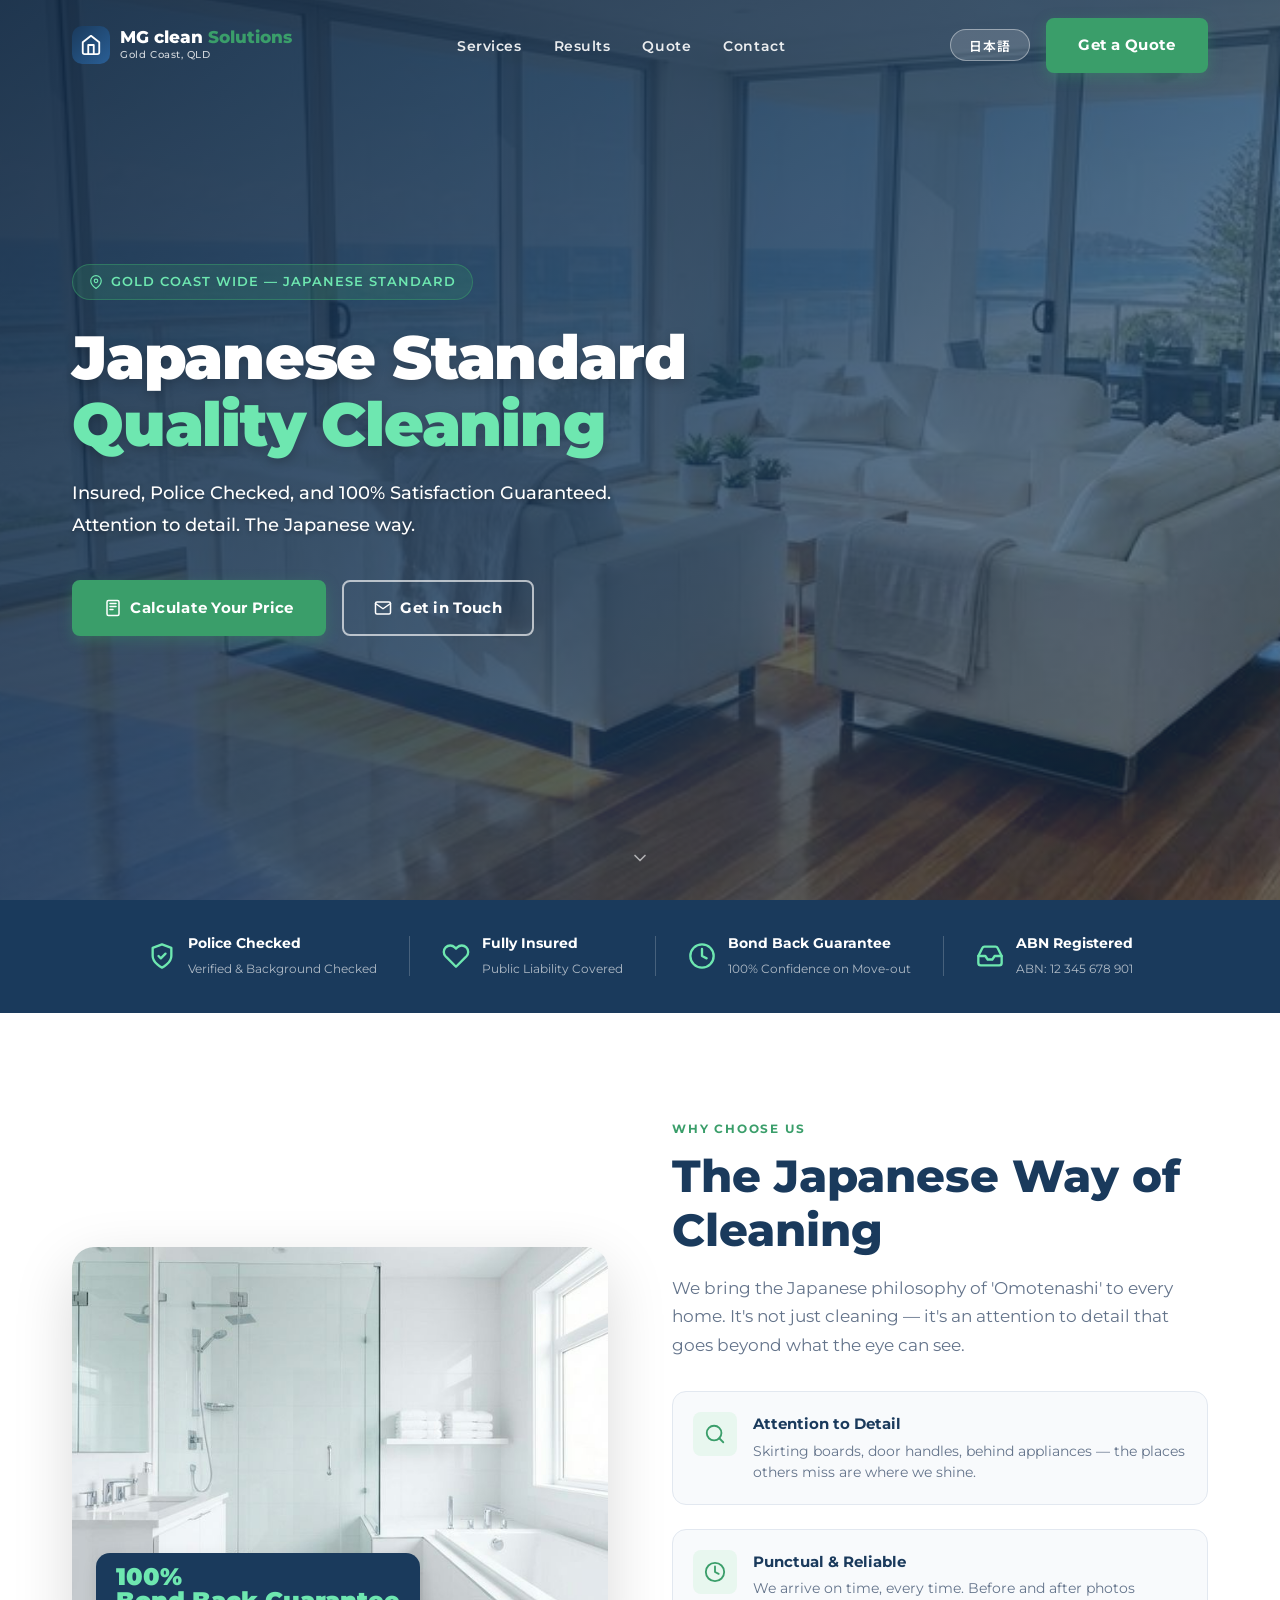
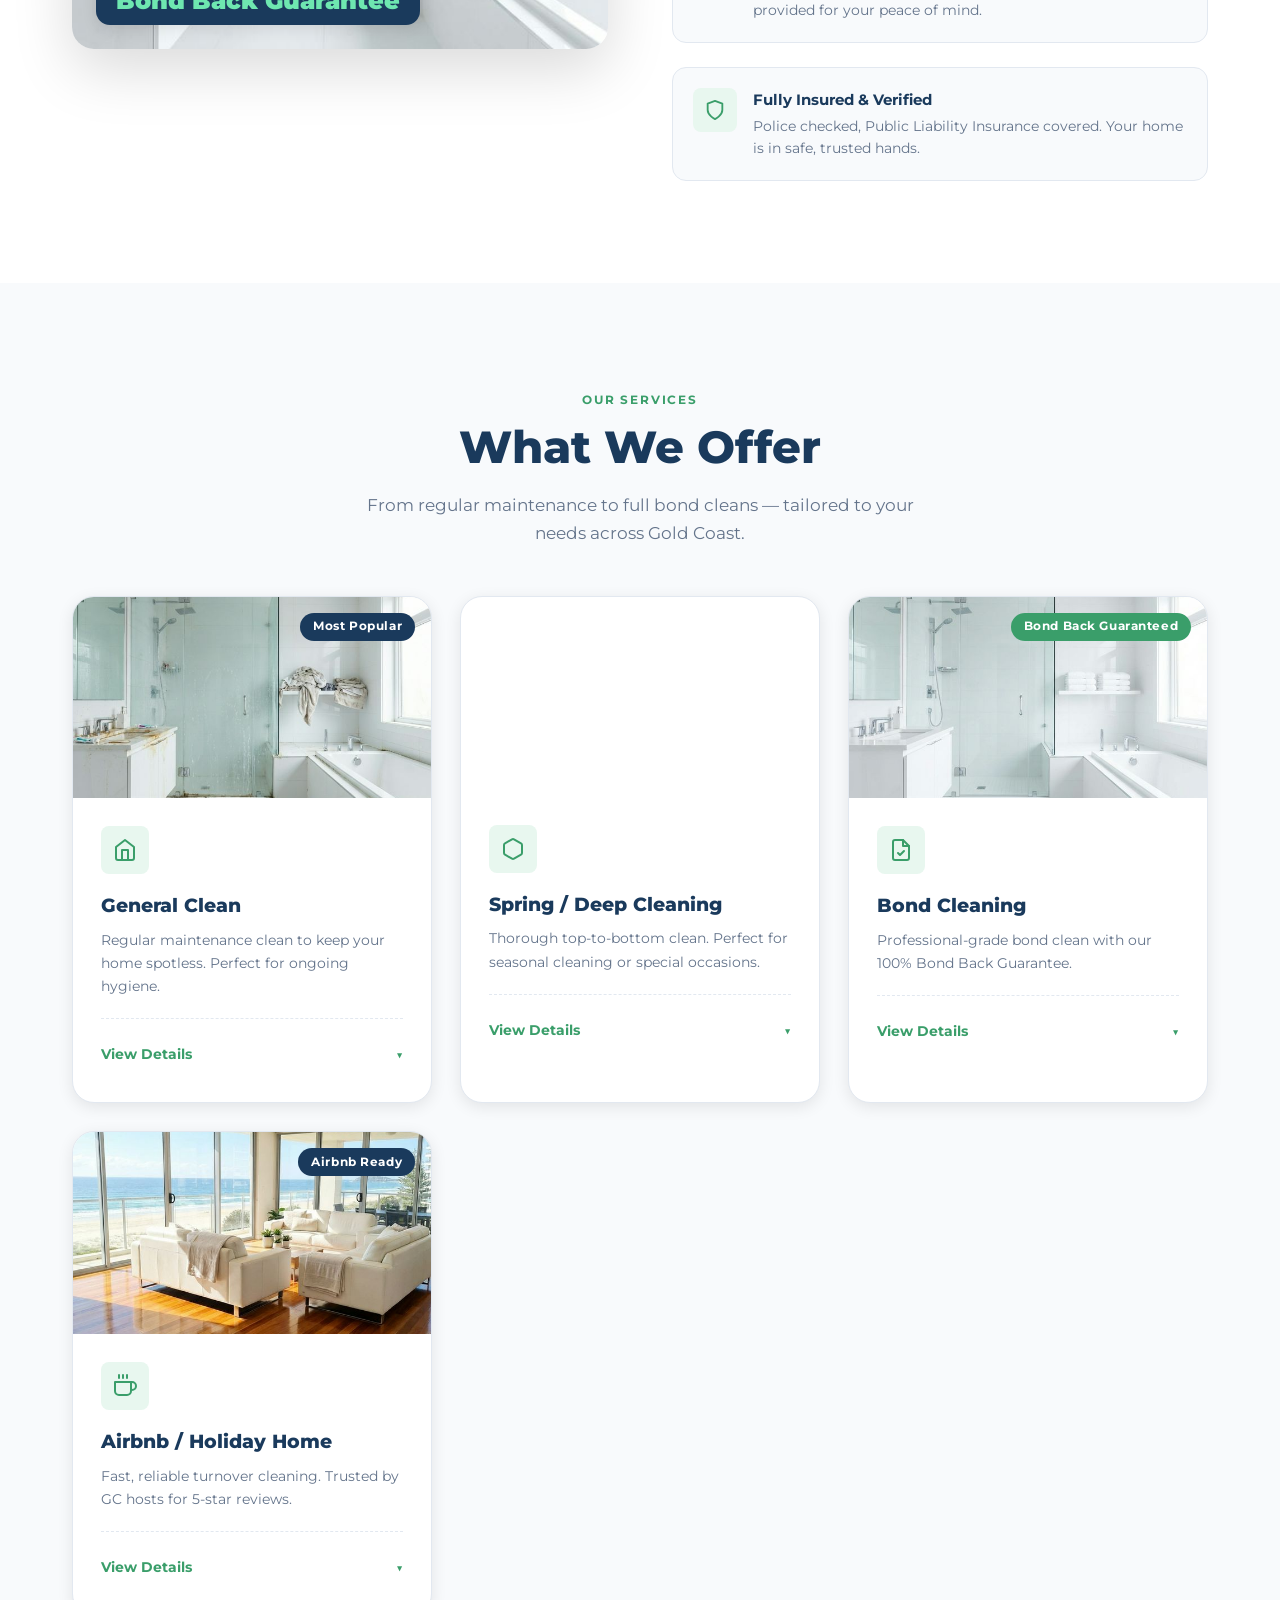
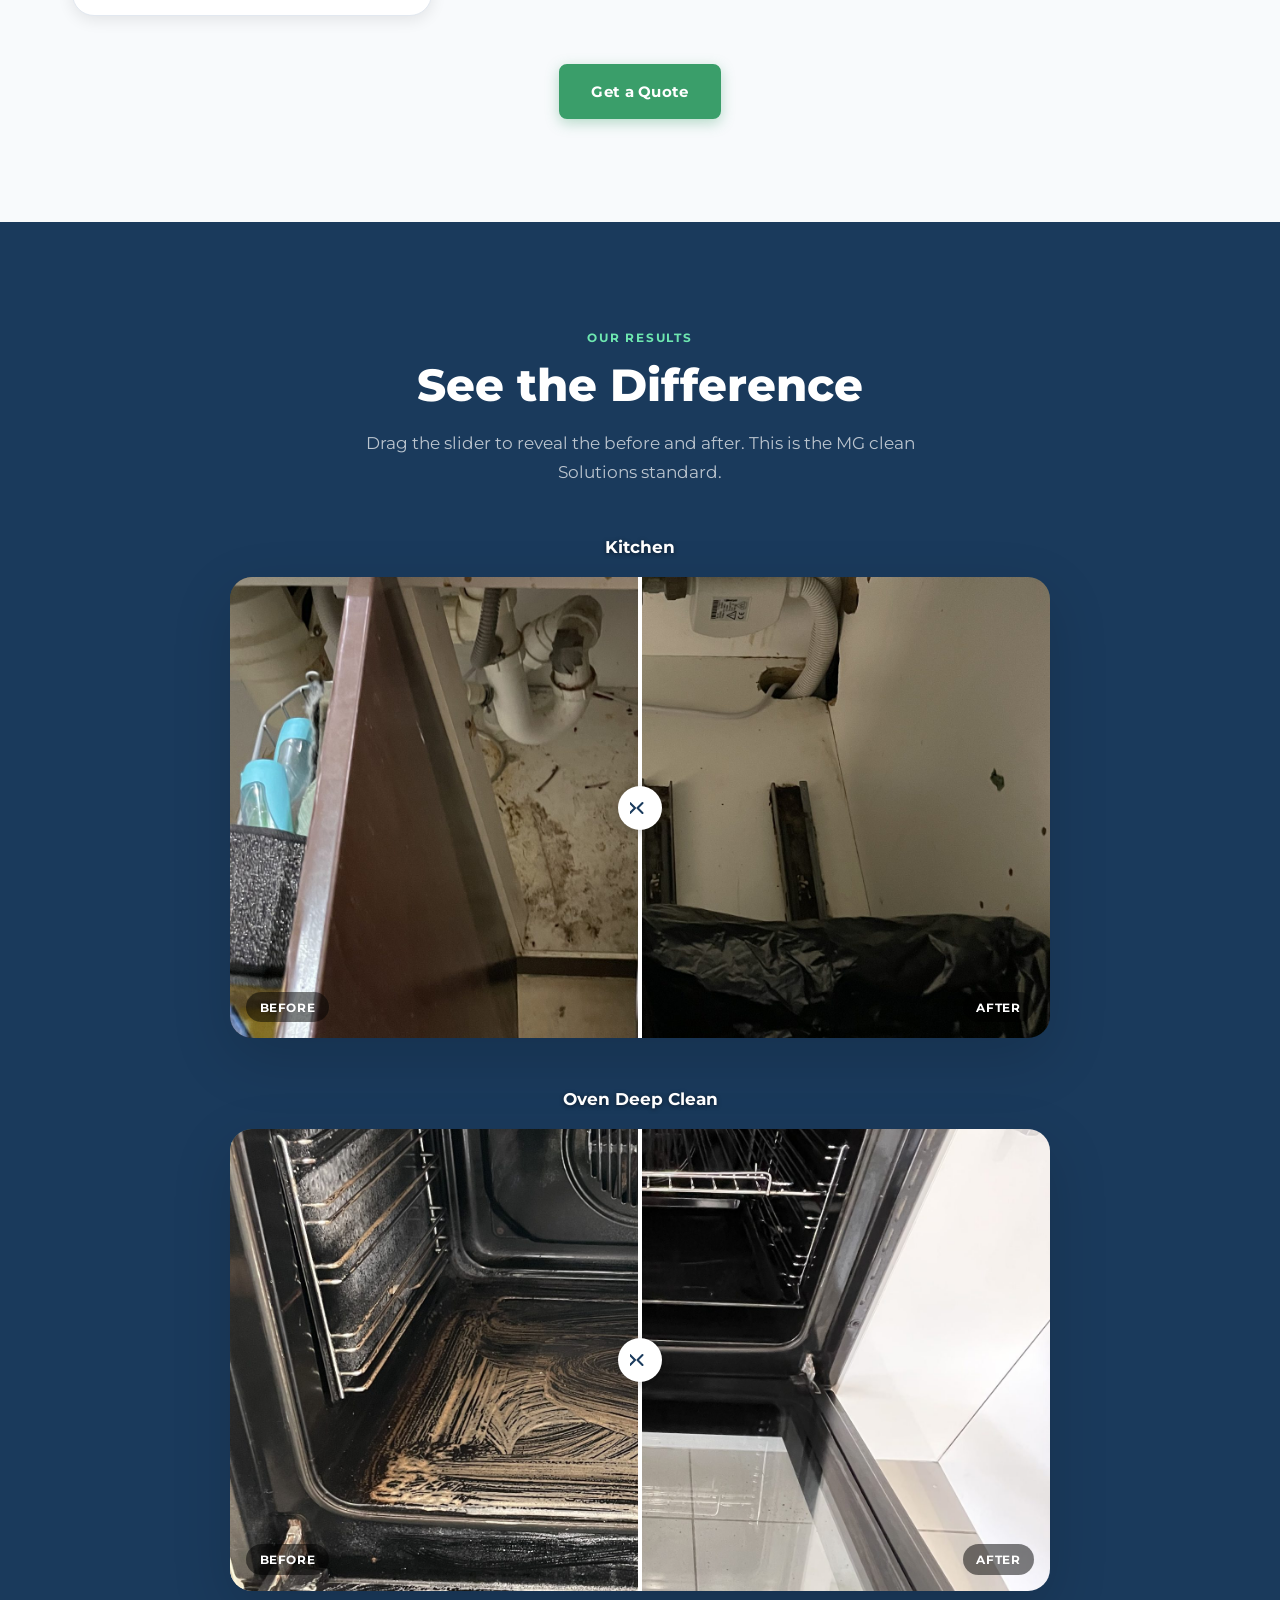
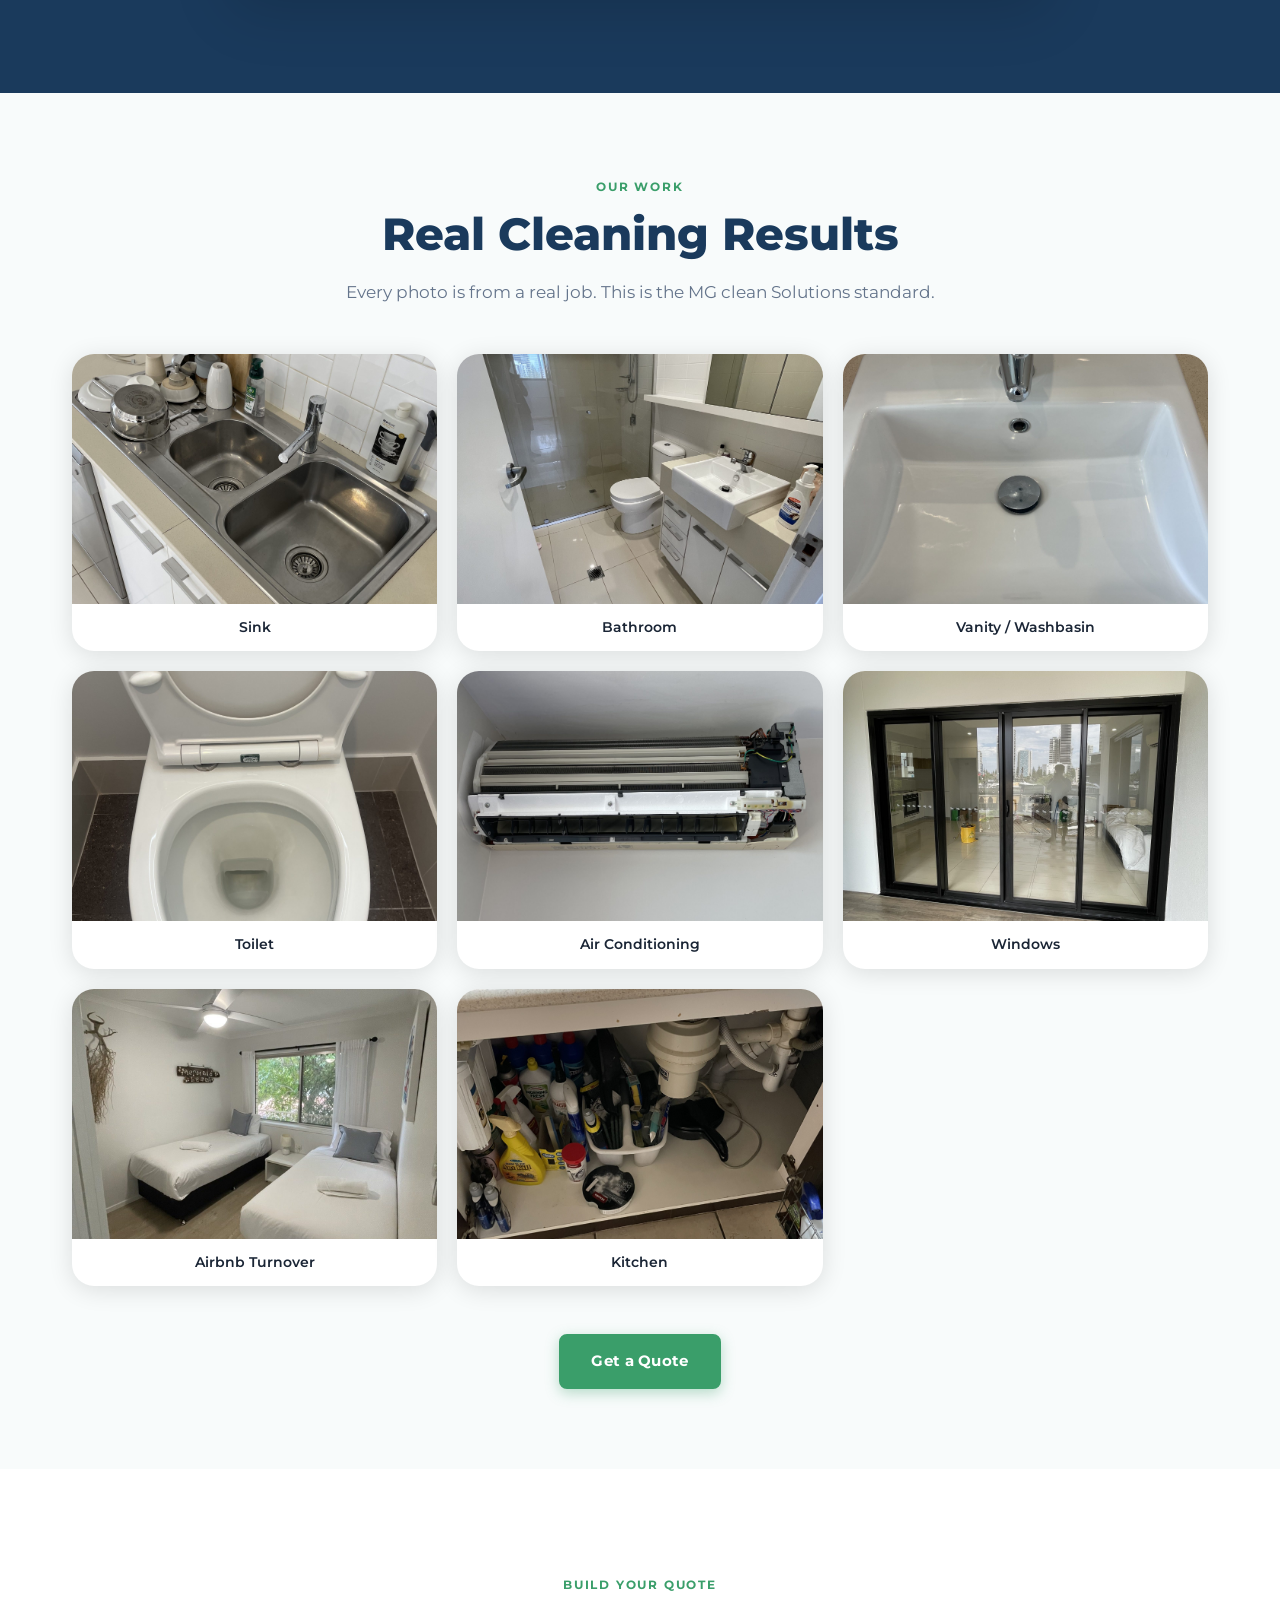
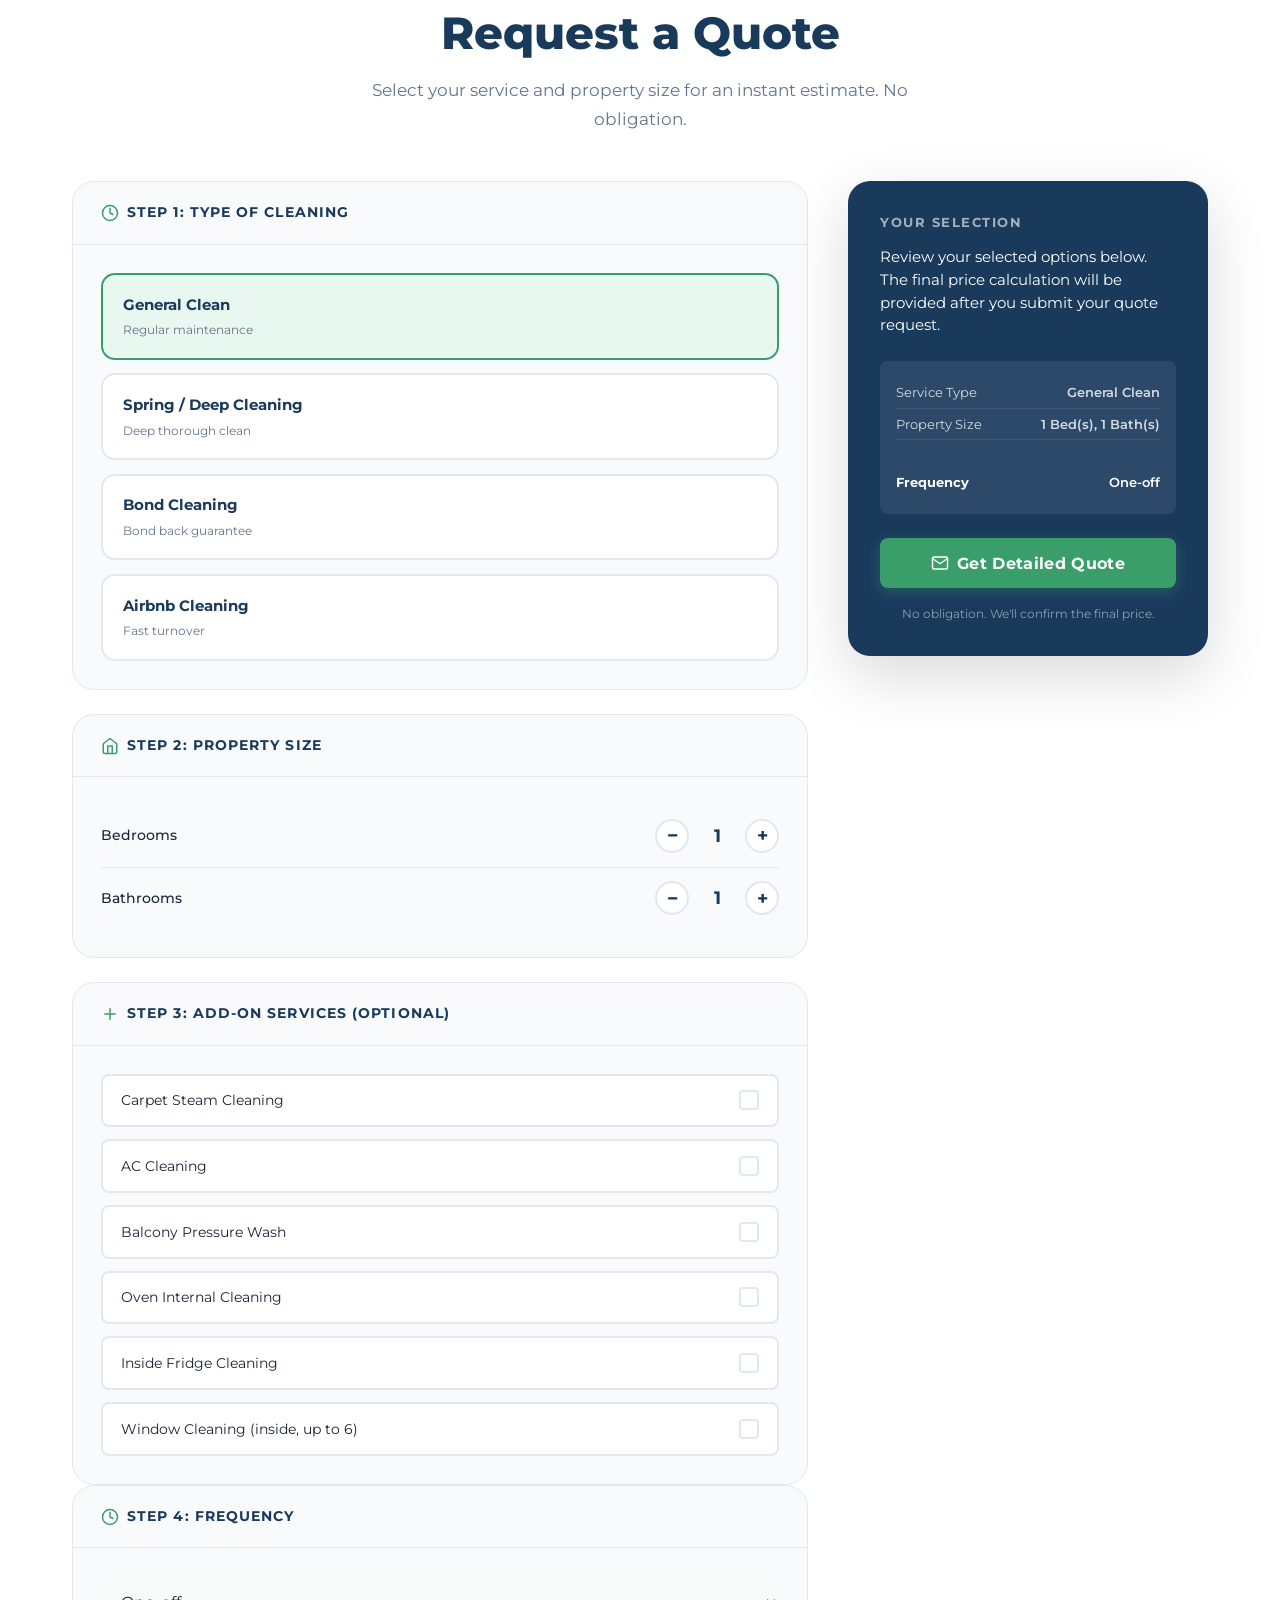
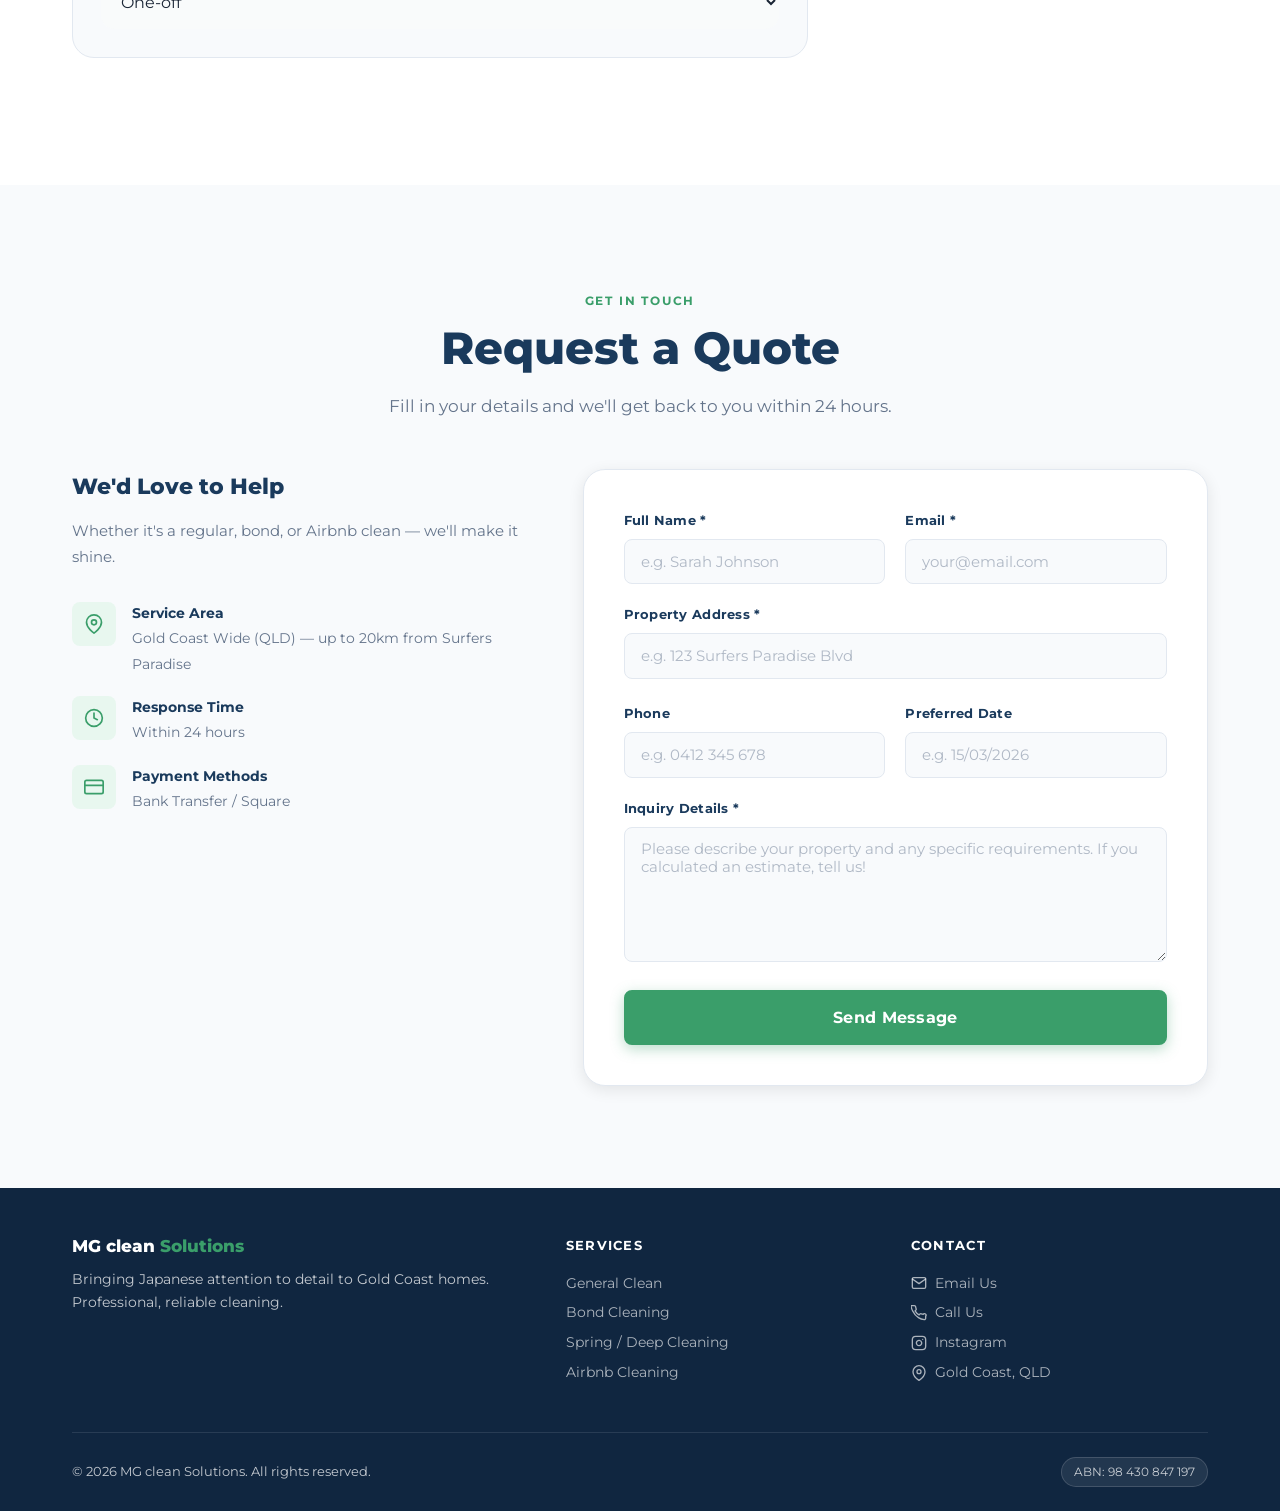
==== index.html @ c93dd1dc "fix: white slider labels with shadow, add CTA below gallery" ====
<!DOCTYPE html>
<html lang="en">

<head>
  <meta charset="UTF-8" />
  <meta name="viewport" content="width=device-width, initial-scale=1.0" />

  <!-- SEO: English default -->
  <title>MG clean Solutions | Professional House Cleaning</title>
  <meta name="description"
    content="Professional house cleaning. End of lease, general clean, Spring clean, Airbnb turnover. Get a free instant estimate." />
  <meta name="keywords"
    content="house cleaning, end of lease cleaning, bond cleaning, Airbnb cleaning, spring cleaning" />

  <!-- OGP -->
  <meta property="og:title" content="MG clean Solutions" />
  <meta property="og:description"
    content="Japanese attention to detail. Punctual & reliable. Police checked, fully insured. Bond Back Guarantee." />
  <meta property="og:type" content="website" />

  <!-- hreflang for SEO bilingual -->
  <link rel="alternate" hreflang="en" href="index.html" />
  <link rel="alternate" hreflang="ja" href="index.html" />

  <!-- Preload fonts -->
  <link rel="preconnect" href="https://fonts.googleapis.com" />
  <link rel="preconnect" href="https://fonts.gstatic.com" crossorigin />

  <link rel="stylesheet" href="style.css" />
</head>

<body>

  <!-- ============================================================
     NAVBAR
     ============================================================ -->
  <header>
    <nav class="navbar" id="navbar" role="navigation" aria-label="Main navigation">
      <div class="container navbar-inner">

        <!-- Logo -->
        <a href="#home" class="navbar-logo" aria-label="MG clean Solutions - Home">
          <div class="logo-icon" aria-hidden="true">
            <svg viewBox="0 0 24 24" fill="none" stroke="currentColor" stroke-width="2" stroke-linecap="round"
              stroke-linejoin="round">
              <path d="M3 9l9-7 9 7v11a2 2 0 01-2 2H5a2 2 0 01-2-2z" />
              <polyline points="9 22 9 12 15 12 15 22" />
            </svg>
          </div>
          <div>
            <div class="logo-text">MG clean <span>Solutions</span></div>
            <div class="logo-sub" data-i18n="nav_sub">Gold Coast, QLD</div>
          </div>
        </a>

        <!-- Desktop Nav -->
        <ul class="navbar-nav" role="list">
          <li><a href="#services" data-i18n="nav_services">Services</a></li>
          <li><a href="#results" data-i18n="nav_results">Results</a></li>
          <li><a href="#calculator" data-i18n="nav_calculator">Estimate</a></li>
          <li><a href="#contact" data-i18n="nav_contact">Contact</a></li>
        </ul>

        <!-- Actions -->
        <div class="navbar-actions">
          <button class="lang-toggle" id="lang-toggle" aria-label="Switch language">日本語</button>
          <a href="#calculator" class="btn btn-primary btn-sm" data-i18n="nav_cta">Get a Quote</a>
        </div>

        <!-- Hamburger -->
        <button class="hamburger" id="hamburger" aria-label="Open menu" aria-expanded="false">
          <span></span><span></span><span></span>
        </button>

      </div>
    </nav>
  </header>

  <!-- Mobile Nav -->
  <nav class="mobile-nav" id="mobile-nav" role="navigation" aria-label="Mobile navigation">
    <button class="mobile-nav-close" id="mobile-nav-close" aria-label="Close menu">&times;</button>
    <a href="#services" data-i18n="nav_services">Services</a>
    <a href="#results" data-i18n="nav_results">Results</a>
    <a href="#calculator" data-i18n="nav_calculator">Estimate</a>
    <a href="#contact" data-i18n="nav_contact">Contact</a>
    <button class="lang-toggle" id="lang-toggle-mobile">日本語</button>
  </nav>


  <!-- ============================================================
     HERO
     ============================================================ -->
  <main>
    <section class="hero" id="home" aria-label="Hero">
      <div class="hero-bg" aria-hidden="true"></div>
      <div class="hero-overlay" aria-hidden="true"></div>
      <div class="container">
        <div class="hero-content reveal">
          <div class="hero-badge" aria-label="Service area">
            <svg viewBox="0 0 24 24" fill="none" stroke="currentColor" stroke-width="2" stroke-linecap="round"
              stroke-linejoin="round" aria-hidden="true">
              <path d="M21 10c0 7-9 13-9 13s-9-6-9-13a9 9 0 0118 0z" />
              <circle cx="12" cy="10" r="3" />
            </svg>
            <span data-i18n="hero_badge">Gold Coast Wide — Japanese Standard</span>
          </div>

          <h1 class="hero-title">
            <span data-i18n="hero_title_1">Japanese Standard</span><br>
            <span class="accent" data-i18n="hero_title_2">Quality Cleaning</span>
          </h1>

          <p class="hero-desc" data-i18n="hero_desc">
            Insured, Police Checked, and 100% Satisfaction Guaranteed. Attention to detail. The Japanese way.
          </p>

          <div class="hero-ctas">
            <a href="#calculator" class="btn btn-primary" id="hero-calc-btn">
              <svg viewBox="0 0 24 24" fill="none" stroke="currentColor" stroke-width="2" stroke-linecap="round"
                stroke-linejoin="round" aria-hidden="true">
                <rect x="4" y="2" width="16" height="20" rx="2" />
                <line x1="8" y1="6" x2="16" y2="6" />
                <line x1="8" y1="10" x2="16" y2="10" />
                <line x1="8" y1="14" x2="12" y2="14" />
              </svg>
              <span data-i18n="hero_cta_calc">Calculate Your Price</span>
            </a>
            <a href="#contact" class="btn btn-outline-white" id="hero-contact-btn">
              <svg viewBox="0 0 24 24" fill="none" stroke="currentColor" stroke-width="2" stroke-linecap="round"
                stroke-linejoin="round" aria-hidden="true">
                <path d="M4 4h16c1.1 0 2 .9 2 2v12c0 1.1-.9 2-2 2H4c-1.1 0-2-.9-2-2V6c0-1.1.9-2 2-2z" />
                <polyline points="22,6 12,13 2,6" />
              </svg>
              <span data-i18n="hero_cta_contact">Get in Touch</span>
            </a>
          </div>
        </div>
      </div>

      <div class="hero-scroll" aria-hidden="true">
        <svg viewBox="0 0 24 24" fill="none" stroke="currentColor" stroke-width="2" stroke-linecap="round"
          stroke-linejoin="round">
          <polyline points="6 9 12 15 18 9" />
        </svg>
      </div>
    </section>


    <!-- ============================================================
     TRUST BADGES
     ============================================================ -->
    <section class="trust-section" aria-label="Trust and credentials">
      <div class="container">
        <ul class="trust-list" role="list">
          <li class="trust-item reveal">
            <svg viewBox="0 0 24 24" fill="none" stroke="currentColor" stroke-width="2" stroke-linecap="round"
              stroke-linejoin="round" aria-hidden="true">
              <path d="M12 22s8-4 8-10V5l-8-3-8 3v7c0 6 8 10 8 10z" />
              <polyline points="9 12 11 14 15 10" />
            </svg>
            <div class="trust-item-text">
              <strong data-i18n="trust_police">Police Checked</strong>
              <span data-i18n="trust_police_sub">安心の身元証明済み</span>
            </div>
          </li>
          <li class="trust-divider" aria-hidden="true"></li>
          <li class="trust-item reveal reveal-delay-1">
            <svg viewBox="0 0 24 24" fill="none" stroke="currentColor" stroke-width="2" stroke-linecap="round"
              stroke-linejoin="round" aria-hidden="true">
              <path
                d="M20.84 4.61a5.5 5.5 0 00-7.78 0L12 5.67l-1.06-1.06a5.5 5.5 0 00-7.78 7.78l1.06 1.06L12 21.23l7.78-7.78 1.06-1.06a5.5 5.5 0 000-7.78z" />
            </svg>
            <div class="trust-item-text">
              <strong data-i18n="trust_insured">Fully Insured</strong>
              <span data-i18n="trust_insured_sub">万が一の破損も保険でカバー</span>
            </div>
          </li>
          <li class="trust-divider" aria-hidden="true"></li>
          <li class="trust-item reveal reveal-delay-2">
            <svg viewBox="0 0 24 24" fill="none" stroke="currentColor" stroke-width="2" stroke-linecap="round"
              stroke-linejoin="round" aria-hidden="true">
              <circle cx="12" cy="12" r="10" />
              <polyline points="12 6 12 12 16 14" />
            </svg>
            <div class="trust-item-text">
              <strong data-i18n="trust_bond">Bond Back Guarantee</strong>
              <span data-i18n="trust_bond_sub">退去清掃のボンド返金100%保証</span>
            </div>
          </li>
          <li class="trust-divider" aria-hidden="true"></li>
          <li class="trust-item reveal reveal-delay-3">
            <svg viewBox="0 0 24 24" fill="none" stroke="currentColor" stroke-width="2" stroke-linecap="round"
              stroke-linejoin="round" aria-hidden="true">
              <polyline points="22 12 16 12 14 15 10 15 8 12 2 12" />
              <path
                d="M5.45 5.11L2 12v6a2 2 0 002 2h16a2 2 0 002-2v-6l-3.45-6.89A2 2 0 0016.76 4H7.24a2 2 0 00-1.79 1.11z" />
            </svg>
            <div class="trust-item-text">
              <strong data-i18n="trust_abn">ABN Registered</strong>
              <span>ABN: 12 345 678 901</span>
            </div>
          </li>
        </ul>
      </div>
    </section>


    <!-- ============================================================
     ABOUT / VALUES
     ============================================================ -->
    <section class="about-section" id="about" aria-labelledby="about-title">
      <div class="container">
        <div class="about-grid">
          <div class="about-image-wrap reveal">
            <img src="images/service-bond.png"
              alt="Spotless professional cleaning result — bathroom after end of lease clean" loading="lazy" />
            <div class="about-image-badge">
              <span>100%</span>
              <span data-i18n="about_badge">Bond Back Guarantee</span>
            </div>
          </div>
          <div class="about-text">
            <div class="reveal reveal-delay-1">
              <p class="section-label" data-i18n="about_label">Why Choose Us</p>
              <h2 class="section-title" id="about-title" data-i18n="about_title">The Japanese Way of Cleaning</h2>
              <p class="section-subtitle" data-i18n="about_desc">We bring the Japanese philosophy of "Omotenashi" to
                every home. It's not just cleaning — it's an attention to detail that goes beyond what the eye can see.
              </p>
            </div>
            <ul class="values-list" role="list">
              <li class="value-item reveal reveal-delay-2">
                <div class="value-icon" aria-hidden="true">
                  <svg viewBox="0 0 24 24" fill="none" stroke="currentColor" stroke-width="2" stroke-linecap="round"
                    stroke-linejoin="round">
                    <circle cx="11" cy="11" r="8" />
                    <path d="M21 21l-4.35-4.35" />
                  </svg>
                </div>
                <div class="value-text">
                  <h4 data-i18n="value1_title">Attention to Detail</h4>
                  <p data-i18n="value1_desc">Skirting boards, door handles, behind appliances — the places others miss
                    are where we shine.</p>
                </div>
              </li>
              <li class="value-item reveal reveal-delay-3">
                <div class="value-icon" aria-hidden="true">
                  <svg viewBox="0 0 24 24" fill="none" stroke="currentColor" stroke-width="2" stroke-linecap="round"
                    stroke-linejoin="round">
                    <circle cx="12" cy="12" r="10" />
                    <polyline points="12 6 12 12 16 14" />
                  </svg>
                </div>
                <div class="value-text">
                  <h4 data-i18n="value2_title">Punctual &amp; Reliable</h4>
                  <p data-i18n="value2_desc">We arrive on time, every time. Before and after photos provided for your
                    peace of mind.</p>
                </div>
              </li>
              <li class="value-item reveal reveal-delay-4">
                <div class="value-icon" aria-hidden="true">
                  <svg viewBox="0 0 24 24" fill="none" stroke="currentColor" stroke-width="2" stroke-linecap="round"
                    stroke-linejoin="round">
                    <path d="M12 22s8-4 8-10V5l-8-3-8 3v7c0 6 8 10 8 10z" />
                  </svg>
                </div>
                <div class="value-text">
                  <h4 data-i18n="value3_title">Fully Insured &amp; Verified</h4>
                  <p data-i18n="value3_desc">Police checked, Public Liability Insurance covered. Your home is in safe,
                    trusted hands.</p>
                </div>
              </li>
            </ul>
          </div>
        </div>
      </div>
    </section>


    <!-- ============================================================
     SERVICES
     ============================================================ -->
    <section class="services-section" id="services" aria-labelledby="services-title">
      <div class="container">
        <div class="text-center reveal">
          <p class="section-label" data-i18n="services_label">Our Services</p>
          <h2 class="section-title" id="services-title" data-i18n="services_title">What We Offer</h2>
          <p class="section-subtitle" data-i18n="services_desc">From regular maintenance to full bond cleans — tailored
            to your needs across Gold Coast.</p>
        </div>
        <div class="services-grid">

          <!-- General Clean -->
          <article class="service-card reveal reveal-delay-1" aria-label="General Clean service">
            <div class="service-card-image">
              <img src="images/service-general.png" alt="Clean bathroom — general house cleaning service"
                loading="lazy" />
              <div class="service-badge" data-i18n="services_popular">Most Popular</div>
            </div>
            <div class="service-card-body">
              <div class="service-card-icon" aria-hidden="true">
                <svg viewBox="0 0 24 24" fill="none" stroke="currentColor" stroke-width="2" stroke-linecap="round"
                  stroke-linejoin="round">
                  <path d="M3 9l9-7 9 7v11a2 2 0 01-2 2H5a2 2 0 01-2-2z" />
                  <polyline points="9 22 9 12 15 12 15 22" />
                </svg>
              </div>
              <h3 data-i18n="service1_name">General Clean</h3>
              <p data-i18n="service1_desc">Regular maintenance clean to keep your home spotless. Perfect for ongoing
                freshness and hygiene.</p>

              <details class="service-details-accordion">
                <summary><span data-i18n="view_details">View Details</span></summary>
                <div class="details-content">
                  <h5 data-i18n="gen_inc_title" style="border:none;">✅ Regular Cleaning Includes:</h5>
                  <h5 data-i18n="gen_area">🏠 General Areas</h5>
                  <ul>
                    <li data-i18n="gen_area_1">Dusting all accessible surfaces</li>
                    <li data-i18n="gen_area_2">Wiping benches, tables and shelves</li>
                    <li data-i18n="gen_area_3">Vacuuming carpets and rugs</li>
                    <li data-i18n="gen_area_4">Mopping hard floors</li>
                    <li data-i18n="gen_area_5">Emptying bins</li>
                    <li data-i18n="gen_area_6">Spot cleaning of fingerprints and marks (doors & light switches)</li>
                  </ul>
                  <h5 data-i18n="gen_kit">🍳 Kitchen</h5>
                  <ul>
                    <li data-i18n="gen_kit_1">Wiping down kitchen benchtops</li>
                    <li data-i18n="gen_kit_2">Cleaning exterior of cupboards and drawers</li>
                    <li data-i18n="gen_kit_3">Cleaning sink and taps</li>
                    <li data-i18n="gen_kit_4">Wiping exterior of appliances (fridge, oven, microwave, dishwasher)</li>
                    <li data-i18n="gen_kit_5">Cleaning stovetop</li>
                    <li data-i18n="gen_kit_6">Emptying rubbish and replacing liner</li>
                  </ul>
                  <h5 data-i18n="gen_bath">🚿 Bathrooms & Toilets</h5>
                  <ul>
                    <li data-i18n="gen_bath_1">Cleaning and sanitising toilet</li>
                    <li data-i18n="gen_bath_2">Cleaning shower screen and bathtub</li>
                    <li data-i18n="gen_bath_3">Cleaning vanity, sink and taps</li>
                    <li data-i18n="gen_bath_4">Wiping mirrors</li>
                    <li data-i18n="gen_bath_5">Mopping bathroom floors</li>
                  </ul>
                  <h5 data-i18n="gen_bed">🛏 Bedrooms</h5>
                  <ul>
                    <li data-i18n="gen_bed_1">Dusting surfaces and furniture</li>
                    <li data-i18n="gen_bed_2">Vacuuming floors</li>
                    <li data-i18n="gen_bed_3">Making beds (if fresh linen is provided)</li>
                  </ul>
                  <h5 data-i18n="gen_exc_title" style="border:none; color: #e53e3e; margin-top:1.5rem;">❌ Not Included
                    (unless requested)</h5>
                  <ul class="not-included">
                    <li data-i18n="gen_exc_1">Deep cleaning / heavy build-up</li>
                    <li data-i18n="gen_exc_2">Inside oven, fridge or cupboards</li>
                    <li data-i18n="gen_exc_3">Wall, skirting board wipes</li>
                    <li data-i18n="gen_exc_4">Ceiling fans & high areas</li>
                    <li data-i18n="gen_exc_5">Window cleaning</li>
                    <li data-i18n="gen_exc_6">Carpet steam cleaning</li>
                  </ul>
                </div>
              </details>

            </div>
          </article>

          <!-- Spring / Deep Cleaning -->
          <article class="service-card reveal reveal-delay-2" aria-label="Spring / Deep Cleaning service">
            <div class="service-card-image"
              style="background:var(--primary-light); display:flex; align-items:center; justify-content:center; height:200px;">
              <svg viewBox="0 0 24 24" fill="none" stroke="var(--primary)" stroke-width="1.5" stroke-linecap="round"
                stroke-linejoin="round" style="width: 48px; height: 48px;">
                <path
                  d="M21 16V8a2 2 0 00-1-1.73l-7-4a2 2 0 00-2 0l-7 4A2 2 0 003 8v8a2 2 0 001 1.73l7 4a2 2 0 002 0l7-4A2 2 0 0021 16z" />
              </svg>
            </div>
            <div class="service-card-body">
              <div class="service-card-icon" aria-hidden="true">
                <svg viewBox="0 0 24 24" fill="none" stroke="currentColor" stroke-width="2" stroke-linecap="round"
                  stroke-linejoin="round">
                  <path
                    d="M21 16V8a2 2 0 00-1-1.73l-7-4a2 2 0 00-2 0l-7 4A2 2 0 003 8v8a2 2 0 001 1.73l7 4a2 2 0 002 0l7-4A2 2 0 0021 16z" />
                </svg>
              </div>
              <h3 data-i18n="service3_name">Spring / Deep Cleaning</h3>
              <p data-i18n="service3_desc">Thorough top-to-bottom clean. Perfect for seasonal cleaning or special
                occasions.</p>

              <details class="service-details-accordion">
                <summary><span data-i18n="view_details">View Details</span></summary>
                <div class="details-content">
                  <h5 data-i18n="deep_tab_rooms">Bedrooms & Living</h5>
                  <ul>
                    <li data-i18n="deep_room_1">Remove dust from ceilings and walls</li>
                    <li data-i18n="deep_room_2">Wipe down skirting boards</li>
                    <li data-i18n="deep_room_3">Clean doors, door frames, and handles</li>
                    <li data-i18n="deep_room_4">Clean all built-in wardrobes: shelves, doors, tracks</li>
                    <li data-i18n="deep_room_5">Clean all blinds (venetian, roller, vertical, timber)</li>
                    <li data-i18n="deep_room_6">Clean windows, window frames, and tracks (brush + vacuum + wipe)</li>
                    <li data-i18n="deep_room_7">Clean both sides of all window glass (outside where accessible)</li>
                    <li data-i18n="deep_room_8">Dust curtains and rails</li>
                    <li data-i18n="deep_room_9">Clean power outlets and light switch panels</li>
                    <li data-i18n="deep_room_10">Wipe down all light fittings and coverings</li>
                    <li data-i18n="deep_room_11">Clean air-con external surfaces and washable filters (where possible)
                    </li>
                    <li data-i18n="deep_room_12">Full vacuum of all floors, including corners and under furniture</li>
                    <li data-i18n="deep_room_13">Mop hard floors (tiles / timber / vinyl)</li>
                  </ul>
                  <h5 data-i18n="deep_kit_gen">Kitchen General</h5>
                  <ul>
                    <li data-i18n="deep_kit_1">Remove grease, dirt, fingerprints from all surfaces</li>
                    <li data-i18n="deep_kit_2">Clean and sanitise benchtops</li>
                    <li data-i18n="deep_kit_3">Clean inside and outside of all cupboards and drawers</li>
                    <li data-i18n="deep_kit_4">Clean sink: remove water stains, limescale, polish to shine</li>
                    <li data-i18n="deep_kit_5">Polish taps and fixtures</li>
                    <li data-i18n="deep_kit_6">Clean splashback (tile or glass), removing oil and grime</li>
                  </ul>
                  <h5 data-i18n="deep_kit_cook">Cooktop (Gas / Electric / Ceramic)</h5>
                  <ul>
                    <li data-i18n="deep_kit_7">Clean drip trays and grates (gas)</li>
                    <li data-i18n="deep_kit_8">Wipe and polish cooktop surface</li>
                    <li data-i18n="deep_kit_9">Clean control knobs and surrounding areas</li>
                  </ul>
                  <h5 data-i18n="deep_kit_hood">Rangehood</h5>
                  <ul>
                    <li data-i18n="deep_kit_10">Degrease external hood surface</li>
                    <li data-i18n="deep_kit_11">Clean light and switches</li>
                  </ul>
                  <h5 data-i18n="deep_bath_gen">Bathroom</h5>
                  <ul>
                    <li data-i18n="deep_bath_1">Remove soap scum and limescale from shower screens</li>
                    <li data-i18n="deep_bath_2">Clean wall tiles, remove mould in grout</li>
                    <li data-i18n="deep_bath_3">Clean sink and vanity</li>
                    <li data-i18n="deep_bath_4">Clean and streak-free shine on mirrors</li>
                    <li data-i18n="deep_bath_5">Clean inside and outside of cabinets</li>
                    <li data-i18n="deep_bath_6">Polish taps and metal fittings</li>
                    <li data-i18n="deep_bath_7">Clean drain areas</li>
                    <li data-i18n="deep_bath_8">Deep clean toilet: bowl, seat, hinges, base</li>
                    <li data-i18n="deep_bath_9">Dust and wipe exhaust fan (external)</li>
                  </ul>
                  <h5 data-i18n="deep_laun_gen">Laundry</h5>
                  <ul>
                    <li data-i18n="deep_laun_1">Clean laundry tub and tap fixtures</li>
                    <li data-i18n="deep_laun_2">Wipe walls and splashback areas</li>
                    <li data-i18n="deep_laun_3">Clean washing machine space and surrounding dust</li>
                    <li data-i18n="deep_laun_4">Wipe exhaust vents and surrounding areas</li>
                  </ul>
                  <h5 data-i18n="deep_tab_extras" style="margin-top:1.5rem;">Additional Options</h5>
                  <ul>
                    <li data-i18n="deep_ext_1">Carpet steam cleaning</li>
                    <li data-i18n="deep_ext_2">Wall mark removal (light to medium)</li>
                    <li data-i18n="deep_ext_3">Oven cleaning</li>
                    <li data-i18n="deep_ext_4">Garage cleaning</li>
                    <li data-i18n="deep_ext_5">Balcony / outdoor area (wipe handrails, mop tiled balcony areas)</li>
                    <li data-i18n="deep_ext_6">Wipe remaining furniture (if any)</li>
                    <li data-i18n="deep_ext_7">Wiping down the inside of the refrigerator</li>
                  </ul>
                </div>
              </details>

            </div>
          </article>

          <!-- End of Lease -->
          <article class="service-card reveal reveal-delay-3" aria-label="End of Lease clean service">
            <div class="service-card-image">
              <img src="images/service-bond.png" alt="Sparkling clean bathroom — end of lease bond clean"
                loading="lazy" />
              <div class="service-badge popular" data-i18n="services_recommended">Bond Back Guaranteed</div>
            </div>
            <div class="service-card-body">
              <div class="service-card-icon" aria-hidden="true">
                <svg viewBox="0 0 24 24" fill="none" stroke="currentColor" stroke-width="2" stroke-linecap="round"
                  stroke-linejoin="round">
                  <path d="M14 2H6a2 2 0 00-2 2v16a2 2 0 002 2h12a2 2 0 002-2V8z" />
                  <polyline points="14 2 14 8 20 8" />
                  <polyline points="9 15 11 17 15 13" />
                </svg>
              </div>
              <h3 data-i18n="service2_name">Bond Cleaning</h3>
              <p data-i18n="service2_desc">Professional-grade bond clean with our 100% Bond Back Guarantee. We handle
                everything for a stress-free move-out.</p>

              <details class="service-details-accordion">
                <summary><span data-i18n="view_details">View Details</span></summary>
                <div class="details-content">
                  <h5 data-i18n="onsite_quote" style="border:none;">On-site Quote Required</h5>
                  <p data-i18n="onsite_desc" style="font-size:0.85rem; line-height:1.6; color:var(--color-text-light);">
                    Because the condition of properties can vary significantly, we require an on-site inspection before
                    providing a detailed checklist and accurate quote.</p>
                </div>
              </details>

            </div>
          </article>

          <!-- Airbnb Clean -->
          <article class="service-card reveal reveal-delay-4" aria-label="Airbnb Holiday Home turnover service">
            <div class="service-card-image">
              <img src="images/hero.png" alt="Pristine living room — Airbnb holiday home cleaning service"
                loading="lazy" />
              <div class="service-badge" data-i18n="services_airbnb">Airbnb Ready</div>
            </div>
            <div class="service-card-body">
              <div class="service-card-icon" aria-hidden="true">
                <svg viewBox="0 0 24 24" fill="none" stroke="currentColor" stroke-width="2" stroke-linecap="round"
                  stroke-linejoin="round">
                  <path d="M18 8h1a4 4 0 010 8h-1" />
                  <path d="M2 8h16v9a4 4 0 01-4 4H6a4 4 0 01-4-4V8z" />
                  <line x1="6" y1="1" x2="6" y2="4" />
                  <line x1="10" y1="1" x2="10" y2="4" />
                  <line x1="14" y1="1" x2="14" y2="4" />
                </svg>
              </div>
              <h3 data-i18n="service4_name">Airbnb / Holiday Home</h3>
              <p data-i18n="service4_desc">Fast, reliable turnover cleaning for short-stay properties. Trusted by Gold
                Coast hosts to maintain 5-star reviews.</p>

              <details class="service-details-accordion">
                <summary><span data-i18n="view_details">View Details</span></summary>
                <div class="details-content">
                  <h5 data-i18n="onsite_quote" style="border:none;">On-site Quote Required</h5>
                  <p data-i18n="onsite_desc" style="font-size:0.85rem; line-height:1.6; color:var(--color-text-light);">
                    Because the condition of properties can vary significantly, we require an on-site inspection before
                    providing a detailed checklist and accurate quote.</p>
                </div>
              </details>

            </div>
          </article>

        </div>

        <div class="text-center reveal" style="margin-top: 3rem;">
          <a href="#calculator" class="btn btn-primary" data-i18n="services_cta">Get an Instant Quote</a>
        </div>
      </div>
    </section>


    <!-- ============================================================
     BEFORE / AFTER SLIDER
     ============================================================ -->
    <section class="slider-section" id="results" aria-labelledby="results-title">
      <div class="container">
        <div class="text-center reveal">
          <p class="section-label" style="color: #6ee7b0;" data-i18n="results_label">Our Results</p>
          <h2 class="section-title" id="results-title" data-i18n="results_title">See the Difference</h2>
          <p class="section-subtitle" data-i18n="results_desc">Drag the slider to reveal the before and after. This is
            the MG clean Solutions standard.</p>
        </div>

        <!-- Kitchen -->
        <div class="comparison-wrap reveal reveal-delay-1">
          <p style="text-align:center;font-weight:700;font-size:1.05rem;margin-bottom:1rem;color:#fff;text-shadow:0 1px 4px rgba(0,0,0,.55);"
            data-i18n="gallery_kitchen">Kitchen</p>
          <div class="comparison-slider" id="comparison-slider"
            aria-label="Before and After cleaning comparison. Drag to compare.">
            <img class="img-after" src="images/kitchen-after-1.jpg"
              alt="After cleaning — spotless kitchen after professional clean" />
            <div class="comparison-before-wrap" id="before-wrap">
              <img id="before-img" src="images/kitchen-before-1.jpg" alt="Before cleaning — dirty kitchen" />
            </div>
            <div class="comparison-handle" id="slider-handle" role="slider"
              aria-label="Drag to compare before and after" aria-valuemin="0" aria-valuemax="100" aria-valuenow="50"
              tabindex="0">
              <div class="comparison-handle-icon" aria-hidden="true">
                <svg viewBox="0 0 24 24" fill="none" stroke="currentColor" stroke-width="2.5" stroke-linecap="round"
                  stroke-linejoin="round">
                  <polyline points="15 18 9 12 15 6" />
                  <polyline points="9 18 3 12 9 6" transform="translate(9,0) scale(-1,1)" />
                </svg>
              </div>
            </div>
            <span class="comparison-label label-before" aria-hidden="true" data-i18n="before_label">BEFORE</span>
            <span class="comparison-label label-after" aria-hidden="true" data-i18n="after_label">AFTER</span>
          </div>
        </div>

        <!-- Oven -->
        <div class="comparison-wrap reveal reveal-delay-2" style="margin-top:3rem;">
          <p style="text-align:center;font-weight:700;font-size:1.05rem;margin-bottom:1rem;color:#fff;text-shadow:0 1px 4px rgba(0,0,0,.55);"
            data-i18n="gallery_oven">Oven Deep Clean</p>
          <div class="comparison-slider" id="gallery-slider-oven" aria-label="Oven before and after comparison">
            <img class="img-after" src="images/oven-after.jpg" alt="Oven after deep clean" />
            <div class="comparison-before-wrap" id="oven-before-wrap" style="width:50%;">
              <img id="oven-before-img" src="images/oven-before.jpg" alt="Oven before clean" />
            </div>
            <div class="comparison-handle" id="oven-slider-handle" role="slider"
              aria-label="Drag to compare oven before and after" aria-valuemin="0" aria-valuemax="100"
              aria-valuenow="50" tabindex="0">
              <div class="comparison-handle-icon" aria-hidden="true">
                <svg viewBox="0 0 24 24" fill="none" stroke="currentColor" stroke-width="2.5" stroke-linecap="round"
                  stroke-linejoin="round">
                  <polyline points="15 18 9 12 15 6" />
                  <polyline points="9 18 3 12 9 6" transform="translate(9,0) scale(-1,1)" />
                </svg>
              </div>
            </div>
            <span class="comparison-label label-before" aria-hidden="true" data-i18n="before_label">BEFORE</span>
            <span class="comparison-label label-after" aria-hidden="true" data-i18n="after_label">AFTER</span>
          </div>
        </div>
      </div>
    </section>


    <!-- ============================================================
     PHOTO GALLERY
     ============================================================ -->
    <section class="gallery-section" id="gallery" aria-labelledby="gallery-title"
      style="padding:5rem 0; background:var(--surface-alt, #f8fbfb);">
      <div class="container">
        <div class="text-center reveal">
          <p class="section-label" data-i18n="gallery_label">Our Work</p>
          <h2 class="section-title" id="gallery-title" data-i18n="gallery_title">Real Cleaning Results</h2>
          <p class="section-subtitle" data-i18n="gallery_desc">Every photo is from a real job. This is the MG clean
            Solutions standard.</p>
        </div>

        <div class="gallery-grid reveal reveal-delay-1">

          <!-- Gallery Photos -->
          <div class="gallery-card"
            style="position:relative; overflow:hidden; border-radius:var(--radius-lg,12px); box-shadow:0 4px 24px rgba(0,0,0,.12);">
            <img src="images/sink.jpg" alt="Sparkling clean sink after professional cleaning"
              style="width:100%;height:250px;object-fit:cover;display:block;" loading="lazy" />
            <div style="text-align:center;padding:.75rem;font-weight:600;font-size:.9rem;color:var(--text-light);"
              data-i18n="gallery_sink">Sink</div>
          </div>

          <div class="gallery-card"
            style="position:relative; overflow:hidden; border-radius:var(--radius-lg,12px); box-shadow:0 4px 24px rgba(0,0,0,.12);">
            <img src="images/bathroom.jpg" alt="Spotless bathroom after cleaning"
              style="width:100%;height:250px;object-fit:cover;display:block;" loading="lazy" />
            <div style="text-align:center;padding:.75rem;font-weight:600;font-size:.9rem;color:var(--text-light);"
              data-i18n="gallery_bath">Bathroom</div>
          </div>

          <div class="gallery-card"
            style="position:relative; overflow:hidden; border-radius:var(--radius-lg,12px); box-shadow:0 4px 24px rgba(0,0,0,.12);">
            <img src="images/vanity.jpg" alt="Clean vanity and mirror"
              style="width:100%;height:250px;object-fit:cover;display:block;" loading="lazy" />
            <div style="text-align:center;padding:.75rem;font-weight:600;font-size:.9rem;color:var(--text-light);"
              data-i18n="gallery_vanity">Vanity</div>
          </div>

          <div class="gallery-card"
            style="position:relative; overflow:hidden; border-radius:var(--radius-lg,12px); box-shadow:0 4px 24px rgba(0,0,0,.12);">
            <img src="images/toilet.jpg" alt="Sanitised toilet after deep cleaning"
              style="width:100%;height:250px;object-fit:cover;display:block;" loading="lazy" />
            <div style="text-align:center;padding:.75rem;font-weight:600;font-size:.9rem;color:var(--text-light);"
              data-i18n="gallery_toilet">Toilet</div>
          </div>

          <div class="gallery-card"
            style="position:relative; overflow:hidden; border-radius:var(--radius-lg,12px); box-shadow:0 4px 24px rgba(0,0,0,.12);">
            <img src="images/aircon.jpg" alt="Clean air conditioning unit"
              style="width:100%;height:250px;object-fit:cover;display:block;" loading="lazy" />
            <div style="text-align:center;padding:.75rem;font-weight:600;font-size:.9rem;color:var(--text-light);"
              data-i18n="gallery_aircon">Air Conditioning</div>
          </div>

          <div class="gallery-card"
            style="position:relative; overflow:hidden; border-radius:var(--radius-lg,12px); box-shadow:0 4px 24px rgba(0,0,0,.12);">
            <img src="images/window.jpg" alt="Crystal clear windows after cleaning"
              style="width:100%;height:250px;object-fit:cover;display:block;" loading="lazy" />
            <div style="text-align:center;padding:.75rem;font-weight:600;font-size:.9rem;color:var(--text-light);"
              data-i18n="gallery_window">Windows</div>
          </div>

          <div class="gallery-card"
            style="position:relative; overflow:hidden; border-radius:var(--radius-lg,12px); box-shadow:0 4px 24px rgba(0,0,0,.12);">
            <img src="images/airbnb-1.jpg" alt="Clean Airbnb property ready for guests"
              style="width:100%;height:250px;object-fit:cover;display:block;" loading="lazy" />
            <div style="text-align:center;padding:.75rem;font-weight:600;font-size:.9rem;color:var(--text-light);"
              data-i18n="gallery_airbnb">Airbnb Turnover</div>
          </div>

          <div class="gallery-card"
            style="position:relative; overflow:hidden; border-radius:var(--radius-lg,12px); box-shadow:0 4px 24px rgba(0,0,0,.12);">
            <img src="images/kitchen-after-2.jpg" alt="Clean kitchen cupboards after deep cleaning"
              style="width:100%;height:250px;object-fit:cover;display:block;" loading="lazy" />
            <div style="text-align:center;padding:.75rem;font-weight:600;font-size:.9rem;color:var(--text-light);"
              data-i18n="gallery_kitchen">Kitchen</div>
          </div>

        </div>

        <div class="text-center reveal" style="margin-top:3rem;">
          <a href="#calculator" class="btn btn-primary" data-i18n="services_cta">Get a Quote</a>
        </div>
      </div>
    </section>


    <!-- ============================================================
     PRICING CALCULATOR
     ============================================================ -->
    <section class="calculator-section" id="calculator" aria-labelledby="calc-title">
      <div class="container">
        <div class="text-center reveal">
          <p class="section-label" data-i18n="calc_label">Build Your Quote</p>
          <h2 class="section-title" id="calc-title" data-i18n="calc_title">Request a Quote</h2>
          <p class="section-subtitle" data-i18n="calc_desc">Select your required services and provide your details to
            receive an accurate quote from our team.</p>
        </div>

        <div class="calculator-layout">
          <!-- Left: Options -->
          <div class="calc-options-panel">

            <!-- Step 1: Service Type -->
            <div class="calc-panel reveal reveal-delay-1" style="margin-bottom: 1.5rem;">
              <div class="calc-panel-header">
                <svg viewBox="0 0 24 24" fill="none" stroke="currentColor" stroke-width="2" stroke-linecap="round"
                  stroke-linejoin="round" aria-hidden="true">
                  <circle cx="12" cy="12" r="10" />
                  <polyline points="12 6 12 12 16 14" />
                </svg>
                <span data-i18n="calc_step1">Step 1: Type of Cleaning</span>
              </div>
              <div class="calc-panel-body">
                <div class="service-radio-group" role="radiogroup" aria-label="Select cleaning type">

                  <div class="service-radio-card">
                    <input type="radio" name="service-type" id="svc-general" value="general" data-base="150"
                      data-bed="40" data-bath="30" checked />
                    <label class="service-radio-label" for="svc-general">
                      <div class="radio-top">
                        <span class="radio-name" data-i18n="svc_general">General Clean</span>
                      </div>
                      <p class="radio-desc" data-i18n="svc_general_desc">Regular maintenance</p>
                    </label>
                  </div>

                  <div class="service-radio-card">
                    <input type="radio" name="service-type" id="svc-spring" value="spring" data-base="250" data-bed="50"
                      data-bath="40" />
                    <label class="service-radio-label" for="svc-spring">
                      <div class="radio-top">
                        <span class="radio-name" data-i18n="svc_spring">Spring / Deep Cleaning</span>
                      </div>
                      <p class="radio-desc" data-i18n="svc_spring_desc">Deep thorough clean</p>
                    </label>
                  </div>

                  <div class="service-radio-card">
                    <input type="radio" name="service-type" id="svc-bond" value="bond" data-base="350" data-bed="80"
                      data-bath="50" />
                    <label class="service-radio-label" for="svc-bond">
                      <div class="radio-top">
                        <span class="radio-name" data-i18n="svc_bond">Bond Cleaning</span>
                      </div>
                      <p class="radio-desc" data-i18n="svc_bond_desc">Bond back guarantee</p>
                    </label>
                  </div>

                  <div class="service-radio-card">
                    <input type="radio" name="service-type" id="svc-airbnb" value="airbnb" data-base="120" data-bed="30"
                      data-bath="20" />
                    <label class="service-radio-label" for="svc-airbnb">
                      <div class="radio-top">
                        <span class="radio-name" data-i18n="svc_airbnb">Airbnb Cleaning</span>
                      </div>
                      <p class="radio-desc" data-i18n="svc_airbnb_desc">Fast turnover</p>
                    </label>
                  </div>

                </div>
              </div>
            </div>

            <!-- Step 2: Property Size -->
            <div class="calc-panel reveal reveal-delay-2" style="margin-bottom: 1.5rem;">
              <div class="calc-panel-header">
                <svg viewBox="0 0 24 24" fill="none" stroke="currentColor" stroke-width="2" stroke-linecap="round"
                  stroke-linejoin="round" aria-hidden="true">
                  <path d="M3 9l9-7 9 7v11a2 2 0 01-2 2H5a2 2 0 01-2-2z" />
                  <polyline points="9 22 9 12 15 12 15 22" />
                </svg>
                <span data-i18n="calc_step2">Step 2: Property Size</span>
              </div>
              <div class="calc-panel-body">
                <div class="counter-row">
                  <div class="counter-label">
                    <span data-i18n="bedrooms">Bedrooms</span>
                    <small id="bed-rate-label" style="display:none;"></small>
                  </div>
                  <div class="counter-control">
                    <button class="counter-btn" id="bed-minus" aria-label="Decrease bedrooms">&#8722;</button>
                    <span class="counter-value" id="bed-count">1</span>
                    <button class="counter-btn" id="bed-plus" aria-label="Increase bedrooms">&#43;</button>
                  </div>
                </div>
                <div class="counter-row">
                  <div class="counter-label">
                    <span data-i18n="bathrooms">Bathrooms</span>
                    <small id="bath-rate-label" style="display:none;"></small>
                  </div>
                  <div class="counter-control">
                    <button class="counter-btn" id="bath-minus" aria-label="Decrease bathrooms">&#8722;</button>
                    <span class="counter-value" id="bath-count">1</span>
                    <button class="counter-btn" id="bath-plus" aria-label="Increase bathrooms">&#43;</button>
                  </div>
                </div>
              </div>
            </div>

            <!-- Step 3: Extras -->
            <div class="calc-panel reveal reveal-delay-3">
              <div class="calc-panel-header">
                <svg viewBox="0 0 24 24" fill="none" stroke="currentColor" stroke-width="2" stroke-linecap="round"
                  stroke-linejoin="round" aria-hidden="true">
                  <line x1="12" y1="5" x2="12" y2="19" />
                  <line x1="5" y1="12" x2="19" y2="12" />
                </svg>
                <span data-i18n="calc_step3">Step 3: Add-On Services (Optional)</span>
              </div>
              <div class="calc-panel-body">
                <div class="extras-list" role="group" aria-label="Optional add-on services">

                  <div class="extra-item">
                    <input type="checkbox" id="extra-carpet" value="carpet" data-price="90" />
                    <label for="extra-carpet">
                      <span data-i18n="extra_carpet">Carpet Steam Cleaning</span>
                      <div style="display:flex; align-items:center; gap:0.75rem;">

                        <div class="extra-check" aria-hidden="true">
                          <svg viewBox="0 0 24 24" fill="none" stroke="currentColor" stroke-width="3"
                            stroke-linecap="round" stroke-linejoin="round">
                            <polyline points="20 6 9 17 4 12" />
                          </svg>
                        </div>
                      </div>
                    </label>
                  </div>

                  <div class="extra-item">
                    <input type="checkbox" id="extra-ac" value="ac" data-price="80" />
                    <label for="extra-ac">
                      <span data-i18n="extra_ac">AC Cleaning</span>
                      <div style="display:flex; align-items:center; gap:0.75rem;">

                        <div class="extra-check" aria-hidden="true">
                          <svg viewBox="0 0 24 24" fill="none" stroke="currentColor" stroke-width="3"
                            stroke-linecap="round" stroke-linejoin="round">
                            <polyline points="20 6 9 17 4 12" />
                          </svg>
                        </div>
                      </div>
                    </label>
                  </div>

                  <div class="extra-item">
                    <input type="checkbox" id="extra-balcony" value="balcony" data-price="60" />
                    <label for="extra-balcony">
                      <span data-i18n="extra_balcony">Balcony Pressure Wash</span>
                      <div style="display:flex; align-items:center; gap:0.75rem;">

                        <div class="extra-check" aria-hidden="true">
                          <svg viewBox="0 0 24 24" fill="none" stroke="currentColor" stroke-width="3"
                            stroke-linecap="round" stroke-linejoin="round">
                            <polyline points="20 6 9 17 4 12" />
                          </svg>
                        </div>
                      </div>
                    </label>
                  </div>

                  <div class="extra-item">
                    <input type="checkbox" id="extra-oven" value="oven" data-price="80" />
                    <label for="extra-oven">
                      <span data-i18n="extra_oven">Oven Internal Cleaning</span>
                      <div style="display:flex; align-items:center; gap:0.75rem;">

                        <div class="extra-check" aria-hidden="true">
                          <svg viewBox="0 0 24 24" fill="none" stroke="currentColor" stroke-width="3"
                            stroke-linecap="round" stroke-linejoin="round">
                            <polyline points="20 6 9 17 4 12" />
                          </svg>
                        </div>
                      </div>
                    </label>
                  </div>

                  <div class="extra-item">
                    <input type="checkbox" id="extra-fridge" value="fridge" data-price="50" />
                    <label for="extra-fridge">
                      <span data-i18n="extra_fridge">Inside Fridge Cleaning</span>
                      <div style="display:flex; align-items:center; gap:0.75rem;">

                        <div class="extra-check" aria-hidden="true">
                          <svg viewBox="0 0 24 24" fill="none" stroke="currentColor" stroke-width="3"
                            stroke-linecap="round" stroke-linejoin="round">
                            <polyline points="20 6 9 17 4 12" />
                          </svg>
                        </div>
                      </div>
                    </label>
                  </div>

                  <div class="extra-item">
                    <input type="checkbox" id="extra-windows" value="windows" data-price="60" />
                    <label for="extra-windows">
                      <span data-i18n="extra_windows">Window Cleaning (inside, up to 6)</span>
                      <div style="display:flex; align-items:center; gap:0.75rem;">

                        <div class="extra-check" aria-hidden="true">
                          <svg viewBox="0 0 24 24" fill="none" stroke="currentColor" stroke-width="3"
                            stroke-linecap="round" stroke-linejoin="round">
                            <polyline points="20 6 9 17 4 12" />
                          </svg>
                        </div>
                      </div>
                    </label>
                  </div>

                </div>
              </div>
            </div>

            <!-- Step 4: Frequency -->
            <div class="calc-panel reveal reveal-delay-4" style="margin-bottom: 1.5rem;">
              <div class="calc-panel-header">
                <svg viewBox="0 0 24 24" fill="none" stroke="currentColor" stroke-width="2" stroke-linecap="round"
                  stroke-linejoin="round" aria-hidden="true">
                  <circle cx="12" cy="12" r="10" />
                  <polyline points="12 6 12 12 16 14" />
                </svg>
                <span data-i18n="calc_step4">Step 4: Frequency</span>
              </div>
              <div class="calc-panel-body">
                <style>
                  .freq-select {
                    width: 100%;
                    padding: 1rem;
                    border: 2px solid var(--border);
                    border-radius: var(--radius-md);
                    font-family: inherit;
                    font-size: 1rem;
                    color: var(--text-dark);
                    background: #f9fbfb;
                    cursor: pointer;
                    transition: 0.3s;
                  }

                  .freq-select:focus {
                    outline: none;
                    border-color: var(--primary);
                  }
                </style>
                <select id="freq-select" name="frequency" class="freq-select">
                  <option value="once" data-i18n="freq_once">One-off / １回のみ</option>
                  <option value="weekly" data-i18n="freq_weekly">Weekly / 週一</option>
                  <option value="fortnightly" data-i18n="freq_fortnightly">Fortnightly / ２週に一回</option>
                  <option value="monthly" data-i18n="freq_monthly">Monthly / 月一</option>
                </select>
              </div>
            </div>

          </div><!-- / calc-options-panel -->

          <!-- Right: Result Panel -->
          <div class="result-panel reveal reveal-delay-2">
            <div class="result-card">
              <h3 data-i18n="result_heading">Your Selection</h3>
              <div aria-live="polite" aria-label="Selected Services Summary" style="margin-bottom: 1.5rem;">
                <p style="color: var(--text-light); font-size: 0.95rem; line-height: 1.5;"
                  data-i18n="result_summary_desc">Review your selected options below. The final price calculation will
                  be provided after you submit your quote request.</p>
              </div>

              <div class="result-breakdown" id="result-breakdown" aria-label="Selection breakdown">
                <div class="breakdown-row">
                  <span data-i18n="breakdown_base">Service Type</span>
                  <span id="bd-base-name" style="font-weight: 600;">General Clean</span>
                </div>
                <div class="breakdown-row">
                  <span data-i18n="breakdown_rooms">Property Size</span>
                  <span id="bd-rooms-name" style="font-weight: 600;">1 Bed, 1 Bath</span>
                </div>
                <div class="breakdown-row" id="bd-extras-row"
                  style="display:none; flex-direction: column; align-items: flex-start; gap: 0.5rem;">
                  <span data-i18n="breakdown_extras">Add-ons</span>
                  <ul id="bd-extras-list"
                    style="list-style: none; padding-left: 0; margin: 0; color: var(--text-dark); width: 100%; font-weight: 600;">
                  </ul>
                </div>
                <div class="breakdown-row total"
                  style="border-top: 1px solid var(--border); padding-top: 1rem; margin-top: 1rem;">
                  <span data-i18n="breakdown_freq">Frequency</span>
                  <span id="bd-freq-name" style="font-weight: 600; color: var(--primary);">One-Off</span>
                </div>
              </div>

              <button class="btn btn-primary result-cta" id="result-contact-btn" onclick="proceedToContact()">
                <svg viewBox="0 0 24 24" fill="none" stroke="currentColor" stroke-width="2" stroke-linecap="round"
                  stroke-linejoin="round" aria-hidden="true">
                  <path d="M4 4h16c1.1 0 2 .9 2 2v12c0 1.1-.9 2-2 2H4c-1.1 0-2-.9-2-2V6c0-1.1.9-2 2-2z" />
                  <polyline points="22,6 12,13 2,6" />
                </svg>
                <span data-i18n="result_cta">Get Detailed Quote</span>
              </button>
              <p class="result-note" data-i18n="result_note">No obligation. We'll confirm the final price.</p>
            </div>
          </div>

        </div>
      </div>
    </section>


    <!-- ============================================================
     CONTACT FORM
     ============================================================ -->
    <section class="contact-section" id="contact" aria-labelledby="contact-title">
      <div class="container">
        <div class="text-center reveal">
          <p class="section-label" data-i18n="contact_label">Get In Touch</p>
          <h2 class="section-title" id="contact-title" data-i18n="contact_title">Request a Quote</h2>
          <p class="section-subtitle" data-i18n="contact_desc">Fill in your details and we'll get back to you within 24
            hours with a confirmed quote.</p>
        </div>

        <div class="contact-layout">
          <!-- Info -->
          <div class="contact-info reveal">
            <h3 data-i18n="contact_info_title">We'd Love to Help</h3>
            <p data-i18n="contact_info_desc">Whether it's a regular clean, a full bond clean, or an Airbnb turnover —
              we'll make your property shine. Leave your details and we'll be in touch promptly.</p>

            <div class="contact-detail">
              <div class="contact-detail-icon" aria-hidden="true">
                <svg viewBox="0 0 24 24" fill="none" stroke="currentColor" stroke-width="2" stroke-linecap="round"
                  stroke-linejoin="round">
                  <path d="M21 10c0 7-9 13-9 13s-9-6-9-13a9 9 0 0118 0z" />
                  <circle cx="12" cy="10" r="3" />
                </svg>
              </div>
              <div class="contact-detail-text">
                <strong data-i18n="contact_area_label">Service Area</strong>
                <span data-i18n="contact_area">Gold Coast Wide (QLD) — up to 20km from Surfers Paradise</span>
              </div>
            </div>

            <div class="contact-detail">
              <div class="contact-detail-icon" aria-hidden="true">
                <svg viewBox="0 0 24 24" fill="none" stroke="currentColor" stroke-width="2" stroke-linecap="round"
                  stroke-linejoin="round">
                  <circle cx="12" cy="12" r="10" />
                  <polyline points="12 6 12 12 16 14" />
                </svg>
              </div>
              <div class="contact-detail-text">
                <strong data-i18n="contact_response_label">Response Time</strong>
                <span data-i18n="contact_response">Within 24 hours / 24時間以内にご返信</span>
              </div>
            </div>

            <div class="contact-detail">
              <div class="contact-detail-icon" aria-hidden="true">
                <svg viewBox="0 0 24 24" fill="none" stroke="currentColor" stroke-width="2" stroke-linecap="round"
                  stroke-linejoin="round">
                  <rect x="1" y="4" width="22" height="16" rx="2" ry="2" />
                  <line x1="1" y1="10" x2="23" y2="10" />
                </svg>
              </div>
              <div class="contact-detail-text">
                <strong data-i18n="contact_payment_label">Payment Methods</strong>
                <span data-i18n="contact_payment">Bank Transfer / Square</span>
              </div>
            </div>
          </div>

          <!-- Form -->
          <div class="contact-form reveal reveal-delay-1">
            <form id="contact-form-el" action="https://formsubmit.co/masanobu.890328@gmail.com" method="POST"
              novalidate>

              <!-- Disables captcha for smoother UX -->
              <input type="hidden" name="_captcha" value="false">
              <!-- Custom Subject Line -->
              <input type="hidden" name="_subject" value="【お見積り依頼】MG clean Solutions ホームページより">

              <!-- Honeypot -->
              <div class="hidden" style="position:absolute; left:-9999px;" aria-hidden="true">
                <input type="text" name="_gotcha" tabindex="-1" autocomplete="off" />
              </div>

              <div class="form-row">
                <div class="form-group">
                  <label for="cf-name" data-i18n="form_name">Full Name *</label>
                  <input type="text" id="cf-name" name="name" required placeholder="e.g. Sarah Johnson"
                    autocomplete="name" />
                </div>
                <div class="form-group">
                  <label for="cf-email" data-i18n="form_email">Email *</label>
                  <input type="email" id="cf-email" name="email" required placeholder="your@email.com"
                    autocomplete="email" />
                </div>
              </div>

              <div class="form-group" style="margin-bottom: 1.5rem;">
                <label for="cf-address" data-i18n="form_address">Property Address *</label>
                <input type="text" id="cf-address" name="address" required placeholder="e.g. 123 Surfers Paradise Blvd"
                  autocomplete="street-address" />
              </div>

              <div class="form-row">
                <div class="form-group">
                  <label for="cf-phone" data-i18n="form_phone">Phone</label>
                  <input type="tel" id="cf-phone" name="phone" placeholder="e.g. 0412 345 678" autocomplete="tel" />
                </div>
                <div class="form-group">
                  <label for="cf-date" data-i18n="form_date">Preferred Date</label>
                  <input type="text" id="cf-date" name="preferred_date" placeholder="e.g. 15/03/2026"
                    autocomplete="off" />
                </div>
              </div>

              <div class="form-group">
                <label for="cf-message" data-i18n="form_message">Inquiry Details *</label>
                <textarea id="cf-message" name="message" required
                  placeholder="Please describe your property and any specific requirements. If you calculated an estimate, tell us!"
                  rows="6"></textarea>
              </div>

              <button type="submit" class="btn btn-primary form-submit" id="cf-submit-btn">
                <span data-i18n="form_submit">Send Message</span>
              </button>
            </form>

            <div class="success-box" id="success-box">
              <svg viewBox="0 0 24 24" fill="none" stroke="currentColor" stroke-width="2" stroke-linecap="round"
                stroke-linejoin="round" aria-hidden="true">
                <path d="M22 11.08V12a10 10 0 11-5.93-9.14" />
                <polyline points="22 4 12 14.01 9 11.01" />
              </svg>
              <h3 data-i18n="success_title">Message Sent Successfully!</h3>
              <p data-i18n="success_desc">Thank you for your inquiry. We will review your details and get back to you
                within 24 hours.</p>
            </div>
          </div>
        </div>
      </div>
    </section>

  </main>

  <!-- ============================================================
     FOOTER
     ============================================================ -->
  <footer class="footer">
    <div class="container">
      <div class="footer-grid">
        <div class="footer-brand">
          <div class="logo-text">MG clean <span>Solutions</span></div>
          <p class="footer-desc mt-1" data-i18n="footer_desc">Bringing Japanese attention to detail to Gold Coast homes.
            Professional, reliable, and thorough cleaning services you can trust.</p>
        </div>

        <div class="footer-col">
          <h4 data-i18n="footer_services">Services</h4>
          <a href="#services" data-i18n="svc_general">General Clean</a>
          <a href="#services" data-i18n="svc_bond">Bond Cleaning</a>
          <a href="#services" data-i18n="svc_spring">Spring / Deep Cleaning</a>
          <a href="#services" data-i18n="svc_airbnb">Airbnb Cleaning</a>
        </div>

        <div class="footer-col">
          <h4 data-i18n="footer_contact">Contact</h4>
          <!-- Email -->
          <a href="mailto:contact@mgcleansolutions.com" style="display:flex;align-items:center;gap:0.5rem;">
            <svg viewBox="0 0 24 24" fill="none" stroke="currentColor" stroke-width="2" stroke-linecap="round"
              stroke-linejoin="round" style="width:16px;height:16px;">
              <path d="M4 4h16c1.1 0 2 .9 2 2v12c0 1.1-.9 2-2 2H4c-1.1 0-2-.9-2-2V6c0-1.1.9-2 2-2z" />
              <polyline points="22,6 12,13 2,6" />
            </svg>
            Email Us
          </a>
          <!-- Phone (placeholder - update with real number) -->
          <a href="tel:+610000000000" id="footer-phone" style="display:flex;align-items:center;gap:0.5rem;">
            <svg viewBox="0 0 24 24" fill="none" stroke="currentColor" stroke-width="2" stroke-linecap="round"
              stroke-linejoin="round" style="width:16px;height:16px;">
              <path
                d="M22 16.92v3a2 2 0 01-2.18 2 19.79 19.79 0 01-8.63-3.07A19.5 19.5 0 013.07 9.81a19.79 19.79 0 01-3.07-8.68A2 2 0 012 1h3a2 2 0 012 1.72c.127.96.361 1.903.7 2.81a2 2 0 01-.45 2.11L6.09 8.91a16 16 0 006 6l1.27-1.27a2 2 0 012.11-.45c.907.339 1.85.573 2.81.7A2 2 0 0122 16.92z" />
            </svg>
            Call Us
          </a>
          <!-- Instagram -->
          <a href="https://www.instagram.com/mg_cleaning0312?igsh=MXBlc3R0bzVjZzZtdQ==" target="_blank"
            rel="noopener noreferrer" style="display:flex;align-items:center;gap:0.5rem;">
            <svg viewBox="0 0 24 24" fill="none" stroke="currentColor" stroke-width="2" stroke-linecap="round"
              stroke-linejoin="round" style="width:16px;height:16px;">
              <rect x="2" y="2" width="20" height="20" rx="5" ry="5" />
              <path d="M16 11.37A4 4 0 1112.63 8 4 4 0 0116 11.37z" />
              <line x1="17.5" y1="6.5" x2="17.51" y2="6.5" />
            </svg>
            Instagram
          </a>
          <!-- Area -->
          <a href="#contact" style="display:flex;align-items:center;gap:0.5rem;">
            <svg viewBox="0 0 24 24" fill="none" stroke="currentColor" stroke-width="2" stroke-linecap="round"
              stroke-linejoin="round" style="width:16px;height:16px;">
              <path d="M21 10c0 7-9 13-9 13s-9-6-9-13a9 9 0 0118 0z" />
              <circle cx="12" cy="10" r="3" />
            </svg>
            Gold Coast, QLD
          </a>
        </div>
      </div>

      <div class="footer-bottom">
        <div class="footer-copy">
          <p>
            &copy; <span id="current-year"></span> MG clean Solutions. All rights reserved.
          </p>
        </div>
        <div class="abn-badge">
          ABN: 98 430 847 197
        </div>
      </div>
    </div>
  </footer>

  <script src="script.js"></script>

</body>

</html>
---- style.css ----
/* ============================================================
   JAPANESE GC CLEANING — Design System
   ============================================================ */

/* --- Google Fonts --- */
@import url('https://fonts.googleapis.com/css2?family=Montserrat:wght@400;500;600;700;800;900&family=Noto+Sans+JP:wght@400;500;700&display=swap');

/* --- CSS Variables --- */
:root {
  --color-primary: #1a3a5c;
  /* Deep Navy Blue */
  --color-primary-dark: #102640;
  --color-primary-light: #2a5f96;
  --color-primary-rgb: 26, 58, 92;

  --color-accent: #3a9e6a;
  /* Leaf Green */
  --color-accent-dark: #2c7a52;
  --color-accent-light: #e8f7ef;
  --color-accent-rgb: 58, 158, 106;

  --color-sky: #4a9dd4;
  /* Sky Blue for highlights */

  --color-bg: #f8fafc;
  --color-surface: #ffffff;
  --color-text: #1a2535;
  --color-text-light: #64748b;
  --color-border: #e2e8f0;

  --font-heading: 'Montserrat', 'Noto Sans JP', sans-serif;
  --font-body: 'Montserrat', 'Noto Sans JP', sans-serif;

  --section-padding: clamp(4rem, 8vw, 7rem);
  --container-width: 1200px;
  --container-padding: clamp(1.25rem, 4vw, 2rem);

  --shadow-sm: 0 1px 3px rgba(0, 0, 0, 0.07);
  --shadow-md: 0 4px 16px rgba(0, 0, 0, 0.09);
  --shadow-lg: 0 8px 36px rgba(0, 0, 0, 0.12);
  --shadow-xl: 0 20px 60px rgba(0, 0, 0, 0.15);

  --radius-sm: 8px;
  --radius-md: 14px;
  --radius-lg: 22px;
  --radius-xl: 32px;

  --transition: 0.3s ease;
  --transition-slow: 0.5s ease;
}

/* ============================================================
   RESET & BASE
   ============================================================ */
*,
*::before,
*::after {
  box-sizing: border-box;
  margin: 0;
  padding: 0;
}

html {
  scroll-behavior: smooth;
  font-size: 16px;
}

body {
  font-family: var(--font-body);
  color: var(--color-text);
  background: var(--color-bg);
  line-height: 1.6;
  overflow-x: hidden;
}

img {
  display: block;
  max-width: 100%;
  height: auto;
}

a {
  text-decoration: none;
  color: inherit;
}

ul {
  list-style: none;
}

button {
  font-family: inherit;
  cursor: pointer;
  border: none;
}

/* ============================================================
   CONTAINER
   ============================================================ */
.container {
  width: 100%;
  max-width: var(--container-width);
  margin: 0 auto;
  padding: 0 var(--container-padding);
}

/* ============================================================
   TYPOGRAPHY
   ============================================================ */
.section-label {
  display: inline-block;
  font-size: 0.75rem;
  font-weight: 700;
  letter-spacing: 0.15em;
  text-transform: uppercase;
  color: var(--color-accent);
  margin-bottom: 0.75rem;
}

.section-title {
  font-size: clamp(1.8rem, 4vw, 2.8rem);
  font-weight: 800;
  line-height: 1.2;
  color: var(--color-primary);
  margin-bottom: 1rem;
}

.section-subtitle {
  font-size: 1.05rem;
  color: var(--color-text-light);
  max-width: 600px;
  line-height: 1.7;
}

.text-center {
  text-align: center;
}

.text-center .section-subtitle {
  margin: 0 auto;
}

/* ============================================================
   BUTTONS
   ============================================================ */
.btn {
  display: inline-flex;
  align-items: center;
  gap: 0.5rem;
  padding: 0.85rem 1.9rem;
  border-radius: var(--radius-sm);
  font-size: 0.95rem;
  font-weight: 700;
  font-family: var(--font-heading);
  letter-spacing: 0.02em;
  transition: var(--transition);
  cursor: pointer;
  border: 2px solid transparent;
  white-space: nowrap;
}

.btn-primary {
  background: var(--color-accent);
  color: #fff;
  border-color: var(--color-accent);
  box-shadow: 0 4px 14px rgba(var(--color-accent-rgb), 0.35);
}

.btn-primary:hover {
  background: var(--color-accent-dark);
  border-color: var(--color-accent-dark);
  transform: translateY(-2px);
  box-shadow: 0 6px 20px rgba(var(--color-accent-rgb), 0.45);
}

.btn-secondary {
  background: transparent;
  color: var(--color-primary);
  border-color: var(--color-primary);
}

.btn-secondary:hover {
  background: var(--color-primary);
  color: #fff;
  transform: translateY(-2px);
}

.btn-white {
  background: #fff;
  color: var(--color-primary);
  border-color: #fff;
  box-shadow: 0 4px 14px rgba(0, 0, 0, 0.15);
}

.btn-white:hover {
  background: rgba(255, 255, 255, 0.92);
  transform: translateY(-2px);
  box-shadow: 0 6px 20px rgba(0, 0, 0, 0.2);
}

.btn-outline-white {
  background: transparent;
  color: #fff;
  border-color: rgba(255, 255, 255, 0.65);
}

.btn-outline-white:hover {
  background: rgba(255, 255, 255, 0.15);
  border-color: #fff;
}

.btn svg {
  width: 18px;
  height: 18px;
  flex-shrink: 0;
}

/* ============================================================
   SCROLL REVEAL ANIMATIONS
   ============================================================ */
.reveal {
  opacity: 0;
  transform: translateY(28px);
  transition: opacity 0.65s ease, transform 0.65s ease;
}

.reveal.visible {
  opacity: 1;
  transform: translateY(0);
}

.reveal-delay-1 {
  transition-delay: 0.1s;
}

.reveal-delay-2 {
  transition-delay: 0.2s;
}

.reveal-delay-3 {
  transition-delay: 0.3s;
}

.reveal-delay-4 {
  transition-delay: 0.4s;
}

/* ============================================================
   NAVBAR
   ============================================================ */
.navbar {
  position: fixed;
  top: 0;
  left: 0;
  right: 0;
  z-index: 1000;
  padding: 1.1rem 0;
  transition: background var(--transition), box-shadow var(--transition), padding var(--transition);
}

.navbar.scrolled {
  background: rgba(255, 255, 255, 0.97);
  backdrop-filter: blur(12px);
  box-shadow: 0 2px 20px rgba(0, 0, 0, 0.08);
  padding: 0.75rem 0;
}

.navbar-inner {
  display: flex;
  align-items: center;
  justify-content: space-between;
  gap: 2rem;
}

.navbar-logo {
  display: flex;
  align-items: center;
  gap: 0.65rem;
}

.logo-icon {
  width: 38px;
  height: 38px;
  background: linear-gradient(135deg, var(--color-primary) 0%, var(--color-primary-light) 100%);
  border-radius: 10px;
  display: flex;
  align-items: center;
  justify-content: center;
}

.logo-icon svg {
  width: 22px;
  height: 22px;
  color: #fff;
}

.logo-text {
  font-size: 1.05rem;
  font-weight: 800;
  color: #fff;
  line-height: 1.2;
  transition: color var(--transition);
}

.navbar.scrolled .logo-text {
  color: var(--color-primary);
}

.logo-text span {
  color: var(--color-accent);
}

.logo-sub {
  font-size: 0.65rem;
  font-weight: 500;
  color: rgba(255, 255, 255, 0.8);
  letter-spacing: 0.05em;
  transition: color var(--transition);
}

.navbar.scrolled .logo-sub {
  color: var(--color-text-light);
}

.navbar-nav {
  display: flex;
  align-items: center;
  gap: 2rem;
}

.navbar-nav a {
  font-size: 0.88rem;
  font-weight: 600;
  color: rgba(255, 255, 255, 0.9);
  letter-spacing: 0.04em;
  transition: var(--transition);
  position: relative;
}

.navbar.scrolled .navbar-nav a {
  color: var(--color-text);
}

.navbar-nav a::after {
  content: '';
  position: absolute;
  bottom: -4px;
  left: 0;
  width: 0;
  height: 2px;
  background: var(--color-accent);
  transition: width var(--transition);
  border-radius: 2px;
}

.navbar-nav a:hover::after,
.navbar-nav a.active::after {
  width: 100%;
}

.navbar-nav a:hover {
  color: #fff;
}

.navbar.scrolled .navbar-nav a:hover {
  color: var(--color-primary);
}

.navbar-actions {
  display: flex;
  align-items: center;
  gap: 1rem;
}

/* Language Toggle */
.lang-toggle {
  background: rgba(255, 255, 255, 0.15);
  border: 1px solid rgba(255, 255, 255, 0.4);
  color: #fff;
  padding: 0.35rem 0.85rem;
  border-radius: 20px;
  font-size: 0.8rem;
  font-weight: 600;
  letter-spacing: 0.05em;
  cursor: pointer;
  transition: var(--transition);
}

.lang-toggle:hover {
  background: rgba(255, 255, 255, 0.25);
}

.navbar.scrolled .lang-toggle {
  background: rgba(26, 58, 92, 0.08);
  border-color: var(--color-primary);
  color: var(--color-primary);
}

.navbar.scrolled .lang-toggle:hover {
  background: var(--color-primary);
  color: #fff;
}

/* Hamburger */
.hamburger {
  display: none;
  flex-direction: column;
  gap: 5px;
  background: none;
  padding: 4px;
  cursor: pointer;
}

.hamburger span {
  display: block;
  width: 24px;
  height: 2px;
  background: #fff;
  border-radius: 2px;
  transition: var(--transition);
}

.navbar.scrolled .hamburger span {
  background: var(--color-primary);
}

.hamburger.open span:nth-child(1) {
  transform: rotate(45deg) translate(5px, 5px);
}

.hamburger.open span:nth-child(2) {
  opacity: 0;
}

.hamburger.open span:nth-child(3) {
  transform: rotate(-45deg) translate(5px, -5px);
}

/* Mobile Nav */
.mobile-nav {
  display: none;
  position: fixed;
  top: 0;
  left: 0;
  right: 0;
  bottom: 0;
  background: var(--color-primary);
  z-index: 999;
  flex-direction: column;
  align-items: center;
  justify-content: center;
  gap: 2rem;
}

.mobile-nav.open {
  display: flex;
}

.mobile-nav a {
  font-size: 1.5rem;
  font-weight: 700;
  color: #fff;
  letter-spacing: 0.04em;
  transition: color var(--transition);
}

.mobile-nav a:hover {
  color: var(--color-accent);
}

.mobile-nav-close {
  position: absolute;
  top: 1.5rem;
  right: 1.5rem;
  background: none;
  color: #fff;
  font-size: 2rem;
  line-height: 1;
}

/* ============================================================
   HERO SECTION
   ============================================================ */
.hero {
  min-height: 100vh;
  position: relative;
  display: flex;
  align-items: center;
  overflow: hidden;
}

.hero-bg {
  position: absolute;
  inset: 0;
  background-image: url('images/hero.png');
  background-size: cover;
  background-position: center;
  transform: scale(1.05);
  animation: heroZoom 12s ease-in-out infinite alternate;
}

@keyframes heroZoom {
  from {
    transform: scale(1.05);
  }

  to {
    transform: scale(1.12);
  }
}

.hero-overlay {
  position: absolute;
  inset: 0;
  background: linear-gradient(135deg,
      rgba(16, 38, 64, 0.92) 0%,
      rgba(26, 58, 92, 0.82) 50%,
      rgba(26, 58, 92, 0.45) 100%);
}

.hero-content {
  position: relative;
  z-index: 2;
  padding: var(--section-padding) 0;
  max-width: 700px;
}

.hero-badge {
  display: inline-flex;
  align-items: center;
  gap: 0.5rem;
  background: rgba(58, 158, 106, 0.2);
  border: 1px solid rgba(58, 158, 106, 0.5);
  color: #6ee7b0;
  padding: 0.4rem 1rem;
  border-radius: 20px;
  font-size: 0.8rem;
  font-weight: 600;
  letter-spacing: 0.08em;
  text-transform: uppercase;
  margin-bottom: 1.5rem;
}

.hero-badge svg {
  width: 14px;
  height: 14px;
}

.hero-title {
  font-size: clamp(2rem, 5.5vw, 3.8rem);
  font-weight: 900;
  color: #fff;
  line-height: 1.1;
  margin-bottom: 0.5rem;
  letter-spacing: -0.02em;
  text-shadow: 0 4px 12px rgba(0, 0, 0, 0.2);
}

.hero-title .accent {
  color: #6ee7b0;
}

.hero-desc {
  font-size: clamp(1rem, 1.8vw, 1.15rem);
  color: #ffffff;
  margin-top: 1.25rem;
  margin-bottom: 2.5rem;
  line-height: 1.7;
  max-width: 560px;
  font-weight: 500;
  text-shadow: 0 2px 4px rgba(0, 0, 0, 0.3);
}

.hero-ctas {
  display: flex;
  gap: 1rem;
  flex-wrap: wrap;
}

.hero-scroll {
  position: absolute;
  bottom: 2rem;
  left: 50%;
  transform: translateX(-50%);
  z-index: 2;
  display: flex;
  flex-direction: column;
  align-items: center;
  gap: 0.5rem;
  color: rgba(255, 255, 255, 0.6);
  font-size: 0.7rem;
  letter-spacing: 0.12em;
  text-transform: uppercase;
  animation: bounce 2s ease-in-out infinite;
}

.hero-scroll svg {
  width: 20px;
  height: 20px;
}

@keyframes bounce {

  0%,
  100% {
    transform: translateX(-50%) translateY(0);
  }

  50% {
    transform: translateX(-50%) translateY(8px);
  }
}

/* ============================================================
   TRUST BADGES
   ============================================================ */
.trust-section {
  background: var(--color-primary);
  padding: 2rem 0;
}

.trust-list {
  display: flex;
  align-items: center;
  justify-content: center;
  gap: 2rem;
  flex-wrap: wrap;
}

.trust-item {
  display: flex;
  align-items: center;
  gap: 0.75rem;
  color: #fff;
}

.trust-item svg {
  width: 28px;
  height: 28px;
  color: #6ee7b0;
  flex-shrink: 0;
}

.trust-item-text strong {
  display: block;
  font-size: 0.9rem;
  font-weight: 700;
}

.trust-item-text span {
  font-size: 0.75rem;
  color: rgba(255, 255, 255, 0.65);
}

.trust-divider {
  width: 1px;
  height: 40px;
  background: rgba(255, 255, 255, 0.2);
}

/* ============================================================
   ABOUT / VALUES
   ============================================================ */
.about-section {
  padding: var(--section-padding) 0;
  background: var(--color-surface);
}

.about-grid {
  display: grid;
  grid-template-columns: 1fr 1fr;
  gap: 4rem;
  align-items: center;
}

.about-image-wrap {
  position: relative;
  border-radius: var(--radius-lg);
  overflow: hidden;
  box-shadow: var(--shadow-xl);
  aspect-ratio: 4/3;
}

.about-image-wrap img {
  width: 100%;
  height: 100%;
  object-fit: cover;
  transition: transform 0.6s ease;
}

.about-image-wrap:hover img {
  transform: scale(1.04);
}

.about-image-badge {
  position: absolute;
  bottom: 1.5rem;
  left: 1.5rem;
  background: var(--color-primary);
  color: #fff;
  padding: 0.75rem 1.25rem;
  border-radius: var(--radius-md);
  font-size: 0.85rem;
  font-weight: 700;
  box-shadow: var(--shadow-md);
}

.about-image-badge span {
  display: block;
  font-size: 1.5rem;
  font-weight: 900;
  line-height: 1;
  color: #6ee7b0;
}

.values-list {
  display: flex;
  flex-direction: column;
  gap: 1.5rem;
  margin-top: 2rem;
}

.value-item {
  display: flex;
  align-items: flex-start;
  gap: 1rem;
  padding: 1.25rem;
  background: var(--color-bg);
  border-radius: var(--radius-md);
  border: 1px solid var(--color-border);
  transition: border-color var(--transition), box-shadow var(--transition);
}

.value-item:hover {
  border-color: var(--color-accent);
  box-shadow: 0 4px 20px rgba(var(--color-accent-rgb), 0.12);
}

.value-icon {
  width: 44px;
  height: 44px;
  background: var(--color-accent-light);
  border-radius: var(--radius-sm);
  display: flex;
  align-items: center;
  justify-content: center;
  flex-shrink: 0;
}

.value-icon svg {
  width: 22px;
  height: 22px;
  color: var(--color-accent);
}

.value-text h4 {
  font-size: 0.95rem;
  font-weight: 700;
  color: var(--color-primary);
  margin-bottom: 0.25rem;
}

.value-text p {
  font-size: 0.85rem;
  color: var(--color-text-light);
}

/* ============================================================
   SERVICES SECTION
   ============================================================ */
.services-section {
  padding: var(--section-padding) 0;
  background: var(--color-bg);
}

.services-grid {
  display: grid;
  grid-template-columns: repeat(auto-fit, minmax(300px, 1fr));
  gap: 1.75rem;
  margin-top: 3rem;
}

.service-card {
  background: var(--color-surface);
  border-radius: var(--radius-lg);
  overflow: hidden;
  box-shadow: var(--shadow-md);
  transition: transform var(--transition), box-shadow var(--transition);
  border: 1px solid var(--color-border);
}

.service-card:hover {
  transform: translateY(-6px);
  box-shadow: var(--shadow-xl);
}

.service-card-image {
  position: relative;
  aspect-ratio: 16/9;
  overflow: hidden;
}

.service-card-image img {
  width: 100%;
  height: 100%;
  object-fit: cover;
  transition: transform 0.5s ease;
}

.service-card:hover .service-card-image img {
  transform: scale(1.06);
}

.service-badge {
  position: absolute;
  top: 1rem;
  right: 1rem;
  background: var(--color-primary);
  color: #fff;
  padding: 0.3rem 0.8rem;
  border-radius: 20px;
  font-size: 0.72rem;
  font-weight: 700;
  letter-spacing: 0.05em;
}

.service-badge.popular {
  background: var(--color-accent);
}

.service-card-body {
  padding: 1.75rem;
}

.service-card-icon {
  width: 48px;
  height: 48px;
  background: var(--color-accent-light);
  border-radius: var(--radius-sm);
  display: flex;
  align-items: center;
  justify-content: center;
  margin-bottom: 1rem;
}

.service-card-icon svg {
  width: 24px;
  height: 24px;
  color: var(--color-accent);
}

.service-card h3 {
  font-size: 1.2rem;
  font-weight: 800;
  color: var(--color-primary);
  margin-bottom: 0.5rem;
}

.service-card p {
  font-size: 0.88rem;
  color: var(--color-text-light);
  line-height: 1.65;
  margin-bottom: 1.25rem;
}

.service-price {
  font-size: 1.5rem;
  font-weight: 900;
  color: var(--color-primary);
  border-top: 1px solid var(--color-border);
  padding-top: 1rem;
}

.service-price span {
  font-size: 0.8rem;
  font-weight: 500;
  color: var(--color-text-light);
}

/* ============================================================
   SERVICE DETAILS ACCORDION
   ============================================================ */
.service-details-accordion {
  margin-top: 1rem;
  border-top: 1px dashed var(--color-border);
  padding-top: 1rem;
}

.service-details-accordion>summary {
  list-style: none;
  /* Hide default arrow */
  cursor: pointer;
  font-size: 0.9rem;
  font-weight: 700;
  color: var(--color-accent);
  display: flex;
  align-items: center;
  justify-content: space-between;
  padding: 0.5rem 0;
  transition: color 0.3s;
  user-select: none;
}

.service-details-accordion>summary::-webkit-details-marker {
  display: none;
}

.service-details-accordion>summary:hover {
  color: var(--color-accent-dark);
}

.service-details-accordion>summary::after {
  content: '▼';
  font-size: 0.75rem;
  transition: transform 0.3s ease;
}

.service-details-accordion[open]>summary::after {
  transform: rotate(180deg);
}

.details-content {
  margin-top: 1rem;
  font-size: 0.9rem;
  color: var(--color-text);
  max-height: 350px;
  overflow-y: auto;
  padding-right: 0.5rem;
  animation: slideDown 0.3s ease-out;
}

@keyframes slideDown {
  from {
    opacity: 0;
    transform: translateY(-5px);
  }

  to {
    opacity: 1;
    transform: translateY(0);
  }
}

.details-content::-webkit-scrollbar {
  width: 6px;
}

.details-content::-webkit-scrollbar-track {
  background: var(--color-bg);
  border-radius: 4px;
}

.details-content::-webkit-scrollbar-thumb {
  background: var(--color-border);
  border-radius: 4px;
}

.details-content h5 {
  font-size: 0.95rem;
  font-weight: 800;
  color: var(--color-primary);
  margin-top: 1.25rem;
  margin-bottom: 0.5rem;
  padding-bottom: 0.25rem;
  border-bottom: 1px dashed #eee;
}

.details-content h5:first-child {
  margin-top: 0;
}

.details-content ul {
  list-style: none;
  display: flex;
  flex-direction: column;
  gap: 0.4rem;
  margin-bottom: 1.25rem;
}

.details-content ul li {
  position: relative;
  padding-left: 1.2rem;
  font-size: 0.85rem;
  line-height: 1.5;
  color: var(--color-text-light);
}

.details-content ul li::before {
  content: '';
  position: absolute;
  left: 0;
  top: 0.35rem;
  width: 0.75rem;
  height: 0.75rem;
  background-image: url("data:image/svg+xml,%3Csvg viewBox='0 0 24 24' fill='none' stroke='%233a9e6a' stroke-width='3' stroke-linecap='round' stroke-linejoin='round' xmlns='http://www.w3.org/2000/svg'%3E%3Cpolyline points='20 6 9 17 4 12'/%3E%3C/svg%3E");
  background-repeat: no-repeat;
  background-size: contain;
}

/* Red crosses for Excluded items */
.details-content ul.not-included li::before {
  background-image: none;
  content: '✕';
  color: #e53e3e;
  font-size: 0.75rem;
  font-weight: 900;
  top: -0.05rem;
  left: 0.1rem;
}

/* ============================================================
   BEFORE / AFTER SLIDER
   ============================================================ */
.slider-section {
  padding: var(--section-padding) 0;
  background: var(--color-primary);
}

.slider-section .section-title {
  color: #fff;
}

.slider-section .section-subtitle {
  color: rgba(255, 255, 255, 0.7);
}

.comparison-wrap {
  max-width: 820px;
  margin: 3rem auto 0;
}

.comparison-slider {
  position: relative;
  width: 100%;
  aspect-ratio: 16/9;
  border-radius: var(--radius-lg);
  overflow: hidden;
  box-shadow: var(--shadow-xl);
  cursor: ew-resize;
  user-select: none;
}

.comparison-slider .img-after,
.comparison-slider .img-before {
  position: absolute;
  inset: 0;
  width: 100%;
  height: 100%;
  object-fit: cover;
  pointer-events: none;
}

.comparison-before-wrap {
  position: absolute;
  inset: 0;
  overflow: hidden;
  width: 50%;
}

.comparison-before-wrap img {
  position: absolute;
  top: 0;
  left: 0;
  height: 100%;
  width: 820px;
  /* fallback, updated by JS */
  max-width: none;
  object-fit: cover;
}

.comparison-handle {
  position: absolute;
  top: 0;
  bottom: 0;
  left: 50%;
  transform: translateX(-50%);
  width: 4px;
  background: #fff;
  z-index: 4;
  display: flex;
  align-items: center;
  justify-content: center;
}

.comparison-handle::after {
  content: '';
  position: absolute;
  top: 50%;
  left: 50%;
  transform: translate(-50%, -50%);
  width: 44px;
  height: 44px;
  background: #fff;
  border-radius: 50%;
  box-shadow: 0 2px 12px rgba(0, 0, 0, 0.2);
}

.comparison-handle-icon {
  position: relative;
  z-index: 1;
  color: var(--color-primary);
  display: flex;
  align-items: center;
  justify-content: center;
}

.comparison-handle-icon svg {
  width: 20px;
  height: 20px;
}

.comparison-label {
  position: absolute;
  bottom: 1rem;
  padding: 0.35rem 0.85rem;
  background: rgba(0, 0, 0, 0.5);
  color: #fff;
  font-size: 0.75rem;
  font-weight: 700;
  border-radius: 20px;
  letter-spacing: 0.05em;
  z-index: 3;
  pointer-events: none;
}

.label-before {
  left: 1rem;
}

.label-after {
  right: 1rem;
}

/* ============================================================
   PRICING CALCULATOR
   ============================================================ */
.calculator-section {
  padding: var(--section-padding) 0;
  background: var(--color-surface);
}

.calculator-layout {
  display: grid;
  grid-template-columns: 1fr 360px;
  gap: 2.5rem;
  margin-top: 3rem;
  align-items: start;
}

.calc-panel {
  background: var(--color-bg);
  border: 1px solid var(--color-border);
  border-radius: var(--radius-lg);
  overflow: hidden;
}

.calc-panel-header {
  padding: 1.25rem 1.75rem;
  border-bottom: 1px solid var(--color-border);
  font-size: 0.85rem;
  font-weight: 700;
  color: var(--color-primary);
  text-transform: uppercase;
  letter-spacing: 0.08em;
  display: flex;
  align-items: center;
  gap: 0.5rem;
}

.calc-panel-header svg {
  width: 18px;
  height: 18px;
  color: var(--color-accent);
}

.calc-panel-body {
  padding: 1.75rem;
}

/* Service Type Radio */
.service-radio-group {
  display: flex;
  flex-direction: column;
  gap: 0.85rem;
}

.service-radio-card {
  position: relative;
}

.service-radio-card input {
  position: absolute;
  opacity: 0;
  pointer-events: none;
}

.service-radio-label {
  display: block;
  padding: 1.1rem 1.25rem;
  border: 2px solid var(--color-border);
  border-radius: var(--radius-md);
  cursor: pointer;
  transition: var(--transition);
  background: var(--color-surface);
}

.service-radio-label:hover {
  border-color: var(--color-accent);
}

.service-radio-card input:checked+.service-radio-label {
  border-color: var(--color-accent);
  background: var(--color-accent-light);
}

.radio-top {
  display: flex;
  justify-content: space-between;
  align-items: center;
  margin-bottom: 0.2rem;
}

.radio-name {
  font-weight: 700;
  font-size: 0.95rem;
  color: var(--color-primary);
}

.radio-base-price {
  font-weight: 800;
  font-size: 1rem;
  color: var(--color-accent);
}

.radio-desc {
  font-size: 0.78rem;
  color: var(--color-text-light);
}

/* Counter */
.counter-row {
  display: flex;
  align-items: center;
  justify-content: space-between;
  padding: 0.85rem 0;
  border-bottom: 1px solid var(--color-border);
}

.counter-row:last-child {
  border-bottom: none;
}

.counter-label {
  font-size: 0.9rem;
  color: var(--color-text);
  font-weight: 500;
}

.counter-label small {
  display: block;
  font-size: 0.75rem;
  color: var(--color-text-light);
}

.counter-control {
  display: flex;
  align-items: center;
  gap: 0.75rem;
}

.counter-btn {
  width: 34px;
  height: 34px;
  border-radius: 50%;
  border: 2px solid var(--color-border);
  background: var(--color-surface);
  display: flex;
  align-items: center;
  justify-content: center;
  font-size: 1.2rem;
  font-weight: 700;
  color: var(--color-primary);
  cursor: pointer;
  transition: var(--transition);
  line-height: 1;
}

.counter-btn:hover {
  border-color: var(--color-accent);
  background: var(--color-accent-light);
  color: var(--color-accent-dark);
}

.counter-value {
  min-width: 2rem;
  text-align: center;
  font-size: 1.1rem;
  font-weight: 700;
  color: var(--color-primary);
}

/* Extras */
.extras-list {
  display: flex;
  flex-direction: column;
  gap: 0.75rem;
}

.extra-item {
  position: relative;
}

.extra-item input {
  position: absolute;
  opacity: 0;
  pointer-events: none;
}

.extra-item label {
  display: flex;
  align-items: center;
  justify-content: space-between;
  padding: 0.85rem 1.1rem;
  border: 2px solid var(--color-border);
  border-radius: var(--radius-sm);
  cursor: pointer;
  transition: var(--transition);
  background: var(--color-surface);
  font-size: 0.88rem;
}

.extra-item label:hover {
  border-color: var(--color-accent);
}

.extra-item input:checked+label {
  border-color: var(--color-accent);
  background: var(--color-accent-light);
}

.extra-check {
  width: 20px;
  height: 20px;
  border: 2px solid var(--color-border);
  border-radius: 4px;
  display: flex;
  align-items: center;
  justify-content: center;
  flex-shrink: 0;
  transition: var(--transition);
}

.extra-item input:checked+label .extra-check {
  background: var(--color-accent);
  border-color: var(--color-accent);
}

.extra-check svg {
  width: 12px;
  height: 12px;
  color: #fff;
  opacity: 0;
  transition: opacity var(--transition);
}

.extra-item input:checked+label .extra-check svg {
  opacity: 1;
}

.extra-price {
  font-weight: 700;
  color: var(--color-accent-dark);
  font-size: 0.88rem;
}

/* Result Panel (Sticky) */
.result-panel {
  position: sticky;
  top: 6rem;
}

.result-card {
  background: var(--color-primary);
  border-radius: var(--radius-lg);
  padding: 2rem;
  color: #fff;
  box-shadow: var(--shadow-xl);
}

.result-card h3 {
  font-size: 0.8rem;
  font-weight: 700;
  text-transform: uppercase;
  letter-spacing: 0.12em;
  color: rgba(255, 255, 255, 0.6);
  margin-bottom: 0.75rem;
}

.result-price {
  font-size: 3.5rem;
  font-weight: 900;
  line-height: 1;
  color: #fff;
  margin-bottom: 0.25rem;
  display: flex;
  align-items: flex-start;
  gap: 0.15rem;
}

.result-price-sym {
  font-size: 1.5rem;
  font-weight: 700;
  margin-top: 0.5rem;
  color: #6ee7b0;
}

.result-price-num {
  color: #fff;
}

.result-disclaimer {
  font-size: 0.75rem;
  color: rgba(255, 255, 255, 0.55);
  margin-bottom: 1.5rem;
}

.result-breakdown {
  background: rgba(255, 255, 255, 0.08);
  border-radius: var(--radius-sm);
  padding: 1rem;
  margin-bottom: 1.5rem;
}

.breakdown-row {
  display: flex;
  justify-content: space-between;
  font-size: 0.82rem;
  padding: 0.3rem 0;
  color: rgba(255, 255, 255, 0.8);
  border-bottom: 1px solid rgba(255, 255, 255, 0.08);
}

.breakdown-row:last-child {
  border-bottom: none;
}

.breakdown-row.total {
  font-weight: 700;
  color: #fff;
  padding-top: 0.5rem;
  margin-top: 0.25rem;
  border-top: 1px solid rgba(255, 255, 255, 0.2);
  border-bottom: none;
}

.result-cta {
  width: 100%;
  text-align: center;
  justify-content: center;
  font-size: 1rem;
}

.result-note {
  text-align: center;
  margin-top: 1rem;
  font-size: 0.75rem;
  color: rgba(255, 255, 255, 0.5);
}

/* ============================================================
   CONTACT SECTION
   ============================================================ */
.contact-section {
  padding: var(--section-padding) 0;
  background: var(--color-bg);
}

.contact-layout {
  display: grid;
  grid-template-columns: 1fr 1.4fr;
  gap: 4rem;
  align-items: start;
  margin-top: 3rem;
}

.contact-info h3 {
  font-size: 1.35rem;
  font-weight: 800;
  color: var(--color-primary);
  margin-bottom: 1rem;
}

.contact-info p {
  font-size: 0.93rem;
  color: var(--color-text-light);
  line-height: 1.7;
  margin-bottom: 2rem;
}

.contact-detail {
  display: flex;
  align-items: flex-start;
  gap: 1rem;
  margin-bottom: 1.25rem;
}

.contact-detail-icon {
  width: 44px;
  height: 44px;
  background: var(--color-accent-light);
  border-radius: var(--radius-sm);
  display: flex;
  align-items: center;
  justify-content: center;
  flex-shrink: 0;
}

.contact-detail-icon svg {
  width: 20px;
  height: 20px;
  color: var(--color-accent);
}

.contact-detail-text strong {
  display: block;
  font-size: 0.9rem;
  font-weight: 700;
  color: var(--color-primary);
}

.contact-detail-text span {
  font-size: 0.85rem;
  color: var(--color-text-light);
}

/* Form */
.contact-form {
  background: var(--color-surface);
  border-radius: var(--radius-lg);
  padding: 2.5rem;
  box-shadow: var(--shadow-md);
  border: 1px solid var(--color-border);
}

.form-row {
  display: grid;
  grid-template-columns: 1fr 1fr;
  gap: 1.25rem;
}

.form-group {
  margin-bottom: 1.25rem;
}

.form-group label {
  display: block;
  font-size: 0.82rem;
  font-weight: 700;
  color: var(--color-primary);
  margin-bottom: 0.5rem;
  letter-spacing: 0.02em;
}

.form-group input,
.form-group select,
.form-group textarea {
  width: 100%;
  padding: 0.8rem 1rem;
  border: 1.5px solid var(--color-border);
  border-radius: var(--radius-sm);
  font-size: 0.93rem;
  font-family: inherit;
  color: var(--color-text);
  background: var(--color-bg);
  transition: border-color var(--transition), box-shadow var(--transition);
}

.form-group input:focus,
.form-group select:focus,
.form-group textarea:focus {
  outline: none;
  border-color: var(--color-accent);
  box-shadow: 0 0 0 3px rgba(var(--color-accent-rgb), 0.12);
  background: #fff;
}

.form-group textarea {
  resize: vertical;
  min-height: 130px;
}

.form-group input::placeholder,
.form-group textarea::placeholder {
  color: #b0b9c6;
}

.form-submit {
  width: 100%;
  justify-content: center;
  font-size: 1rem;
  padding: 1rem;
}

.success-box {
  display: none;
  text-align: center;
  padding: 2.5rem 2rem;
  background: var(--color-accent-light);
  border-radius: var(--radius-md);
  border: 1.5px solid rgba(var(--color-accent-rgb), 0.3);
}

.success-box svg {
  width: 56px;
  height: 56px;
  color: var(--color-accent);
  margin: 0 auto 1rem;
}

.success-box h3 {
  font-size: 1.2rem;
  color: var(--color-primary);
  margin-bottom: 0.5rem;
}

.success-box p {
  font-size: 0.9rem;
  color: var(--color-text-light);
}

/* ============================================================
   FOOTER
   ============================================================ */
.footer {
  background: var(--color-primary-dark);
  color: rgba(255, 255, 255, 0.75);
  padding: 3rem 0 1.5rem;
}

.footer-grid {
  display: grid;
  grid-template-columns: 1.5fr 1fr 1fr;
  gap: 3rem;
  margin-bottom: 2.5rem;
}

.footer-brand .logo-text {
  color: #fff;
  margin-bottom: 0.75rem;
}

.footer-desc {
  font-size: 0.85rem;
  line-height: 1.7;
}

.footer-col h4 {
  font-size: 0.8rem;
  font-weight: 700;
  text-transform: uppercase;
  letter-spacing: 0.1em;
  color: #fff;
  margin-bottom: 1rem;
}

.footer-col a {
  display: block;
  font-size: 0.85rem;
  color: rgba(255, 255, 255, 0.65);
  margin-bottom: 0.5rem;
  transition: color var(--transition);
}

.footer-col a:hover {
  color: #6ee7b0;
}

.footer-bottom {
  border-top: 1px solid rgba(255, 255, 255, 0.1);
  padding-top: 1.5rem;
  display: flex;
  justify-content: space-between;
  align-items: center;
  flex-wrap: wrap;
  gap: 0.75rem;
  font-size: 0.8rem;
}

.abn-badge {
  display: inline-flex;
  align-items: center;
  gap: 0.4rem;
  background: rgba(255, 255, 255, 0.08);
  border: 1px solid rgba(255, 255, 255, 0.15);
  padding: 0.3rem 0.75rem;
  border-radius: 20px;
  font-size: 0.75rem;
}

/* ============================================================
   RESPONSIVE
   ============================================================ */
@media (max-width: 1024px) {
  .calculator-layout {
    grid-template-columns: 1fr;
  }

  .result-panel {
    position: static;
  }
}

@media (max-width: 900px) {
  .about-grid {
    grid-template-columns: 1fr;
  }

  .contact-layout {
    grid-template-columns: 1fr;
  }

  .footer-grid {
    grid-template-columns: 1fr 1fr;
  }
}

@media (max-width: 768px) {
  .navbar-nav {
    display: none;
  }

  .hamburger {
    display: flex;
  }

  .navbar-actions .btn {
    display: none;
  }

  .trust-divider {
    display: none;
  }

  .trust-list {
    gap: 1.25rem;
  }

  .trust-item-text {
    display: none;
  }

  .trust-item {
    flex-direction: column;
    gap: 0.4rem;
    text-align: center;
  }

  .trust-item-text {
    display: block;
  }

  .hero-ctas {
    flex-direction: column;
  }

  .hero-ctas .btn {
    width: fit-content;
  }

  .footer-grid {
    grid-template-columns: 1fr;
    gap: 2rem;
  }

  .footer-bottom {
    flex-direction: column;
    text-align: center;
  }

  .form-row {
    grid-template-columns: 1fr;
  }

  .comparison-label {
    font-size: 0.65rem;
    padding: 0.25rem 0.6rem;
  }
}

@media (max-width: 480px) {
  .hero-title {
    font-size: 1.9rem;
  }

  .services-grid {
    grid-template-columns: 1fr;
  }
}

/* ============================================================
   UTILITY
   ============================================================ */
.mt-1 {
  margin-top: 0.5rem;
}

.mt-2 {
  margin-top: 1rem;
}

.mt-3 {
  margin-top: 1.5rem;
}

.hidden {
  display: none;
}

/* Language Toggle Mobile Fix */
.lang-toggle,
.lang-toggle-mobile {
  white-space: nowrap !important;
  display: inline-flex;
  align-items: center;
  justify-content: center;
  min-width: 80px;
}

/* =====================================================
   GALLERY SECTION — Mobile Responsive
   ===================================================== */
.gallery-grid {
  display: grid;
  grid-template-columns: repeat(auto-fill, minmax(280px, 1fr));
  gap: 1.25rem;
  margin-top: 3rem;
}

.gallery-card {
  position: relative;
  overflow: hidden;
  border-radius: var(--radius-lg, 12px);
  box-shadow: 0 4px 24px rgba(0, 0, 0, .12);
  background: #fff;
}

.gallery-card img {
  width: 100%;
  height: 260px;
  object-fit: cover;
  display: block;
}

.gallery-card-label {
  text-align: center;
  padding: .75rem;
  font-weight: 600;
  font-size: .9rem;
  color: var(--text-light);
}

/* Slider inside gallery takes full container width */
.gallery-card .comparison-slider {
  width: 100%;
}

/* Mobile: single column */
@media (max-width: 640px) {
  .gallery-grid {
    grid-template-columns: 1fr;
  }

  .gallery-card img {
    height: 220px;
  }

  /* Before/After sliders full width */
  .comparison-wrap {
    padding: 0;
  }

  .comparison-slider {
    border-radius: var(--radius-md, 8px);
  }
}

/* Tablet: 2 columns */
@media (min-width: 641px) and (max-width: 1023px) {
  .gallery-grid {
    grid-template-columns: repeat(2, 1fr);
  }
}
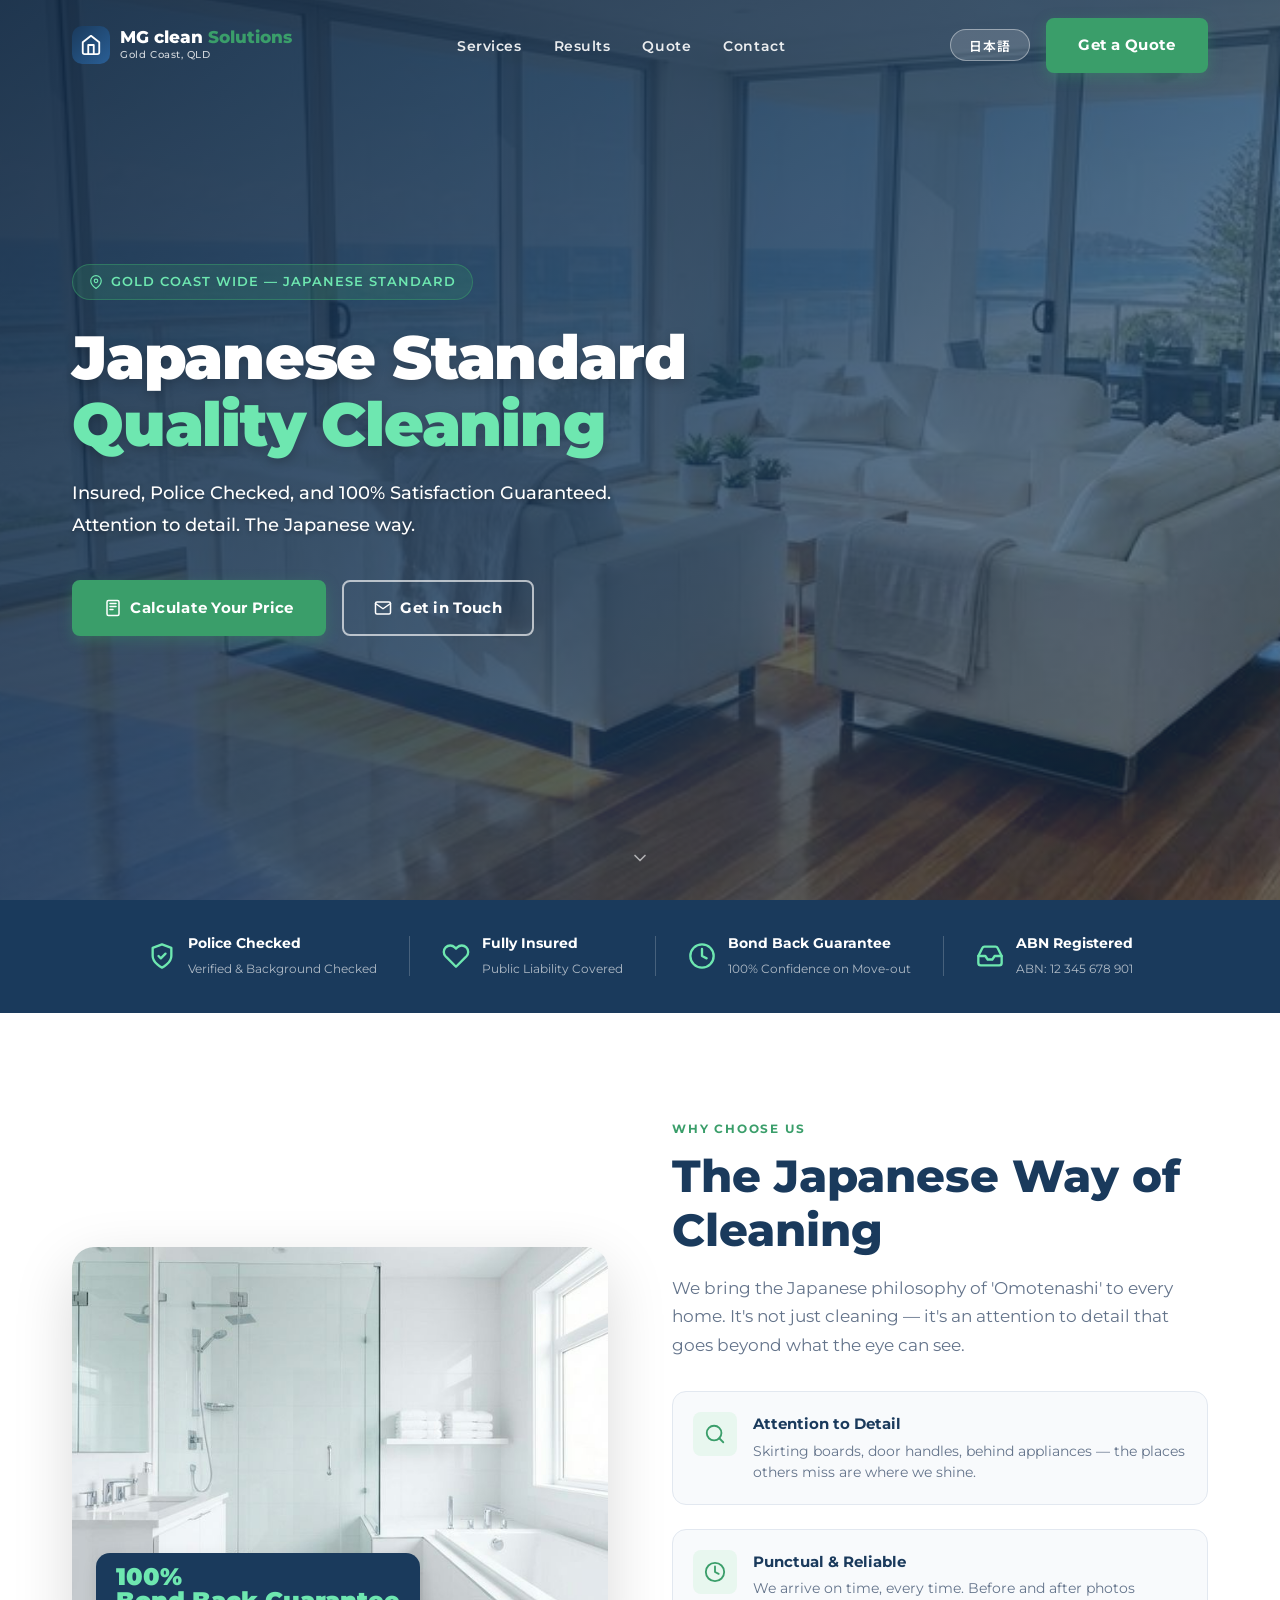
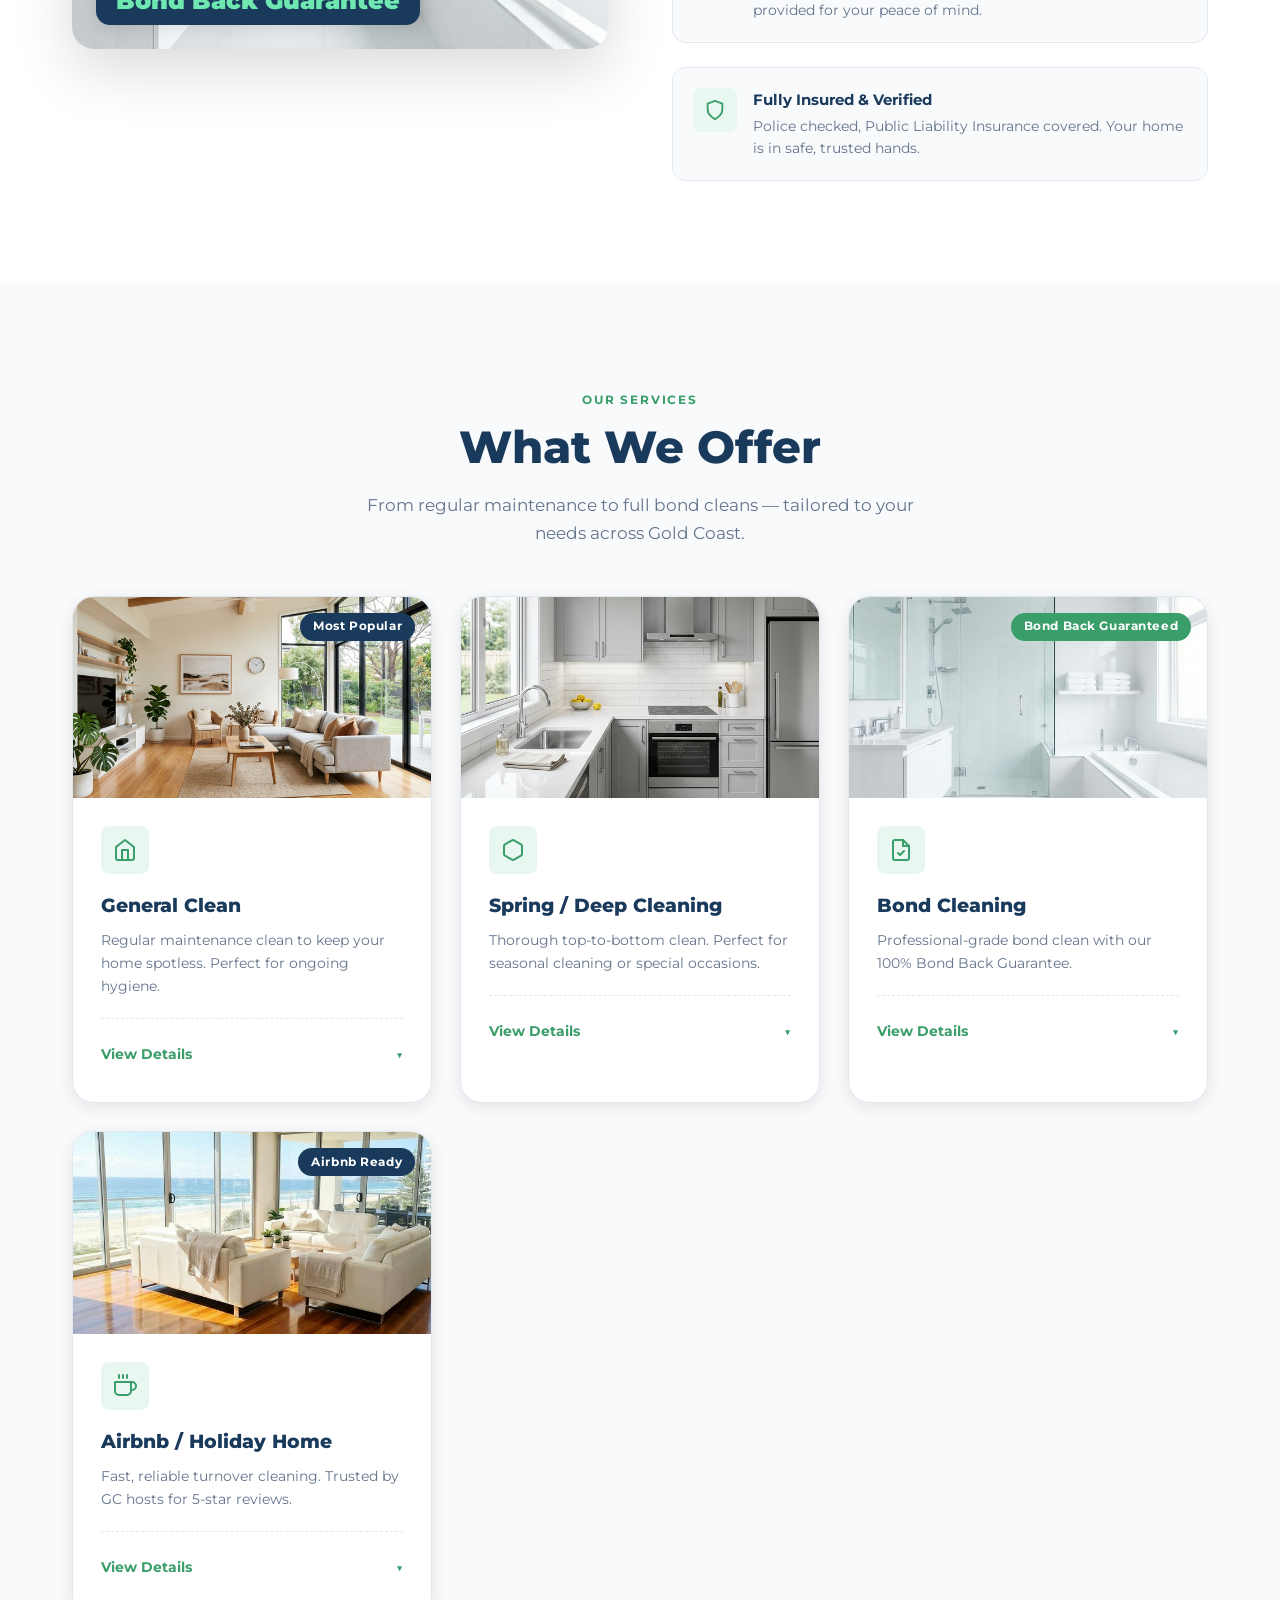
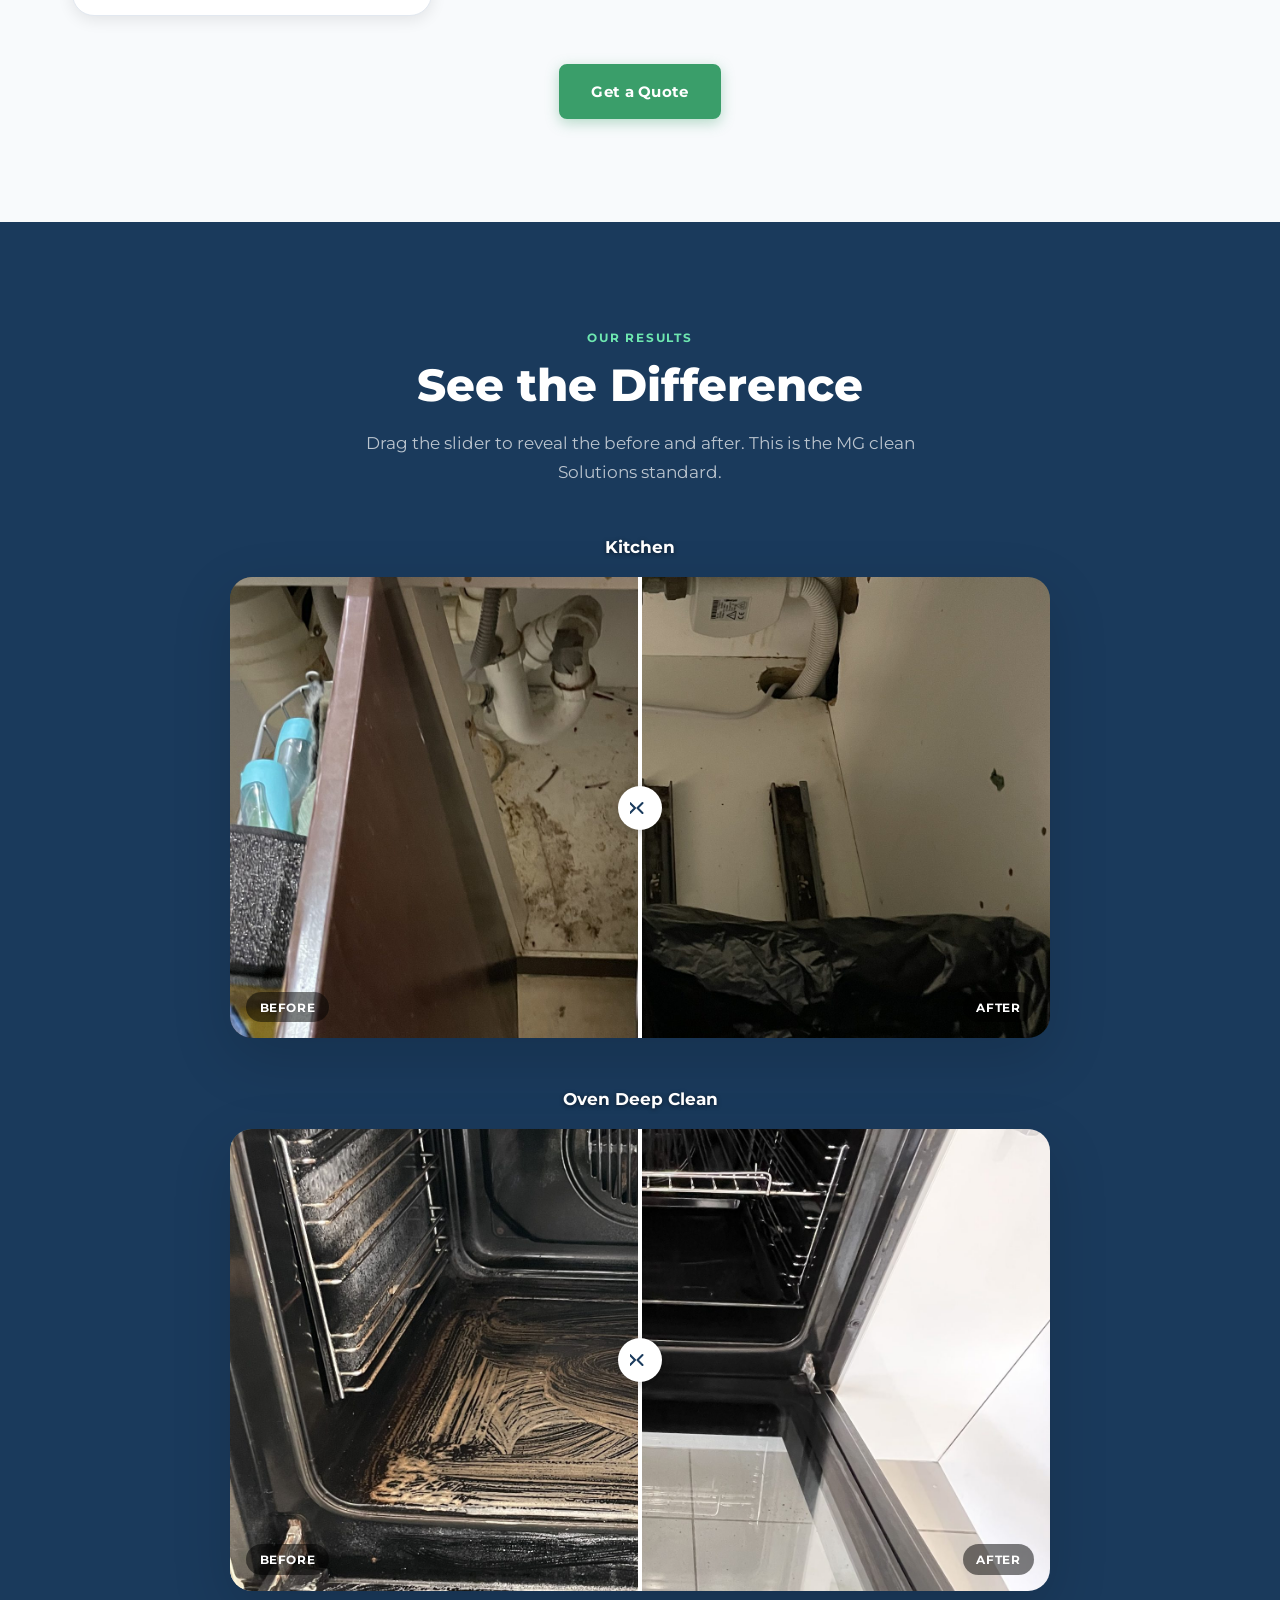
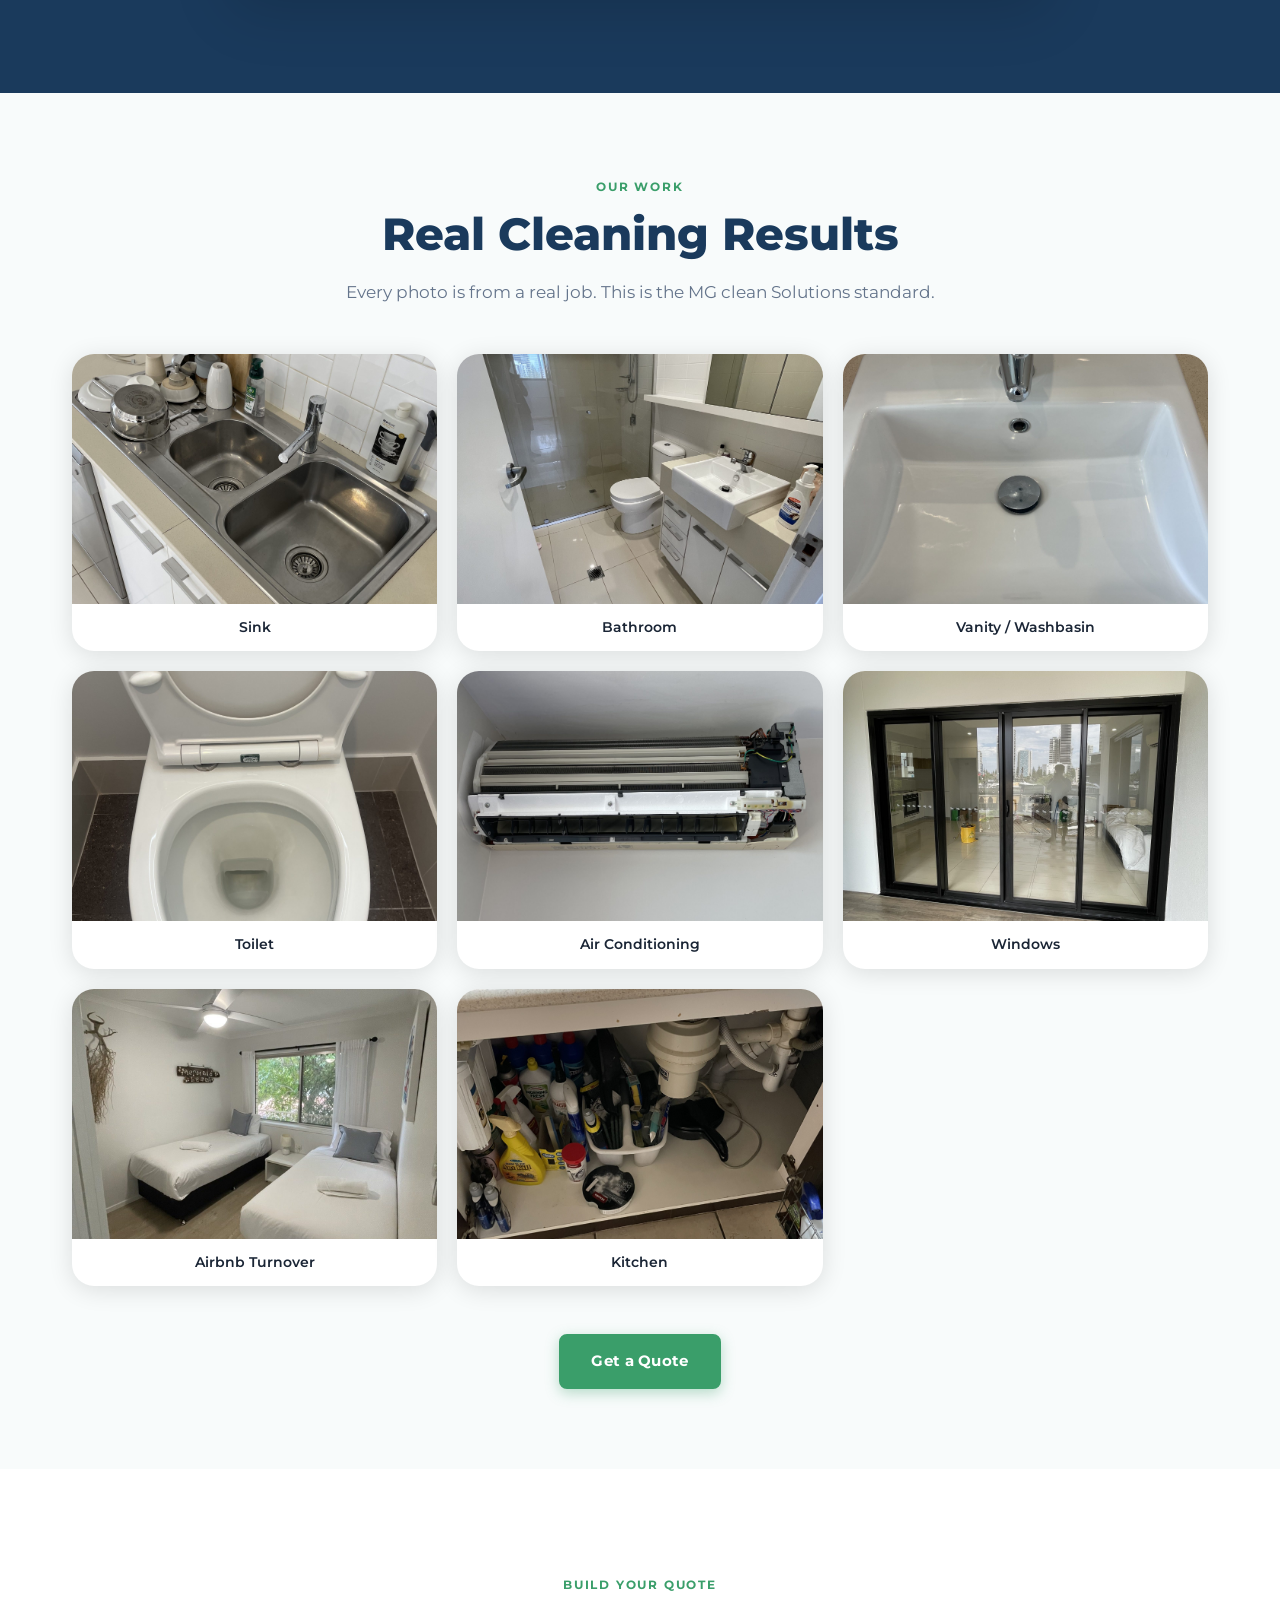
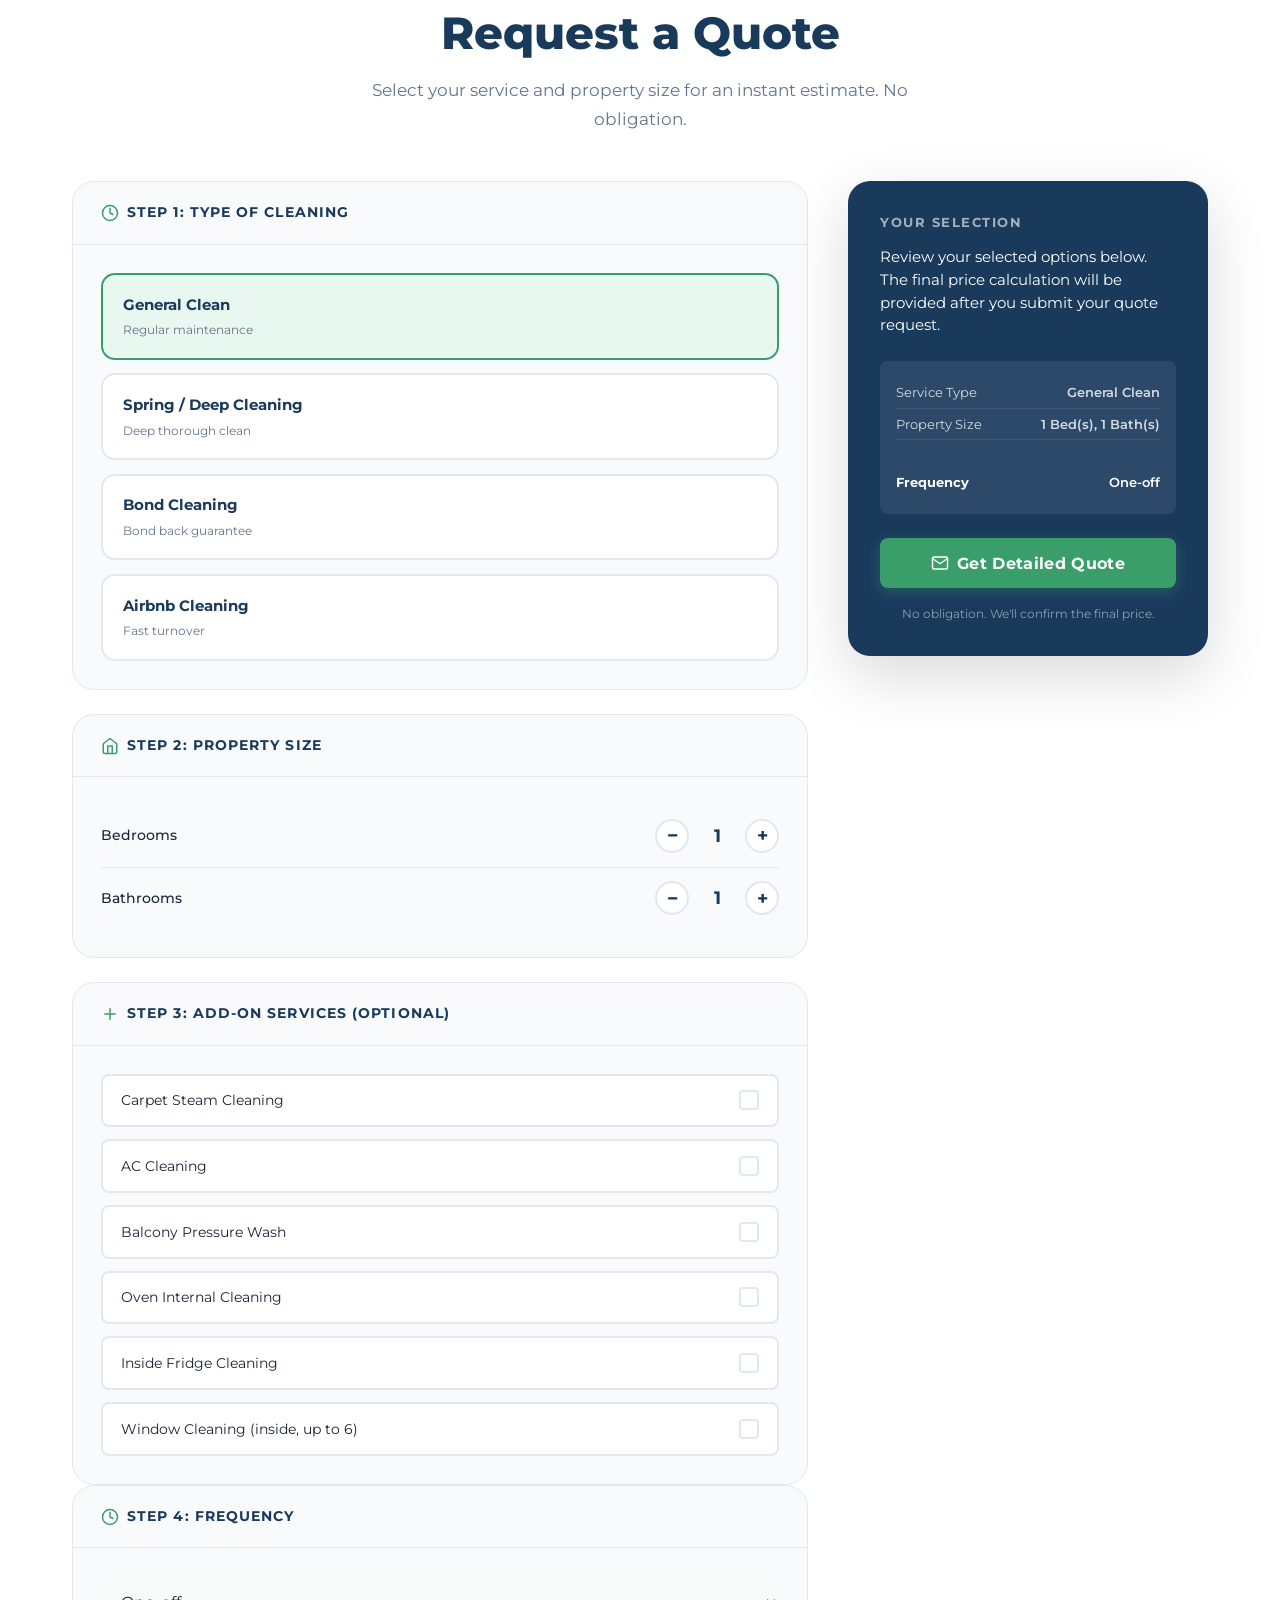
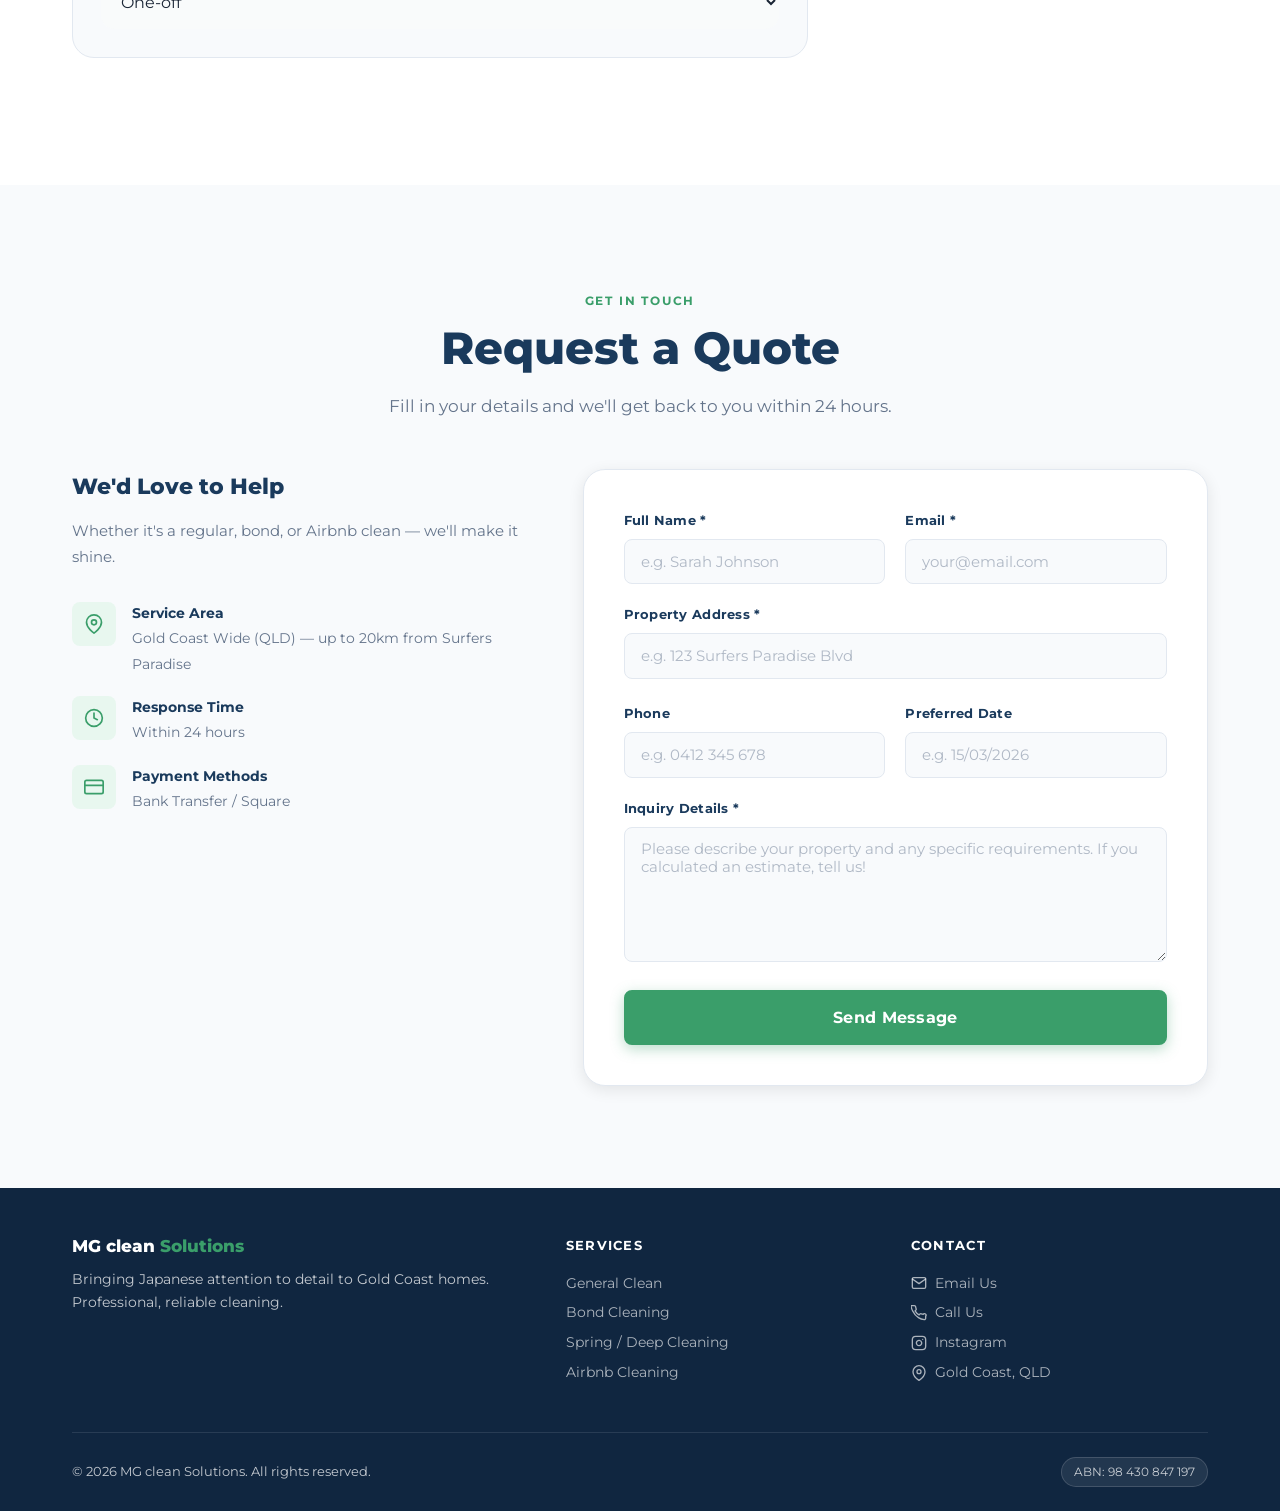
==== commit 8b8a84a7: "feat: replace service card placeholder images with AI-generated photos" ====
--- a/index.html
+++ b/index.html
@@ -292,7 +292,7 @@
           <!-- General Clean -->
           <article class="service-card reveal reveal-delay-1" aria-label="General Clean service">
             <div class="service-card-image">
-              <img src="images/service-general.png" alt="Clean bathroom — general house cleaning service"
+              <img src="images/service-general.png" alt="Bright clean living room — general house cleaning service"
                 loading="lazy" />
               <div class="service-badge" data-i18n="services_popular">Most Popular</div>
             </div>
@@ -362,13 +362,8 @@
 
           <!-- Spring / Deep Cleaning -->
           <article class="service-card reveal reveal-delay-2" aria-label="Spring / Deep Cleaning service">
-            <div class="service-card-image"
-              style="background:var(--primary-light); display:flex; align-items:center; justify-content:center; height:200px;">
-              <svg viewBox="0 0 24 24" fill="none" stroke="var(--primary)" stroke-width="1.5" stroke-linecap="round"
-                stroke-linejoin="round" style="width: 48px; height: 48px;">
-                <path
-                  d="M21 16V8a2 2 0 00-1-1.73l-7-4a2 2 0 00-2 0l-7 4A2 2 0 003 8v8a2 2 0 001 1.73l7 4a2 2 0 002 0l7-4A2 2 0 0021 16z" />
-              </svg>
+            <div class="service-card-image">
+              <img src="images/service-deep.png" alt="Spotless kitchen after deep cleaning service" loading="lazy" />
             </div>
             <div class="service-card-body">
               <div class="service-card-icon" aria-hidden="true">
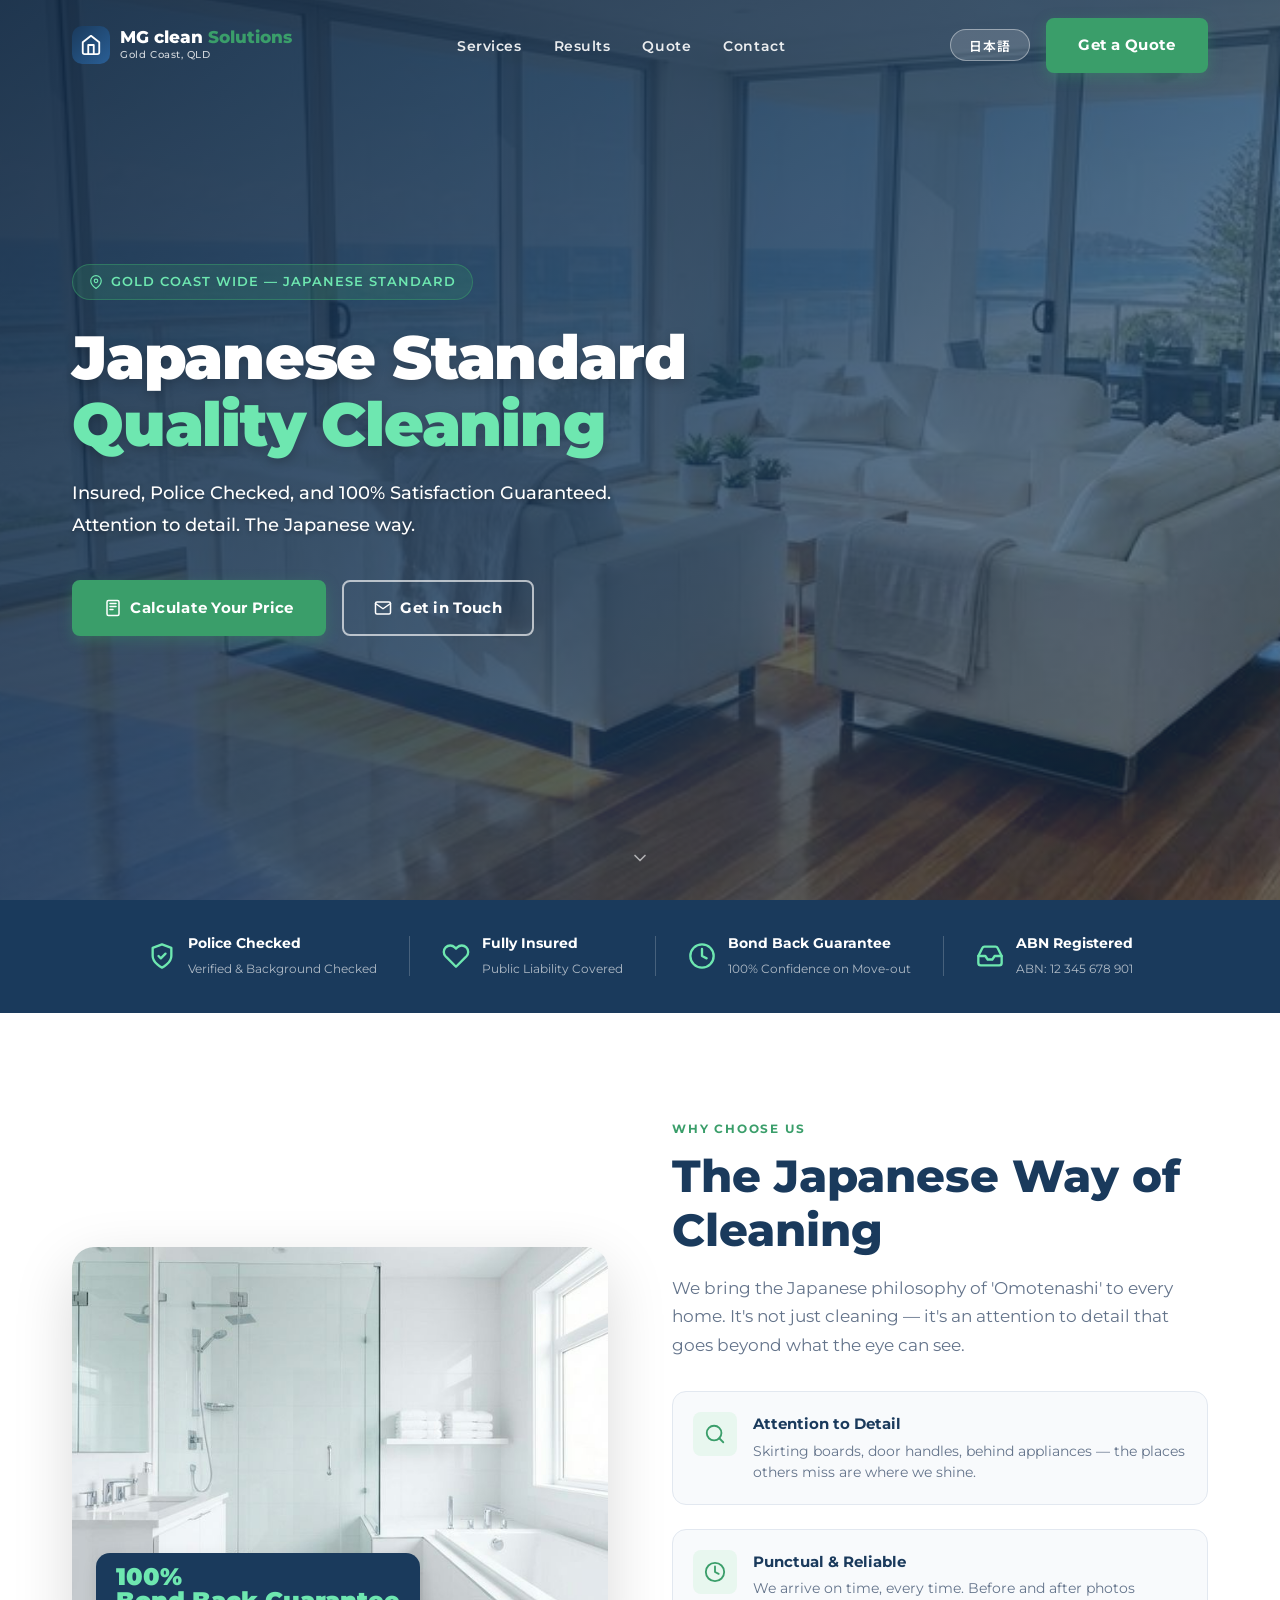
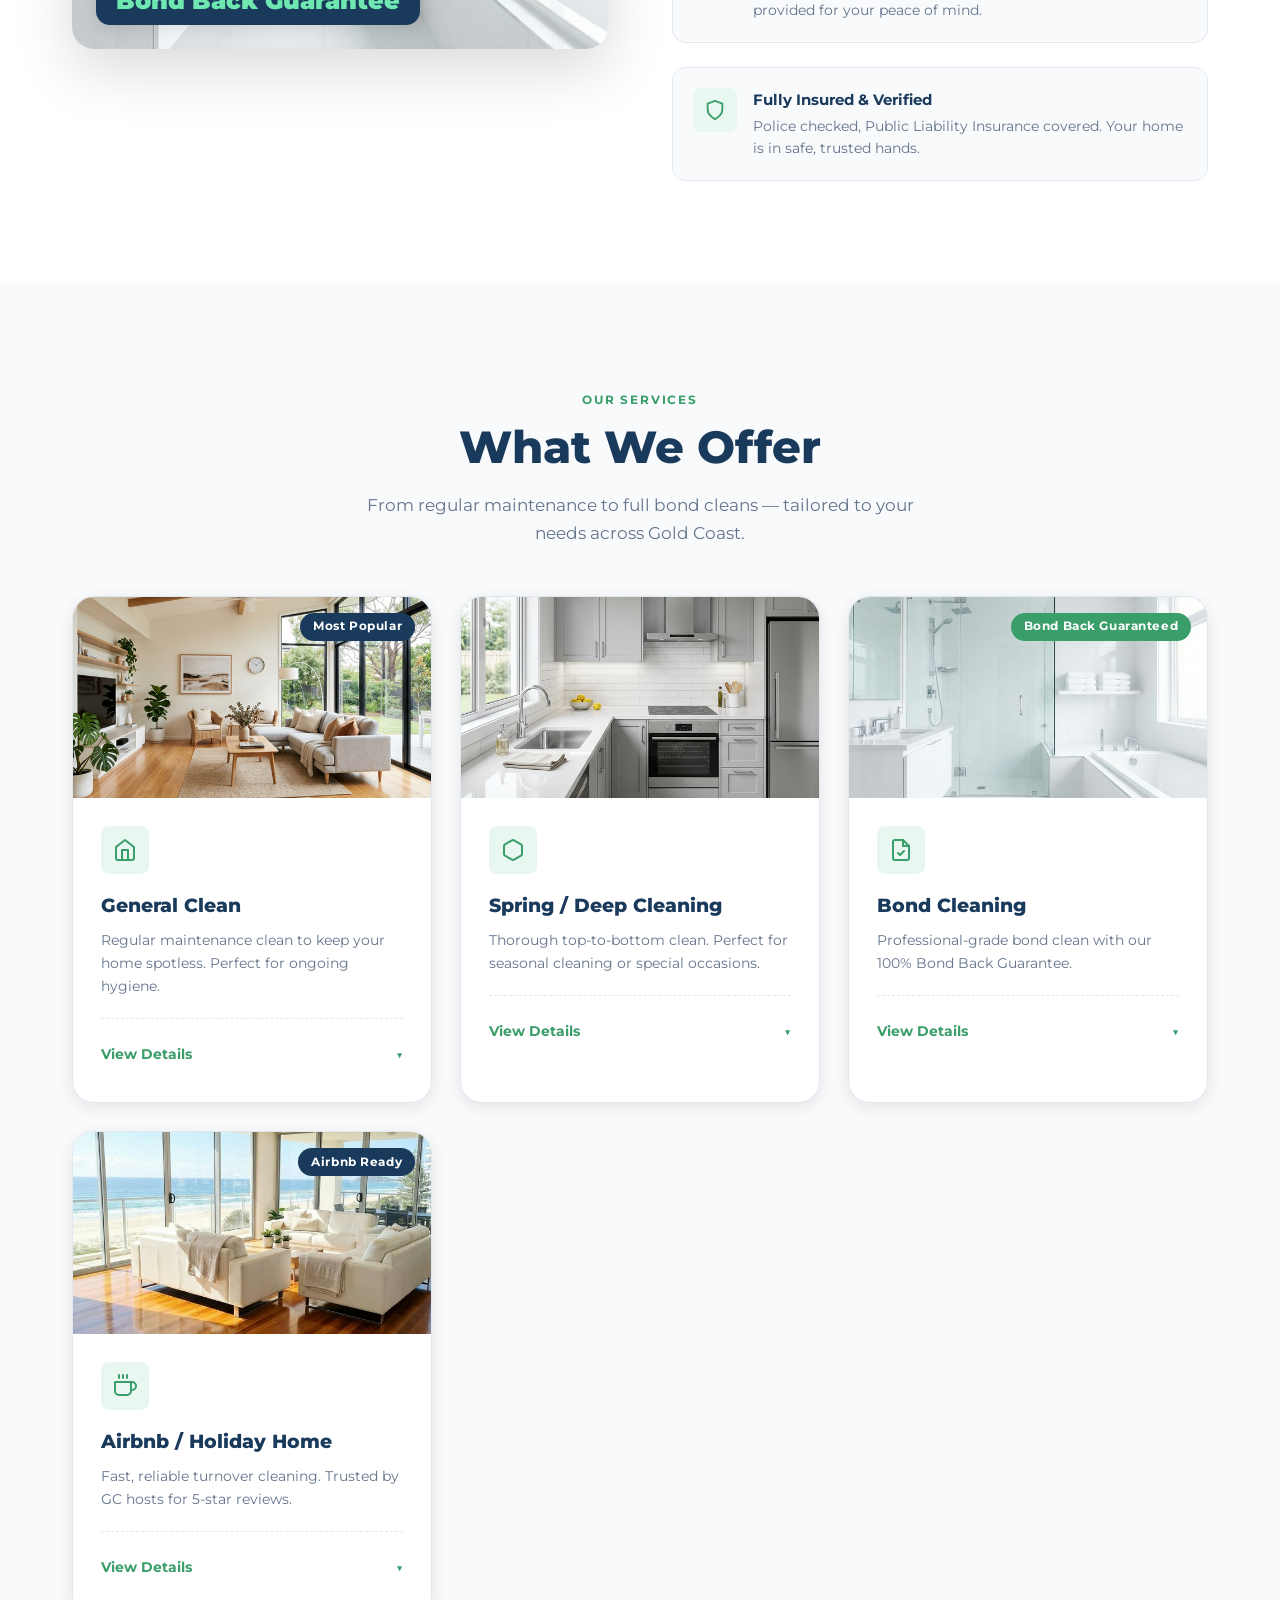
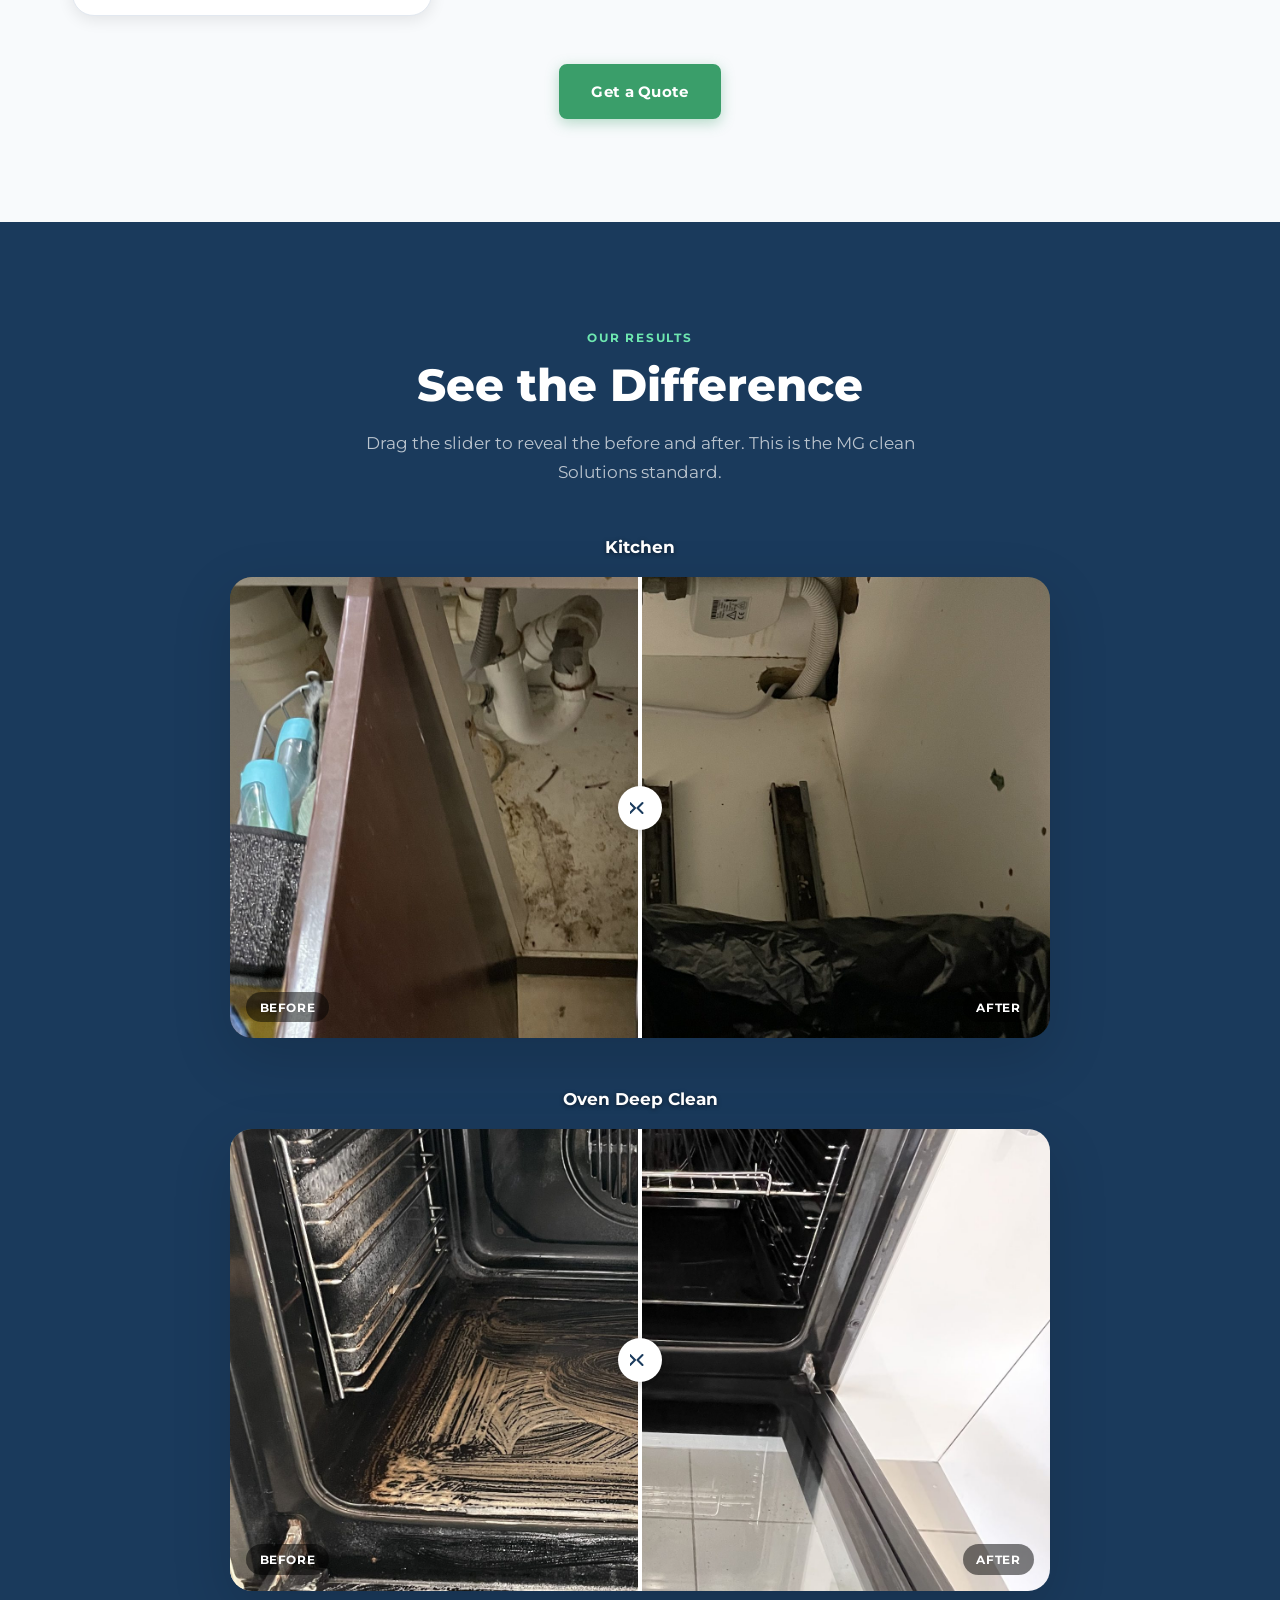
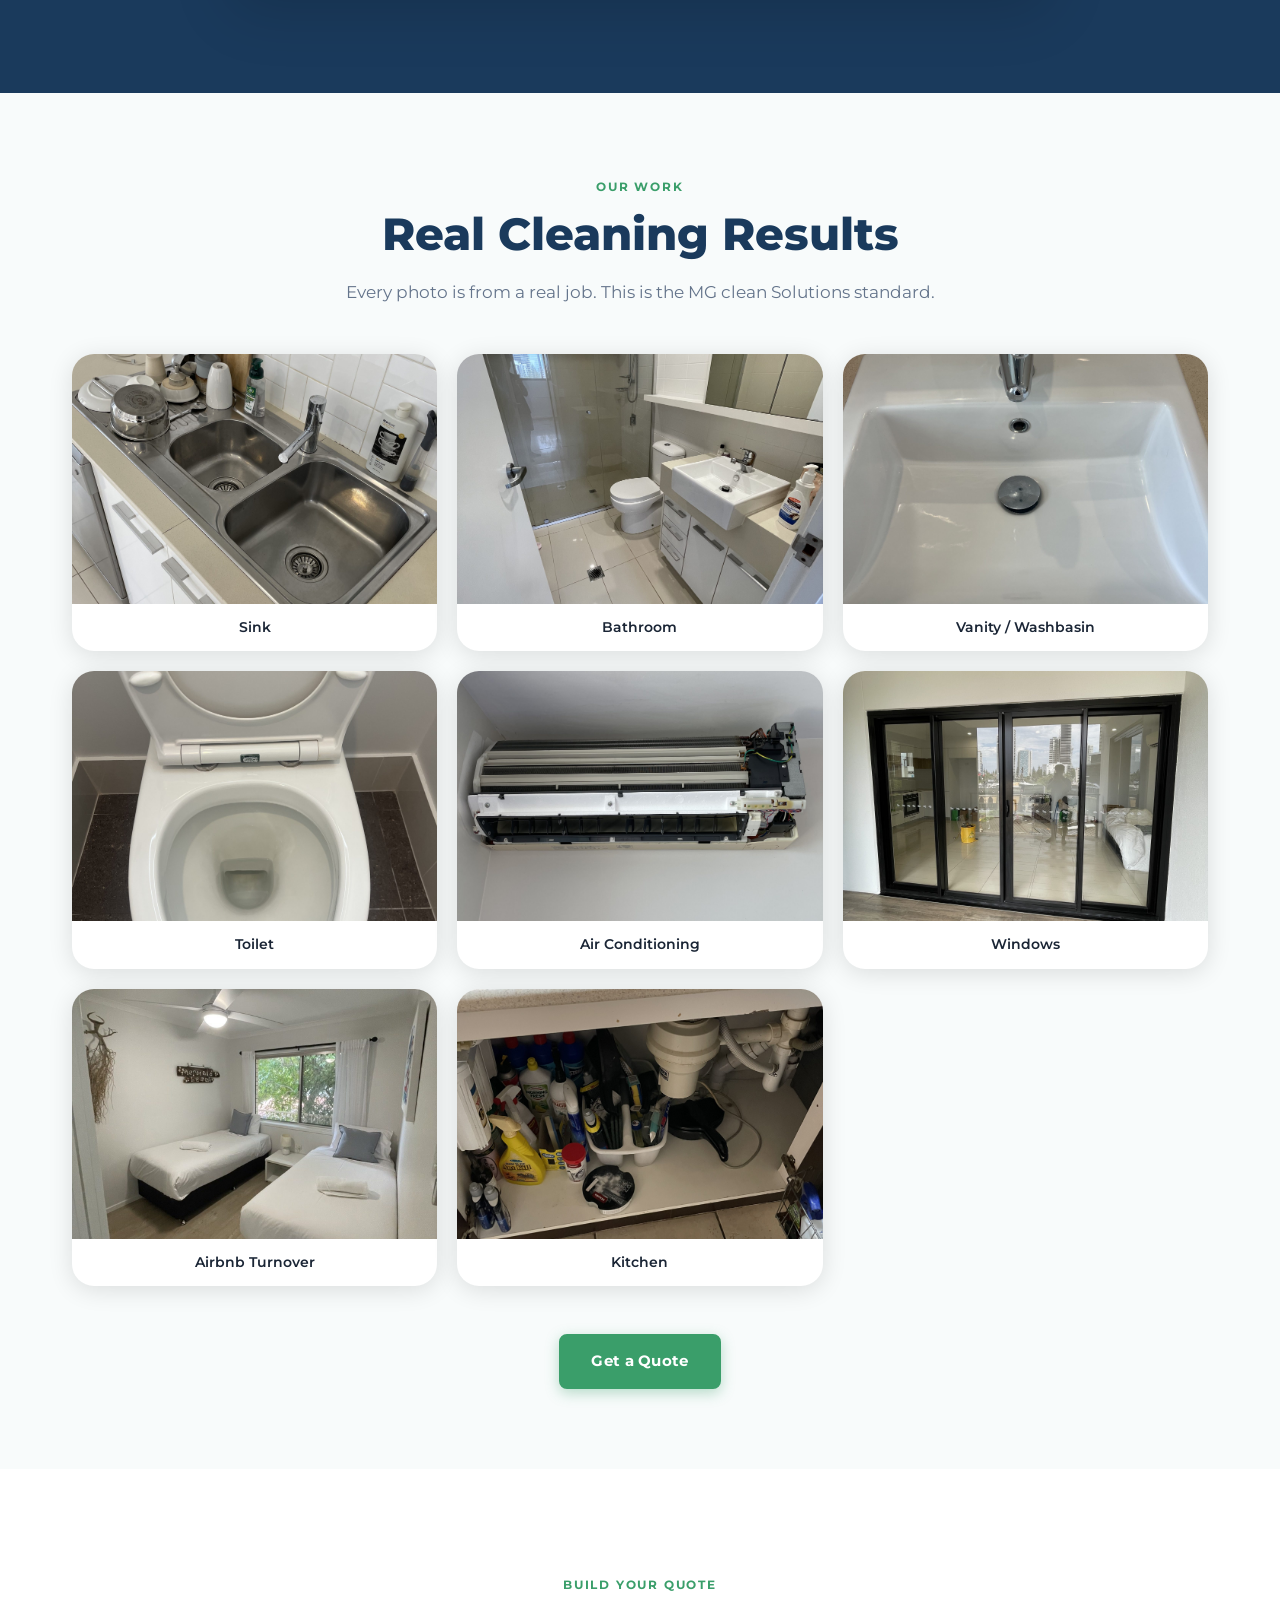
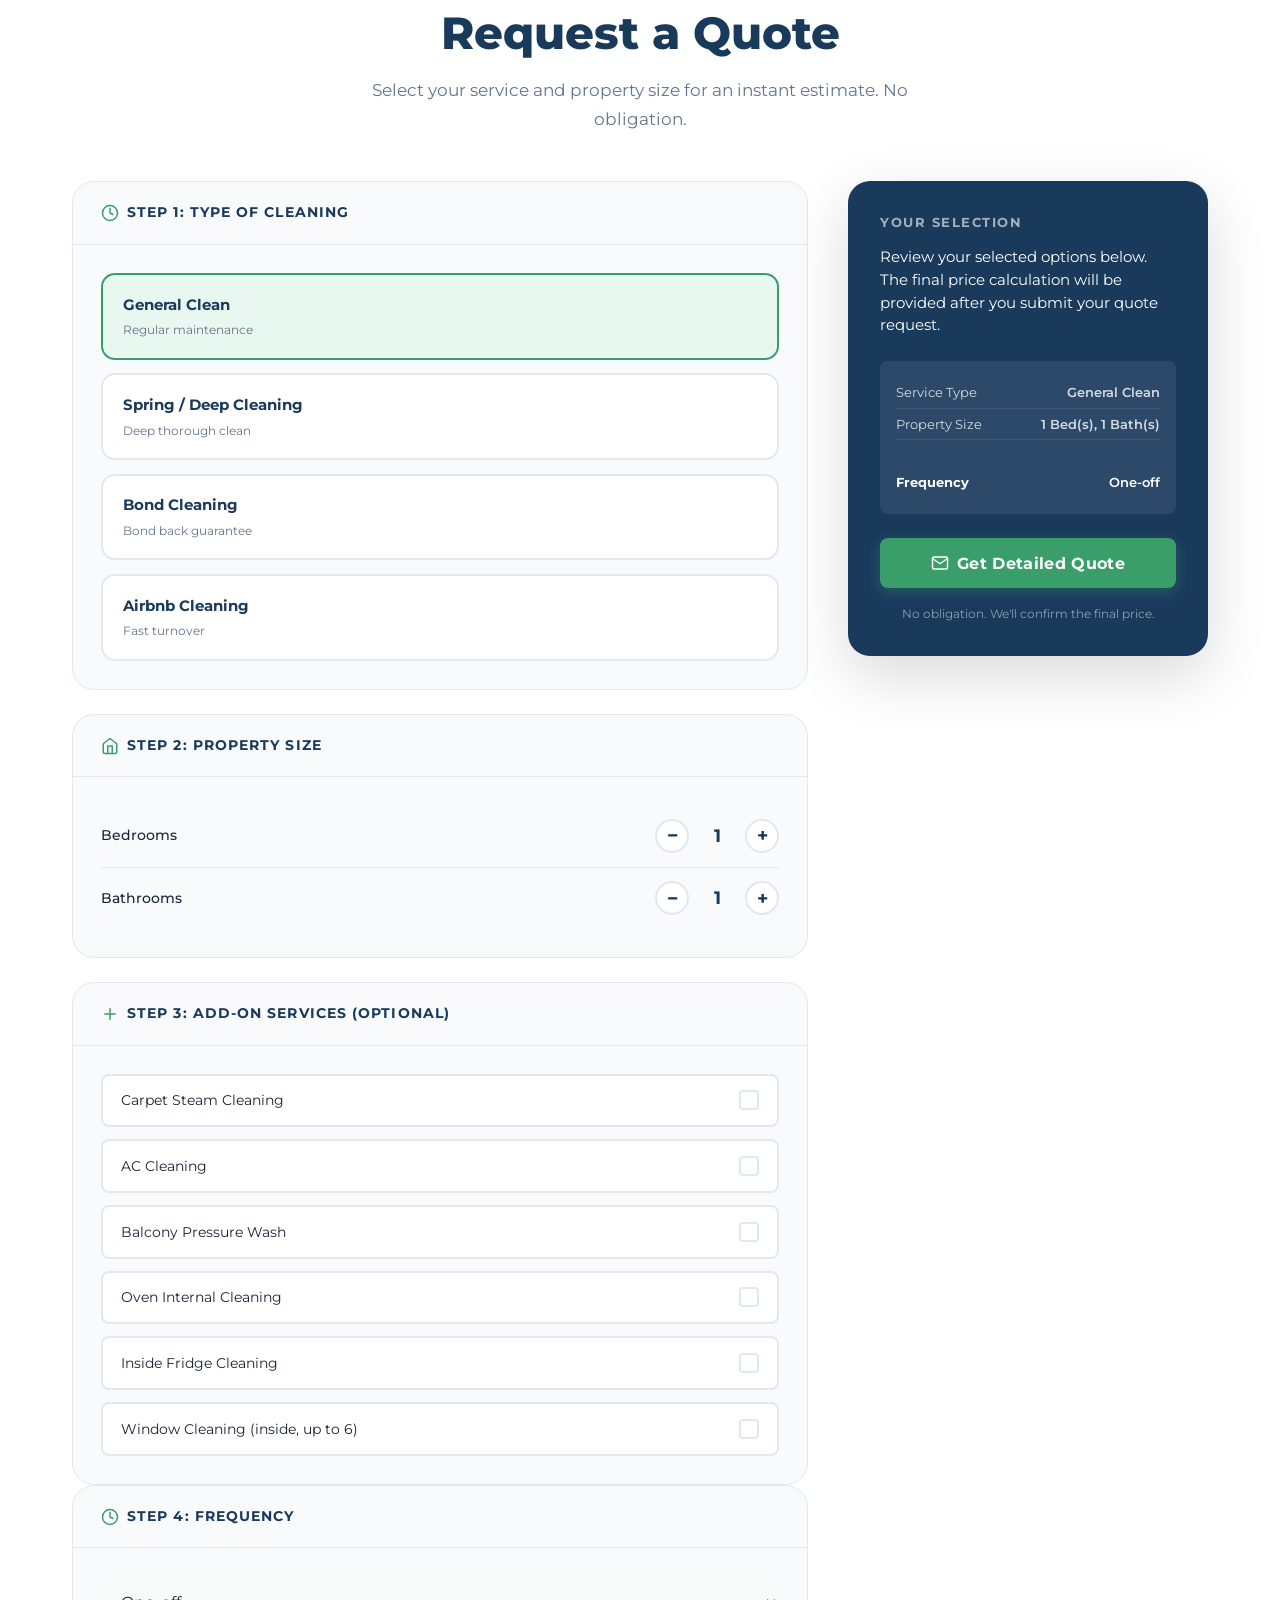
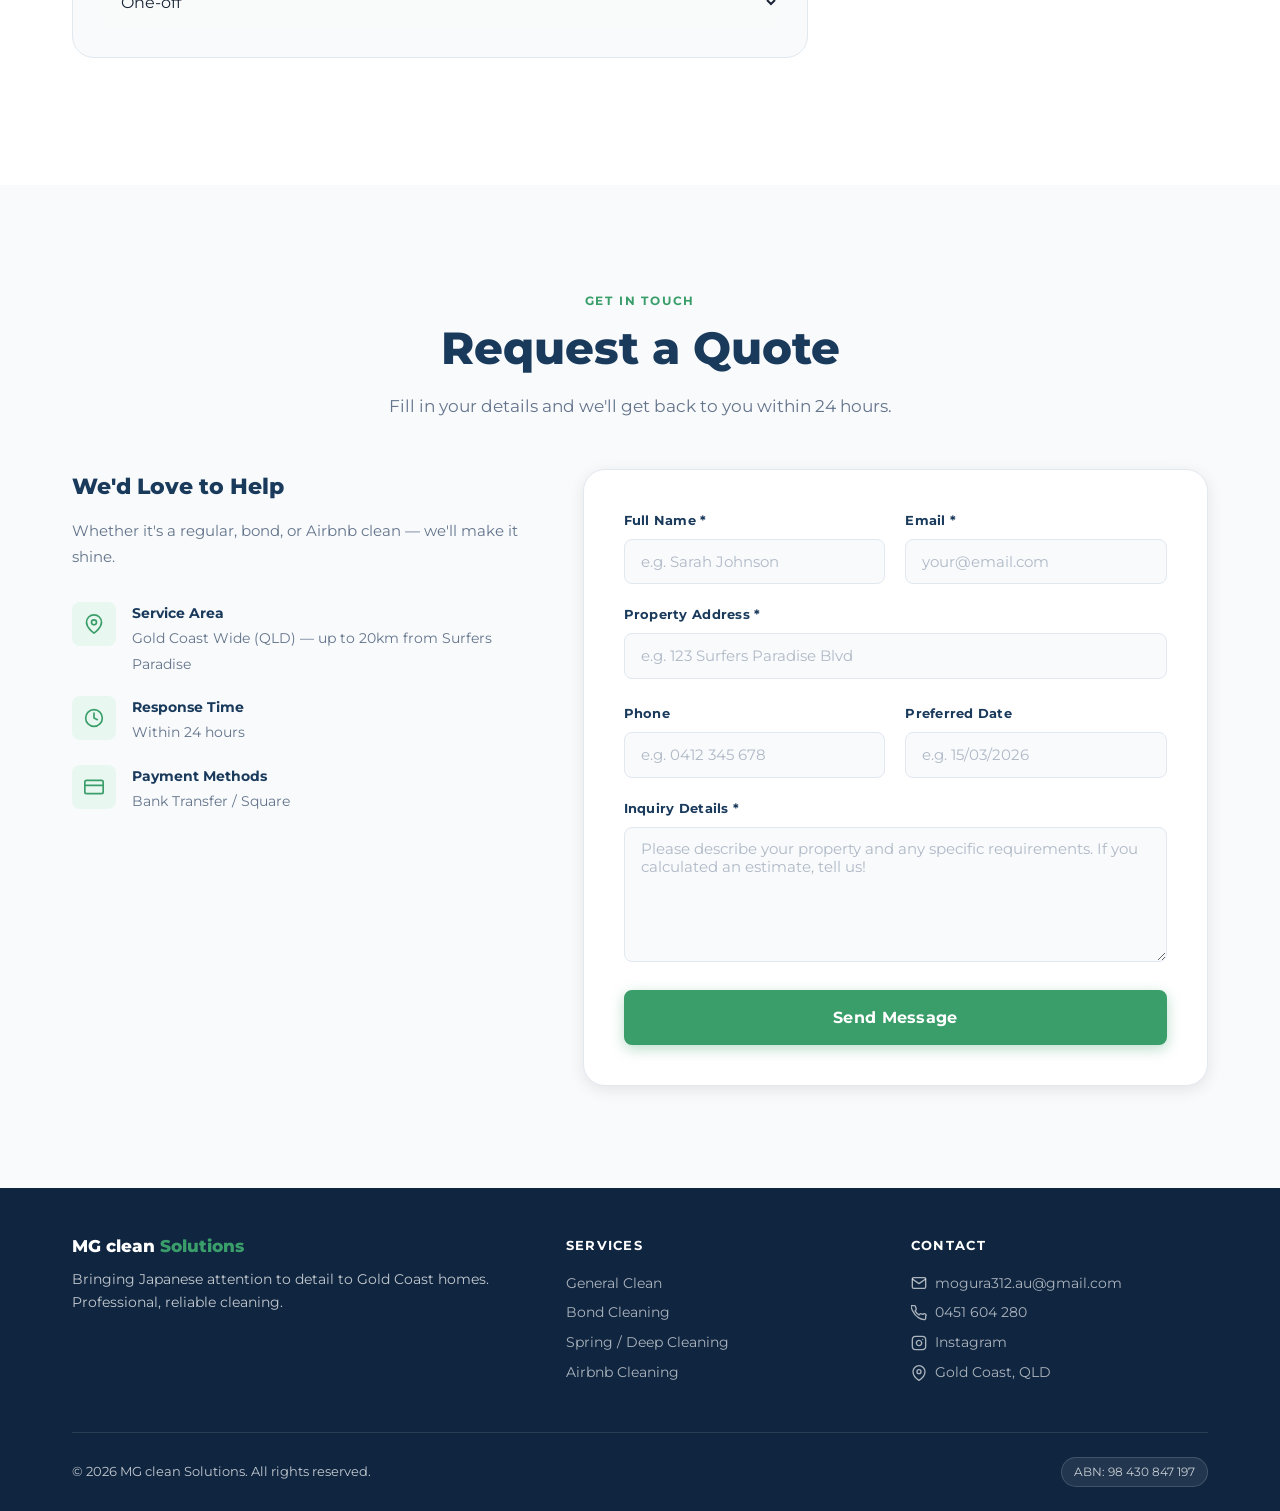
==== commit 31b554da: "feat: update business email and phone number, remove personal email" ====
--- a/index.html
+++ b/index.html
@@ -1066,8 +1066,7 @@
 
           <!-- Form -->
           <div class="contact-form reveal reveal-delay-1">
-            <form id="contact-form-el" action="https://formsubmit.co/masanobu.890328@gmail.com" method="POST"
-              novalidate>
+            <form id="contact-form-el" action="https://formsubmit.co/mogura312.au@gmail.com" method="POST" novalidate>
 
               <!-- Disables captcha for smoother UX -->
               <input type="hidden" name="_captcha" value="false">
@@ -1162,22 +1161,22 @@
         <div class="footer-col">
           <h4 data-i18n="footer_contact">Contact</h4>
           <!-- Email -->
-          <a href="mailto:contact@mgcleansolutions.com" style="display:flex;align-items:center;gap:0.5rem;">
+          <a href="mailto:mogura312.au@gmail.com" style="display:flex;align-items:center;gap:0.5rem;">
             <svg viewBox="0 0 24 24" fill="none" stroke="currentColor" stroke-width="2" stroke-linecap="round"
               stroke-linejoin="round" style="width:16px;height:16px;">
               <path d="M4 4h16c1.1 0 2 .9 2 2v12c0 1.1-.9 2-2 2H4c-1.1 0-2-.9-2-2V6c0-1.1.9-2 2-2z" />
               <polyline points="22,6 12,13 2,6" />
             </svg>
-            Email Us
+            mogura312.au@gmail.com
           </a>
-          <!-- Phone (placeholder - update with real number) -->
-          <a href="tel:+610000000000" id="footer-phone" style="display:flex;align-items:center;gap:0.5rem;">
+          <!-- Phone -->
+          <a href="tel:+61451604280" id="footer-phone" style="display:flex;align-items:center;gap:0.5rem;">
             <svg viewBox="0 0 24 24" fill="none" stroke="currentColor" stroke-width="2" stroke-linecap="round"
               stroke-linejoin="round" style="width:16px;height:16px;">
               <path
                 d="M22 16.92v3a2 2 0 01-2.18 2 19.79 19.79 0 01-8.63-3.07A19.5 19.5 0 013.07 9.81a19.79 19.79 0 01-3.07-8.68A2 2 0 012 1h3a2 2 0 012 1.72c.127.96.361 1.903.7 2.81a2 2 0 01-.45 2.11L6.09 8.91a16 16 0 006 6l1.27-1.27a2 2 0 012.11-.45c.907.339 1.85.573 2.81.7A2 2 0 0122 16.92z" />
             </svg>
-            Call Us
+            0451 604 280
           </a>
           <!-- Instagram -->
           <a href="https://www.instagram.com/mg_cleaning0312?igsh=MXBlc3R0bzVjZzZtdQ==" target="_blank"
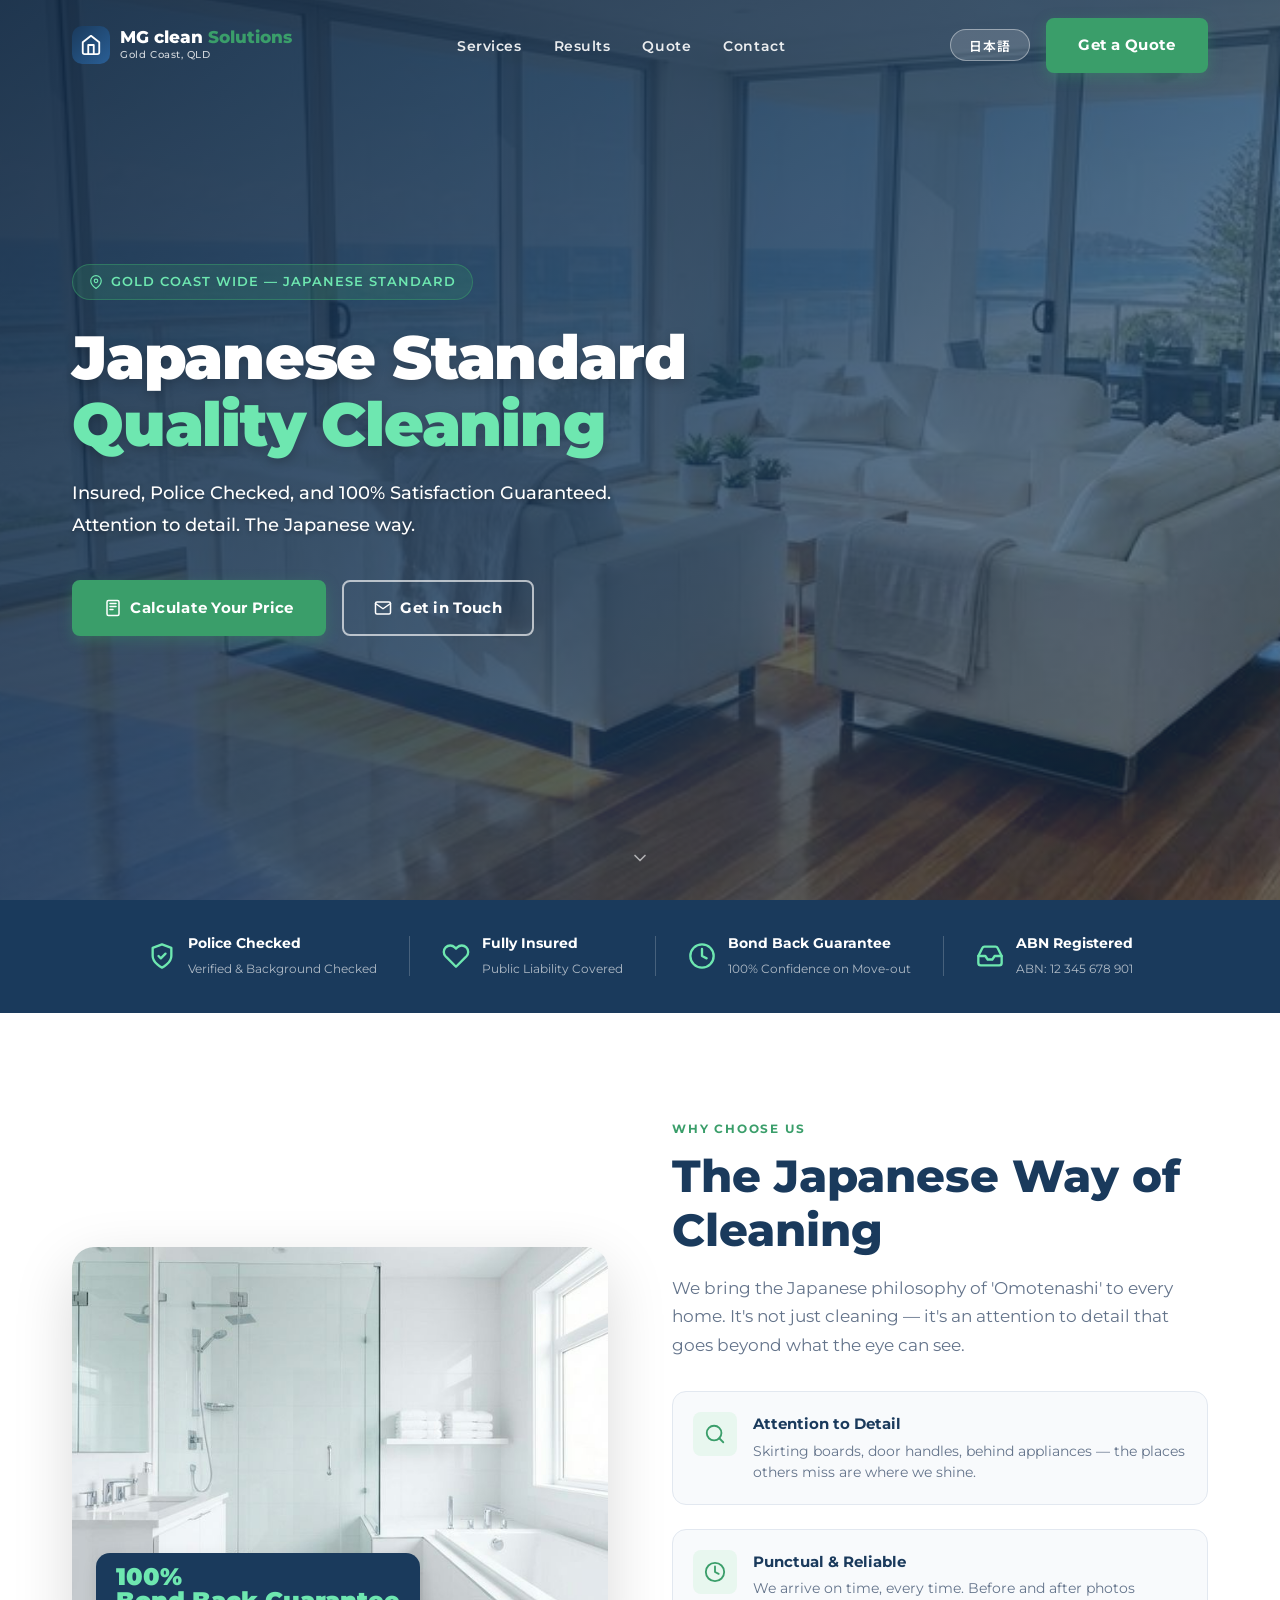
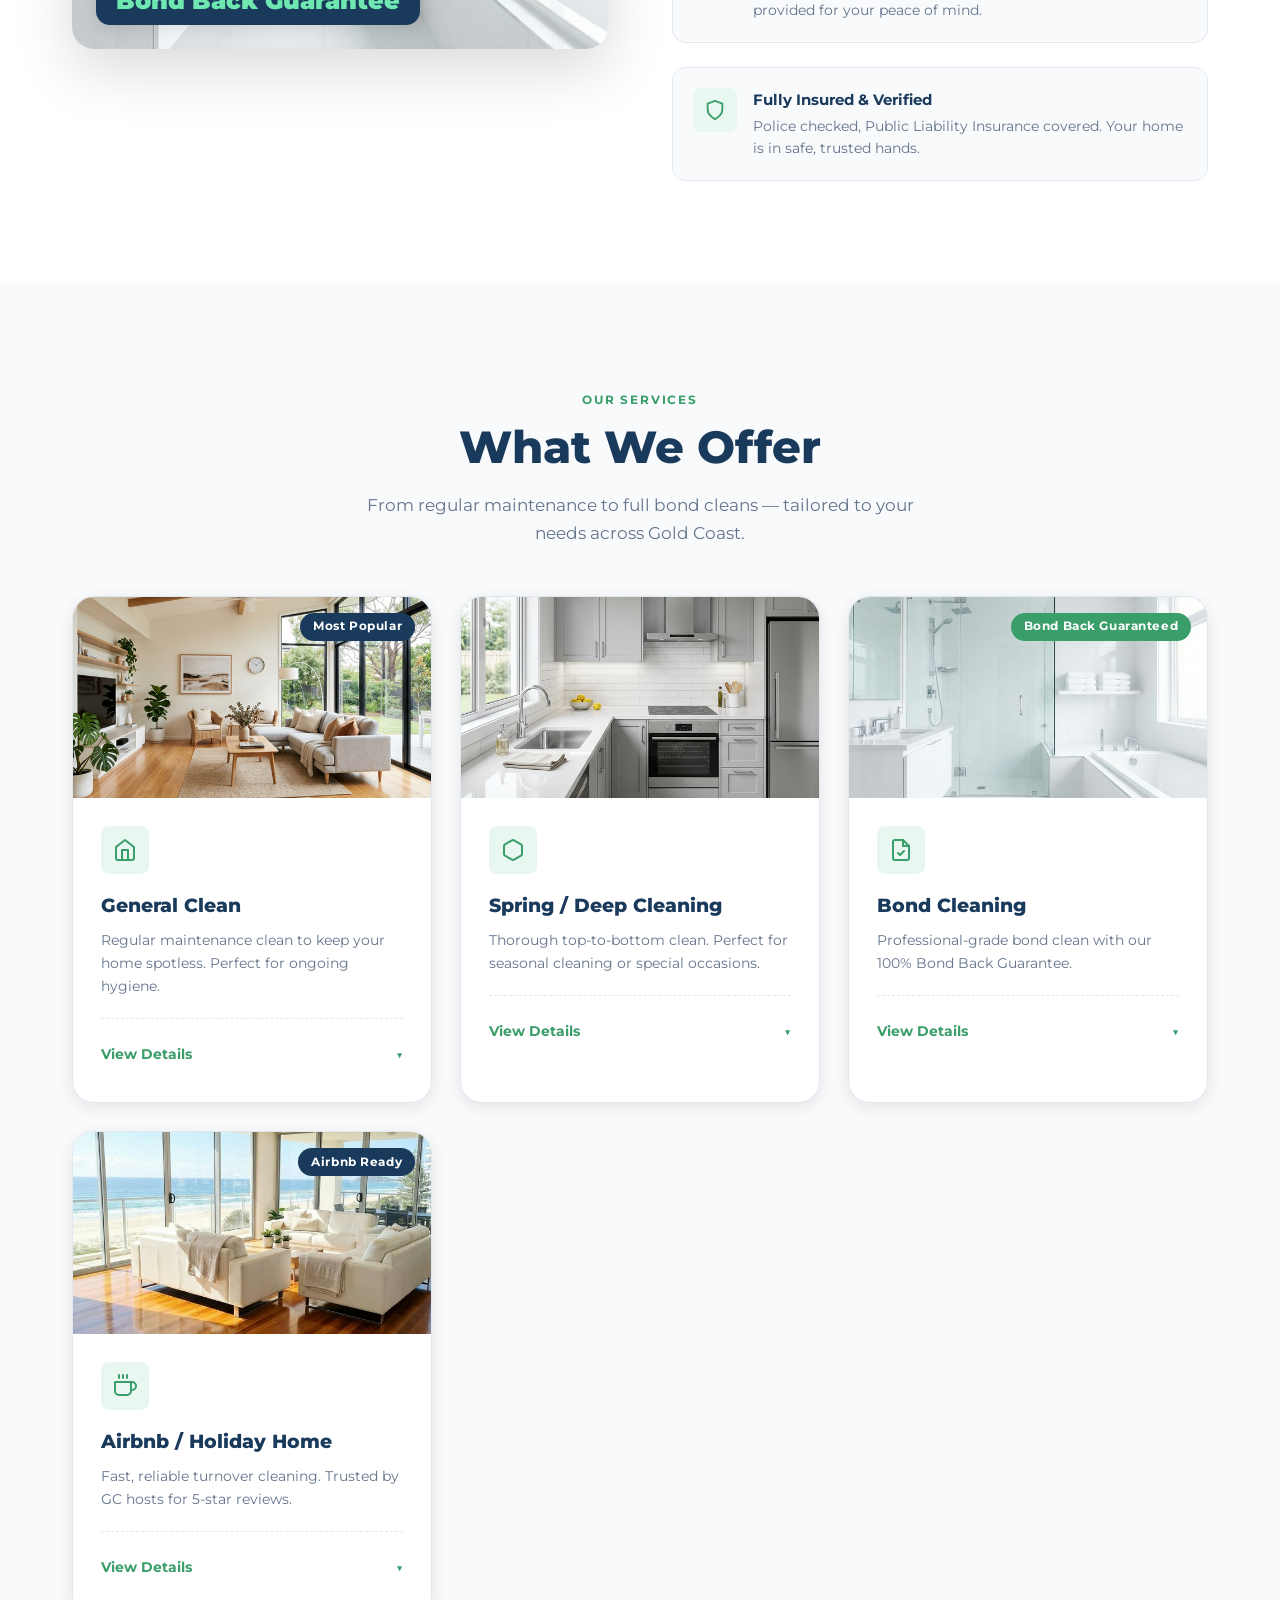
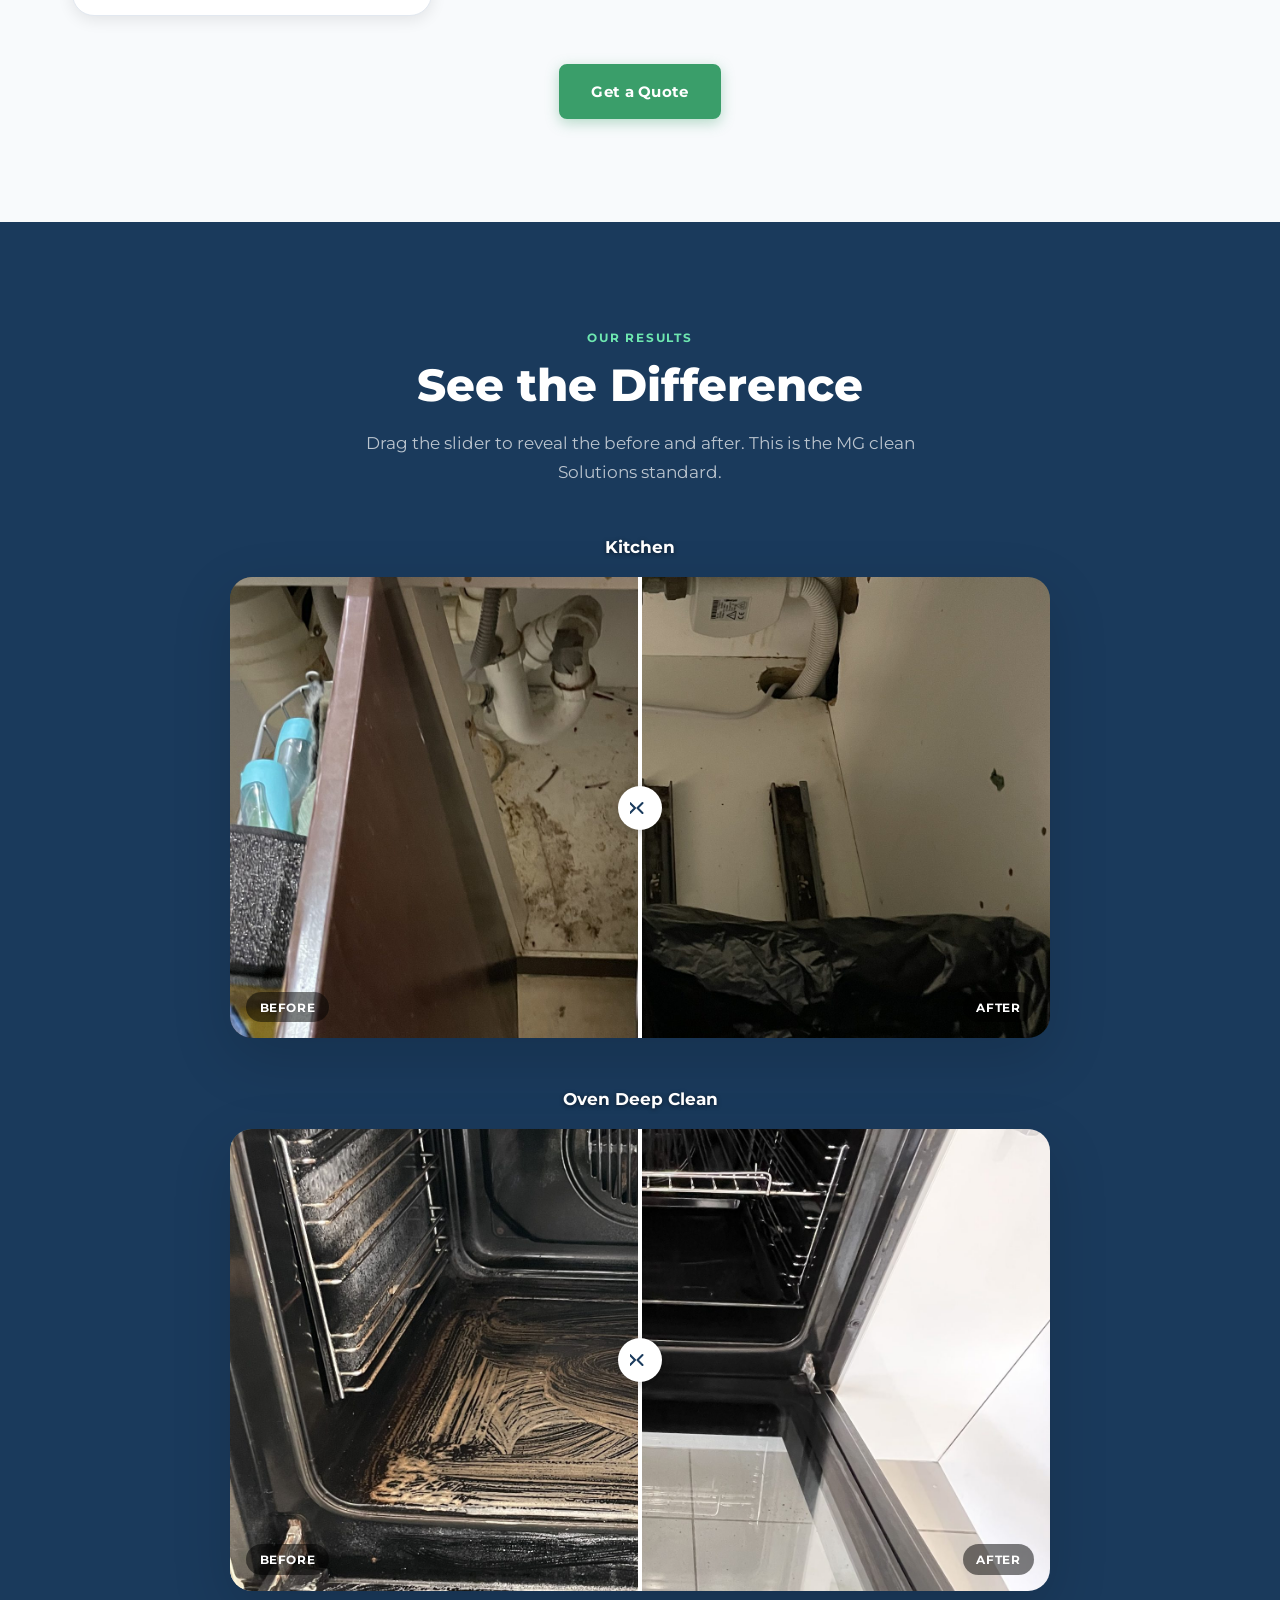
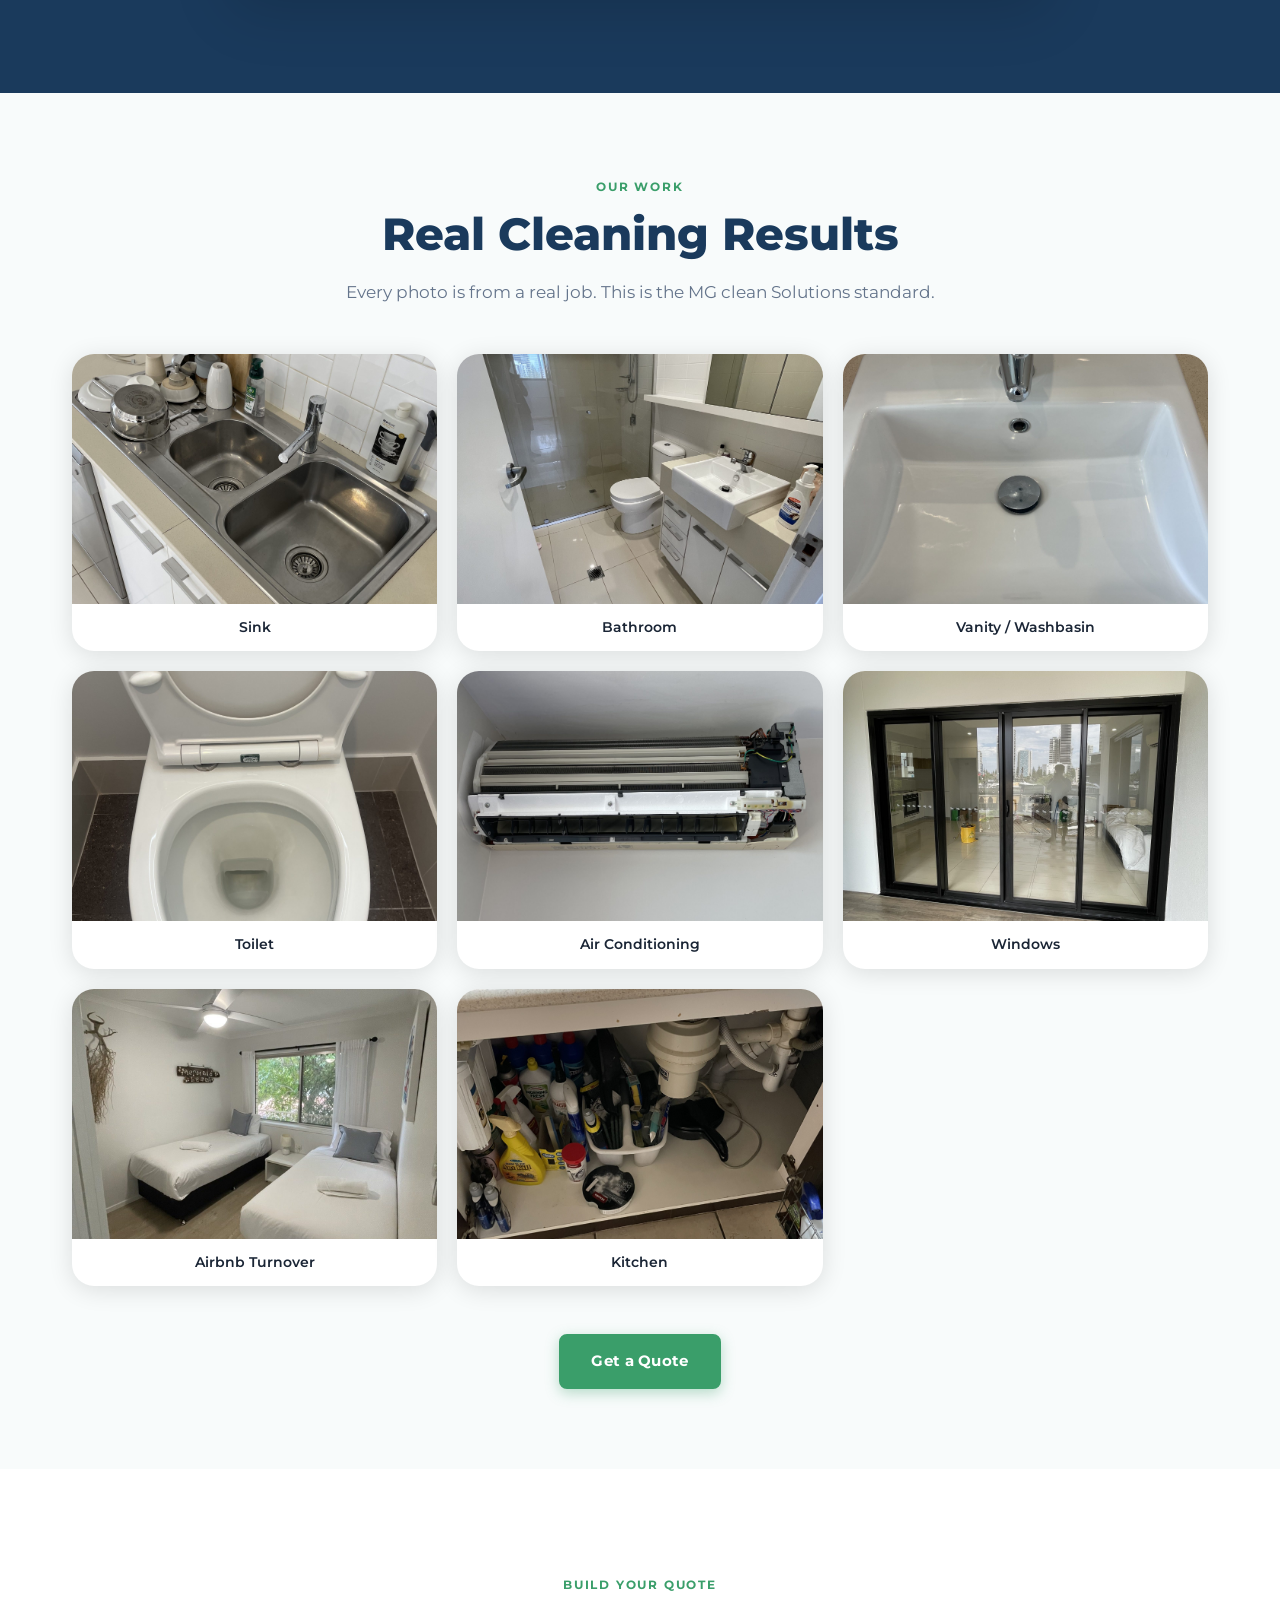
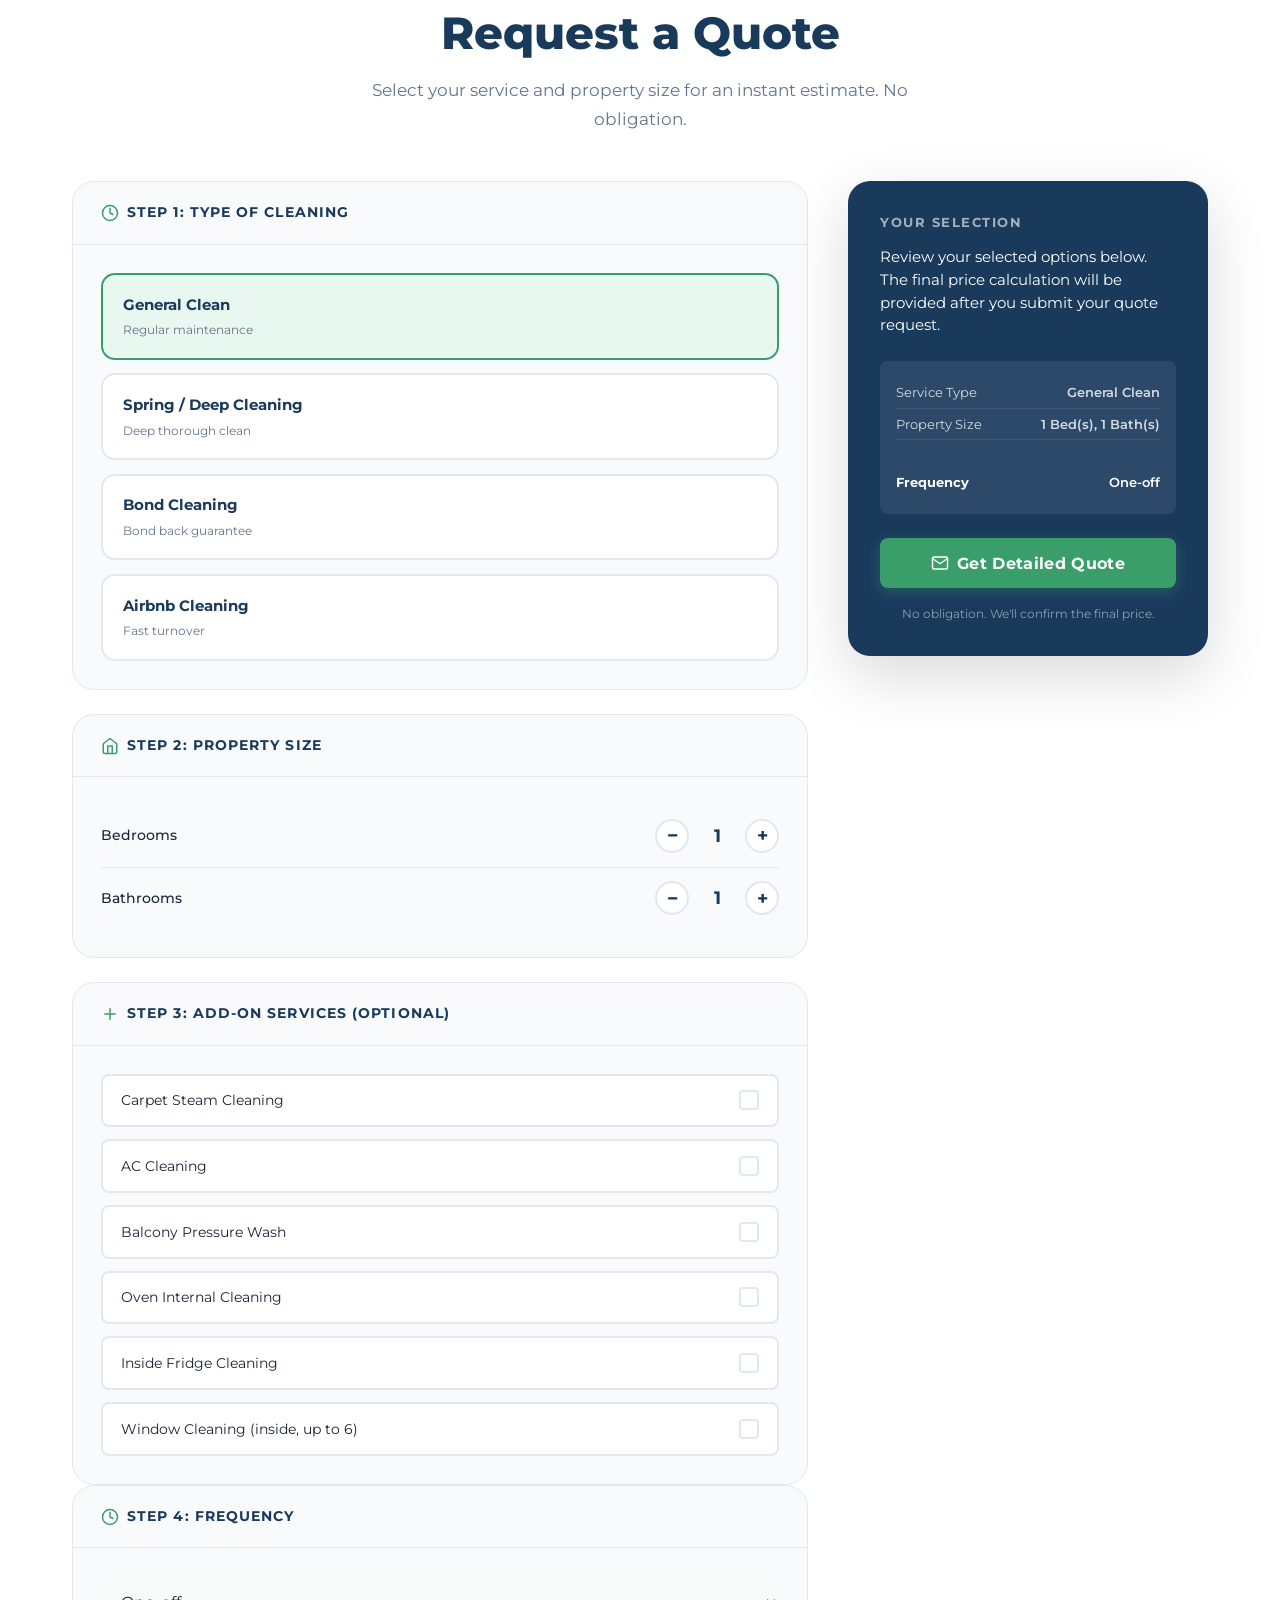
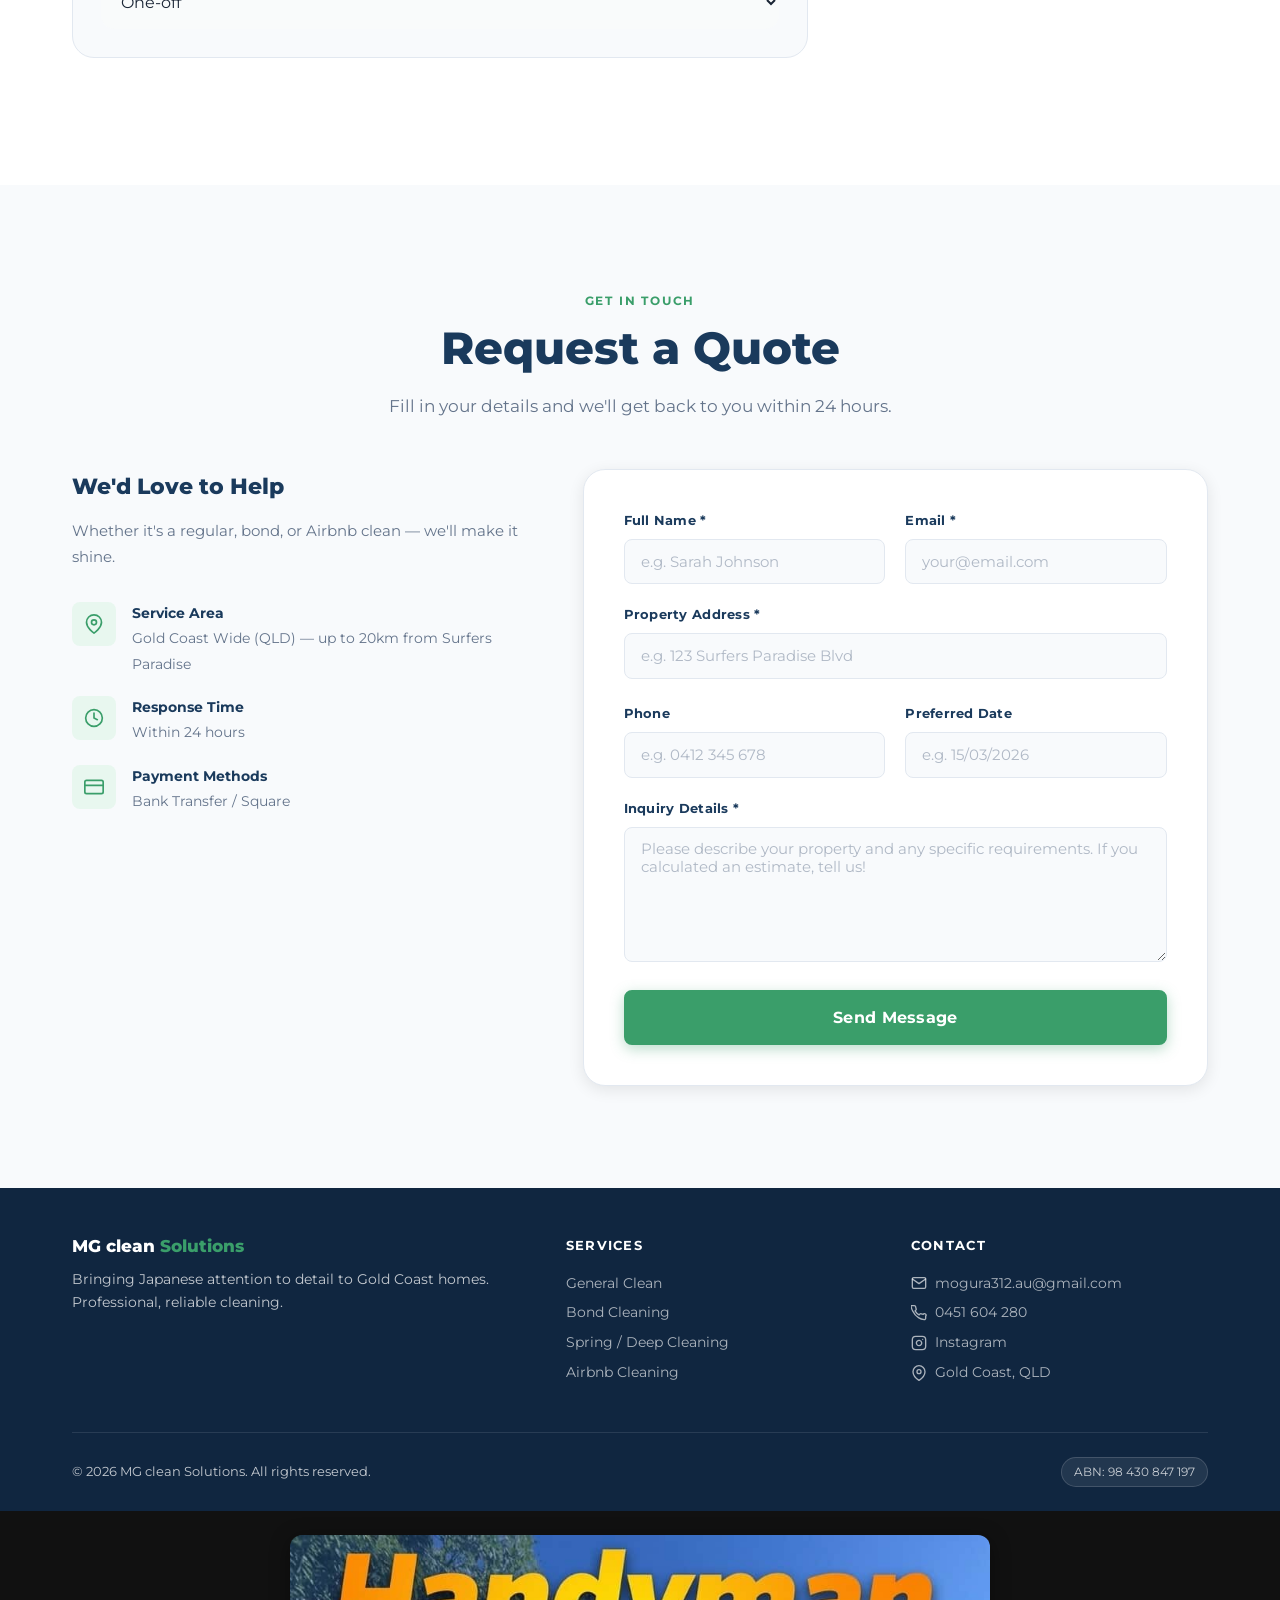
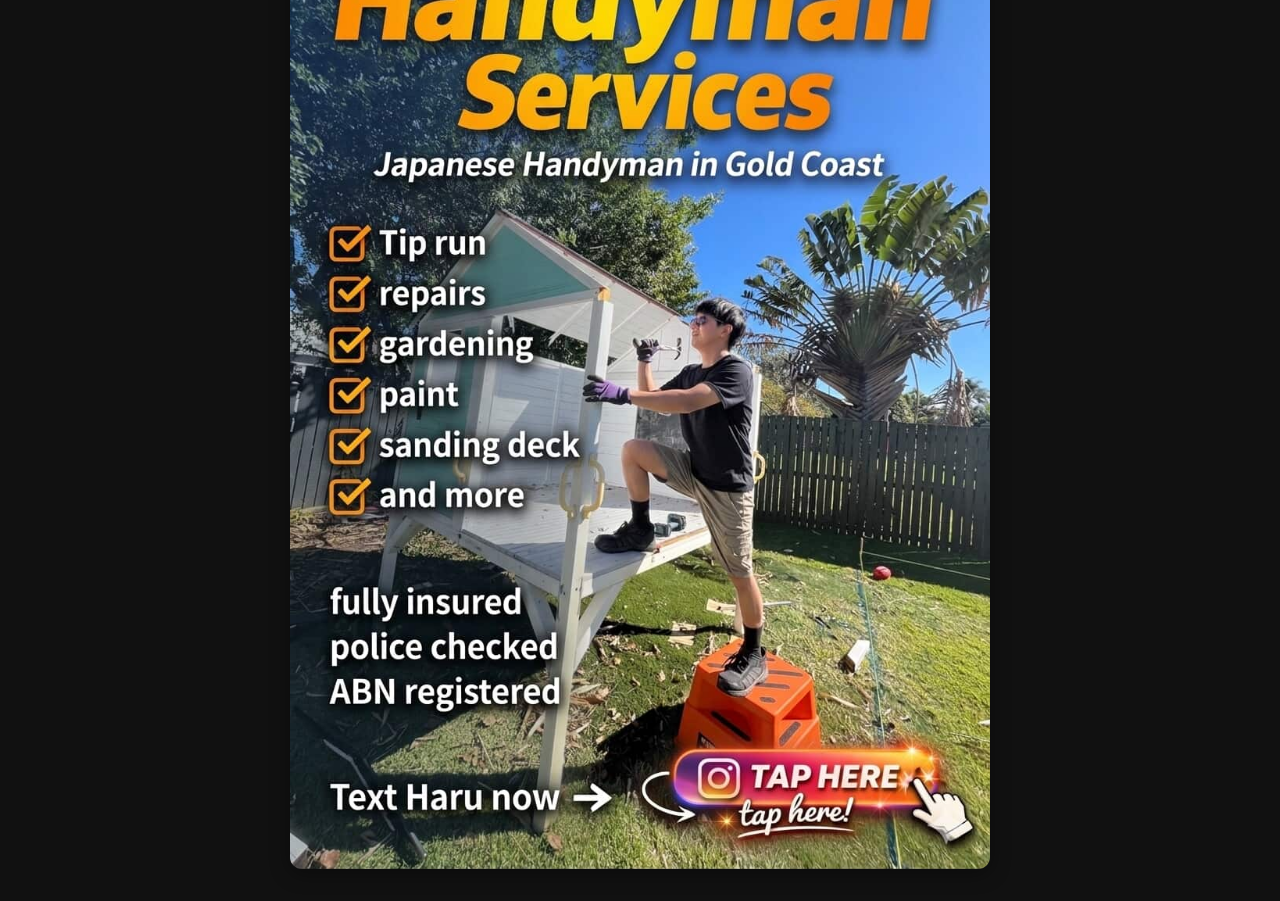
==== commit 8c84dabe: "feat: add handyman ad banner at bottom of page with Instagram link" ====
--- a/index.html
+++ b/index.html
@@ -1214,6 +1214,19 @@
     </div>
   </footer>
 
+  <!-- ============================================================
+       HANDYMAN AD BANNER
+       ============================================================ -->
+  <div style="background:#111; padding:1.5rem 1rem; text-align:center;">
+    <a href="https://www.instagram.com/handyman.mogu312?utm_source=ig_web_button_share_sheet&igsh=ZDNlZDc0MzIxNw=="
+      target="_blank" rel="noopener noreferrer" aria-label="Handyman Services by Mogu — view on Instagram"
+      style="display:inline-block; max-width:700px; width:100%;">
+      <img src="images/handyman 広告.jpg" alt="Handyman Services by Mogu — tap to visit Instagram"
+        style="width:100%; border-radius:12px; display:block; box-shadow:0 4px 20px rgba(0,0,0,.4); transition:opacity .2s;"
+        onmouseover="this.style.opacity='.85'" onmouseout="this.style.opacity='1'" loading="lazy" />
+    </a>
+  </div>
+
   <script src="script.js"></script>
 
 </body>
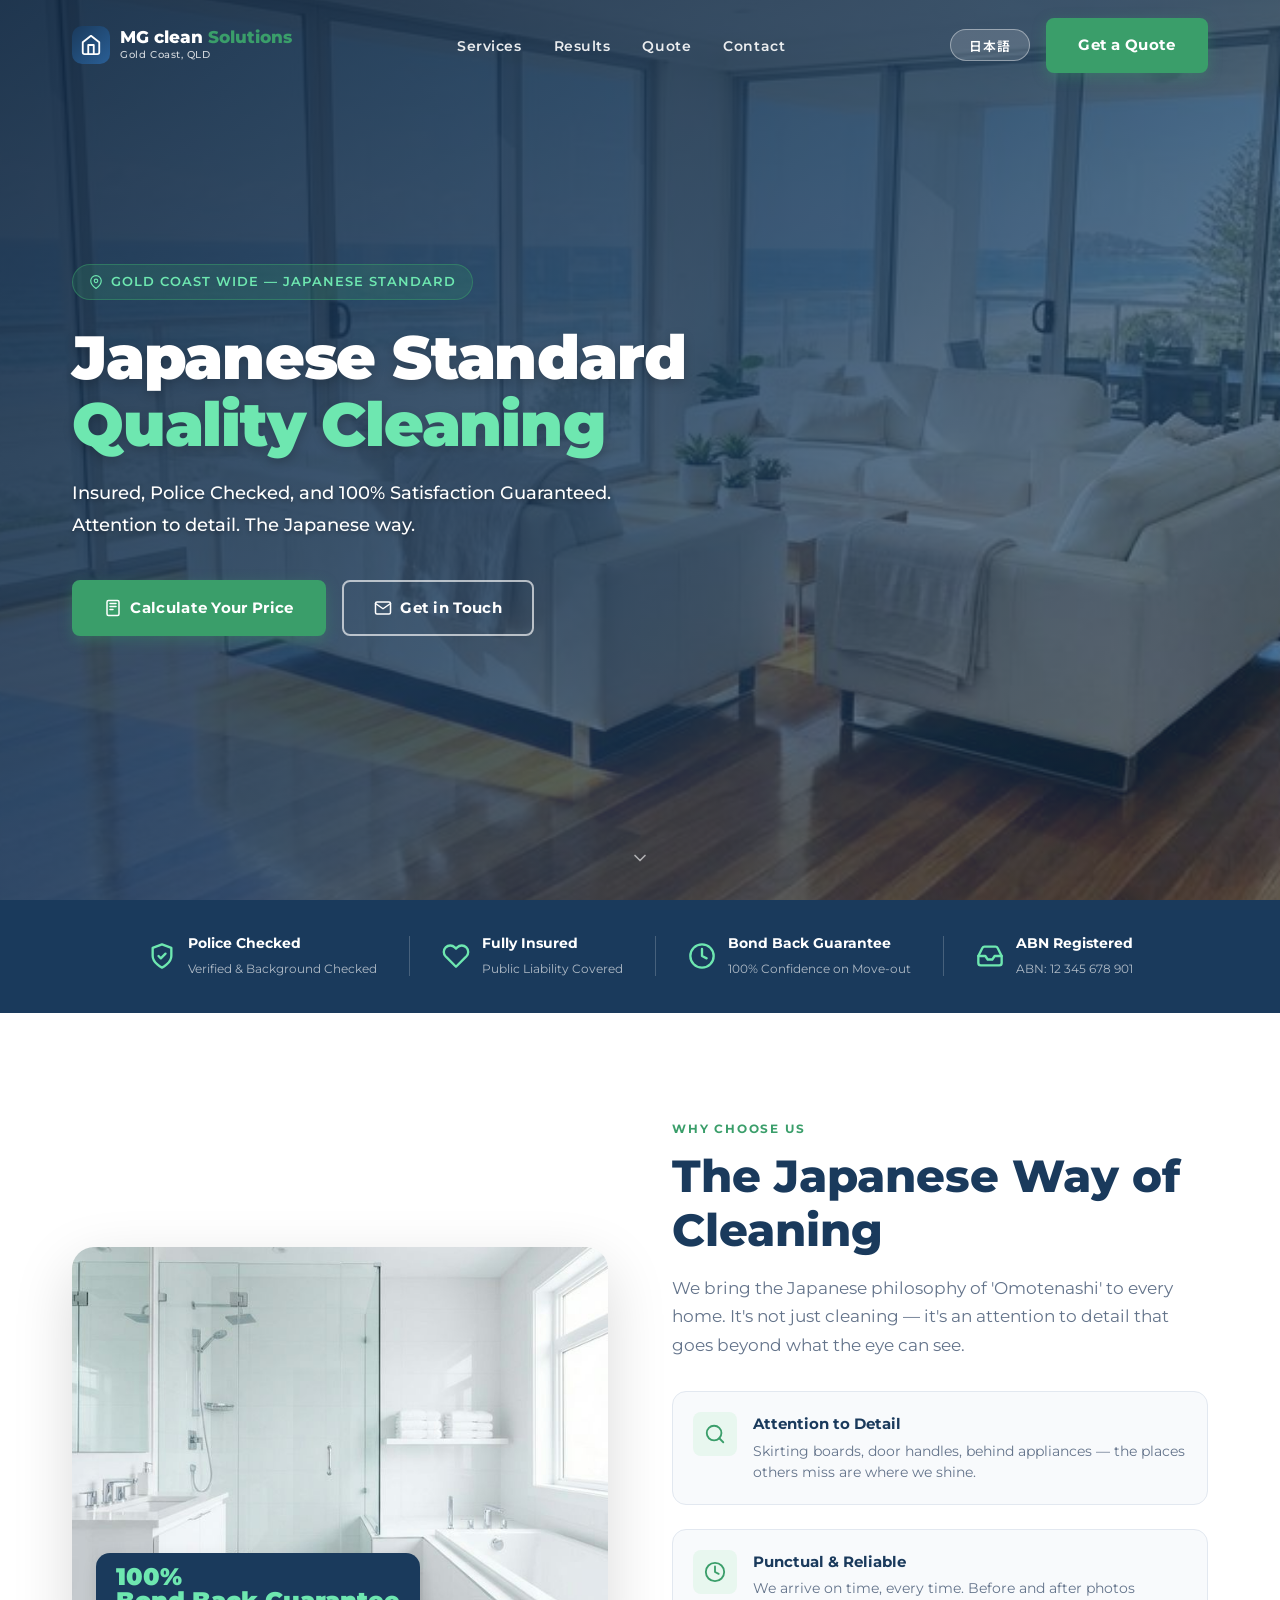
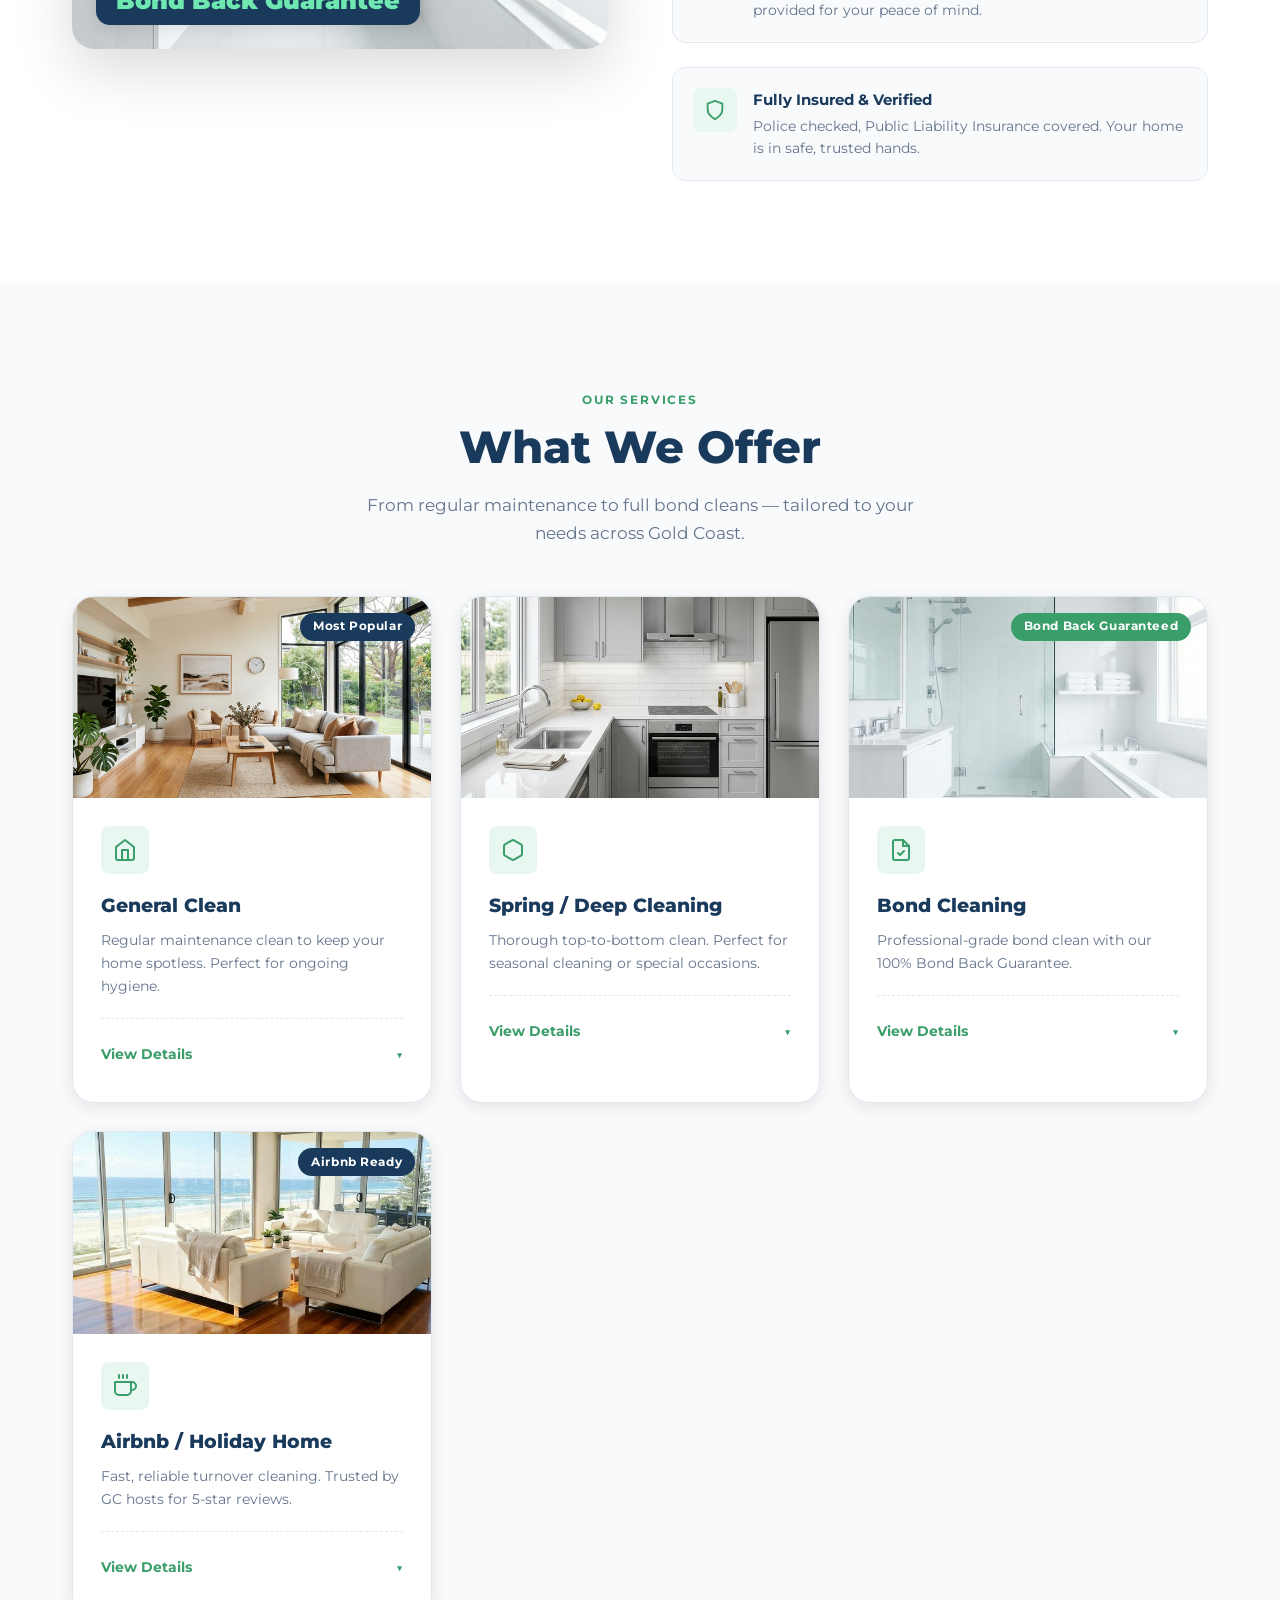
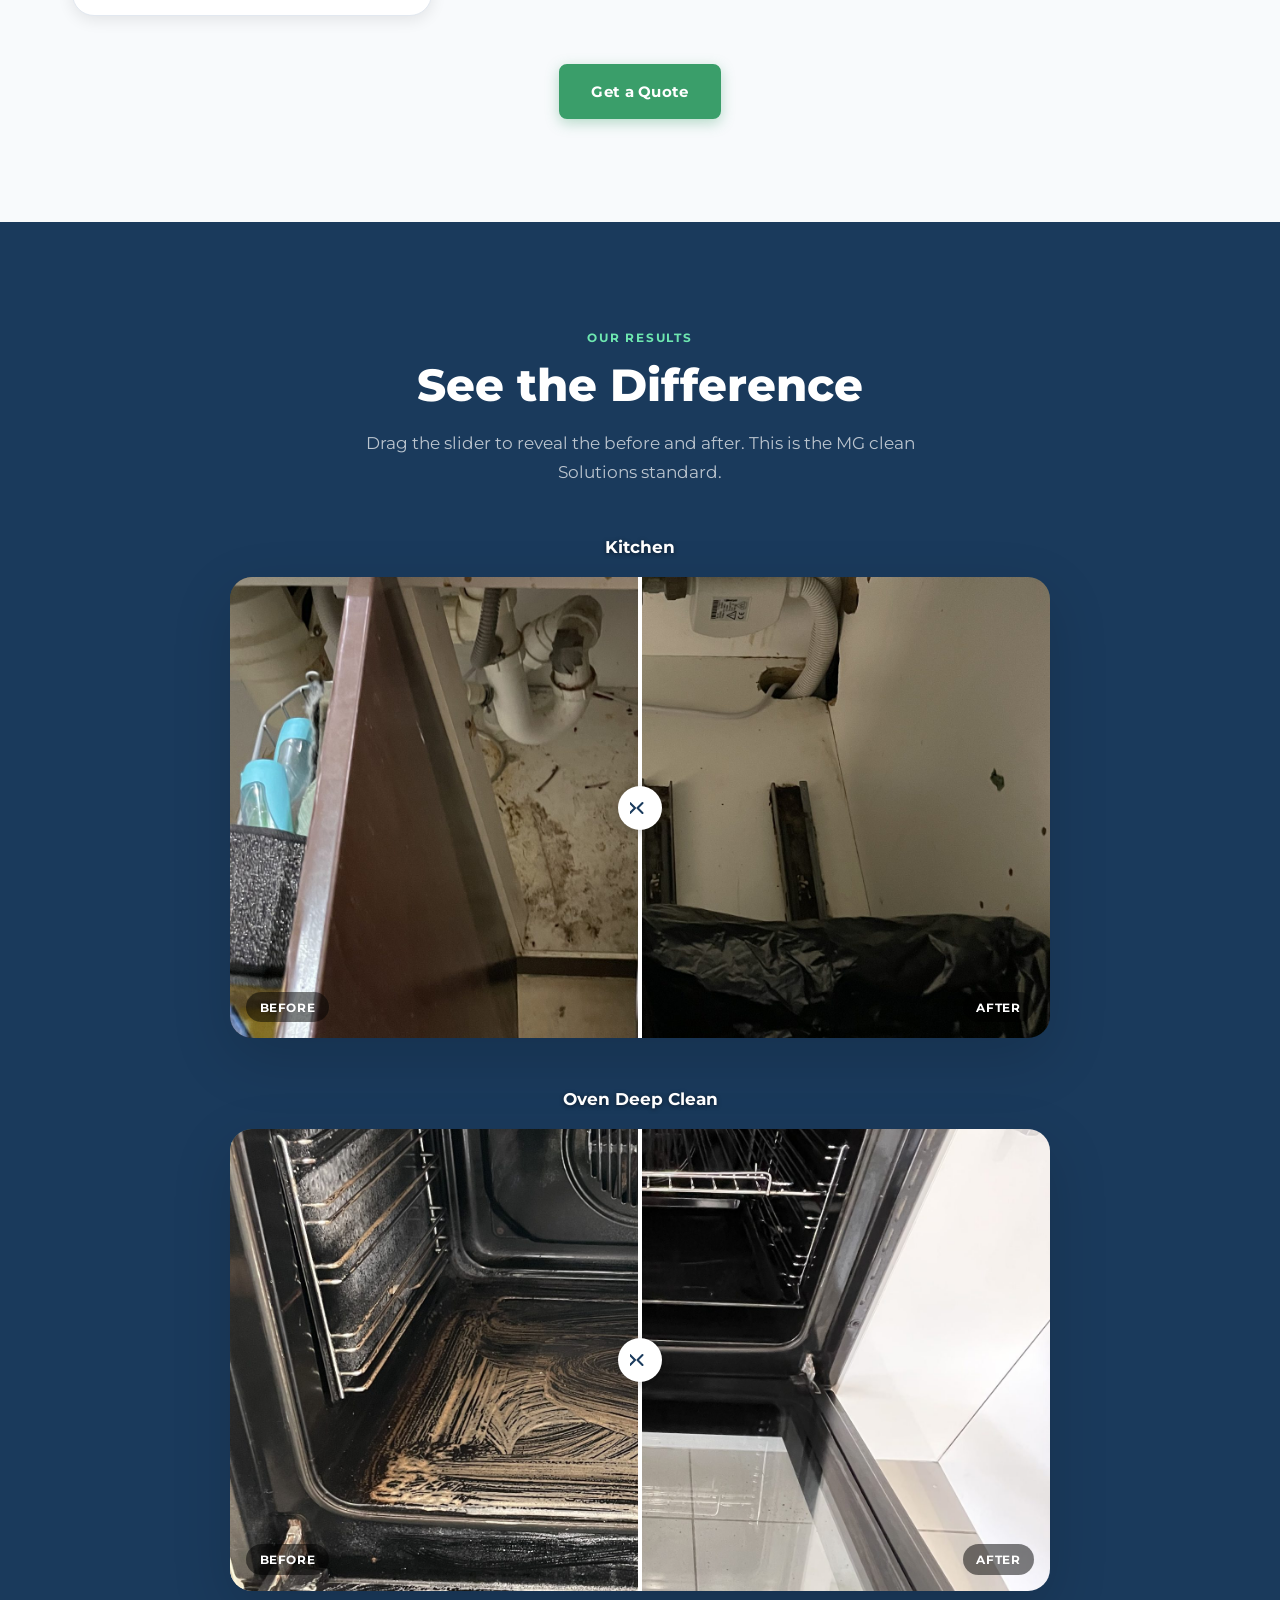
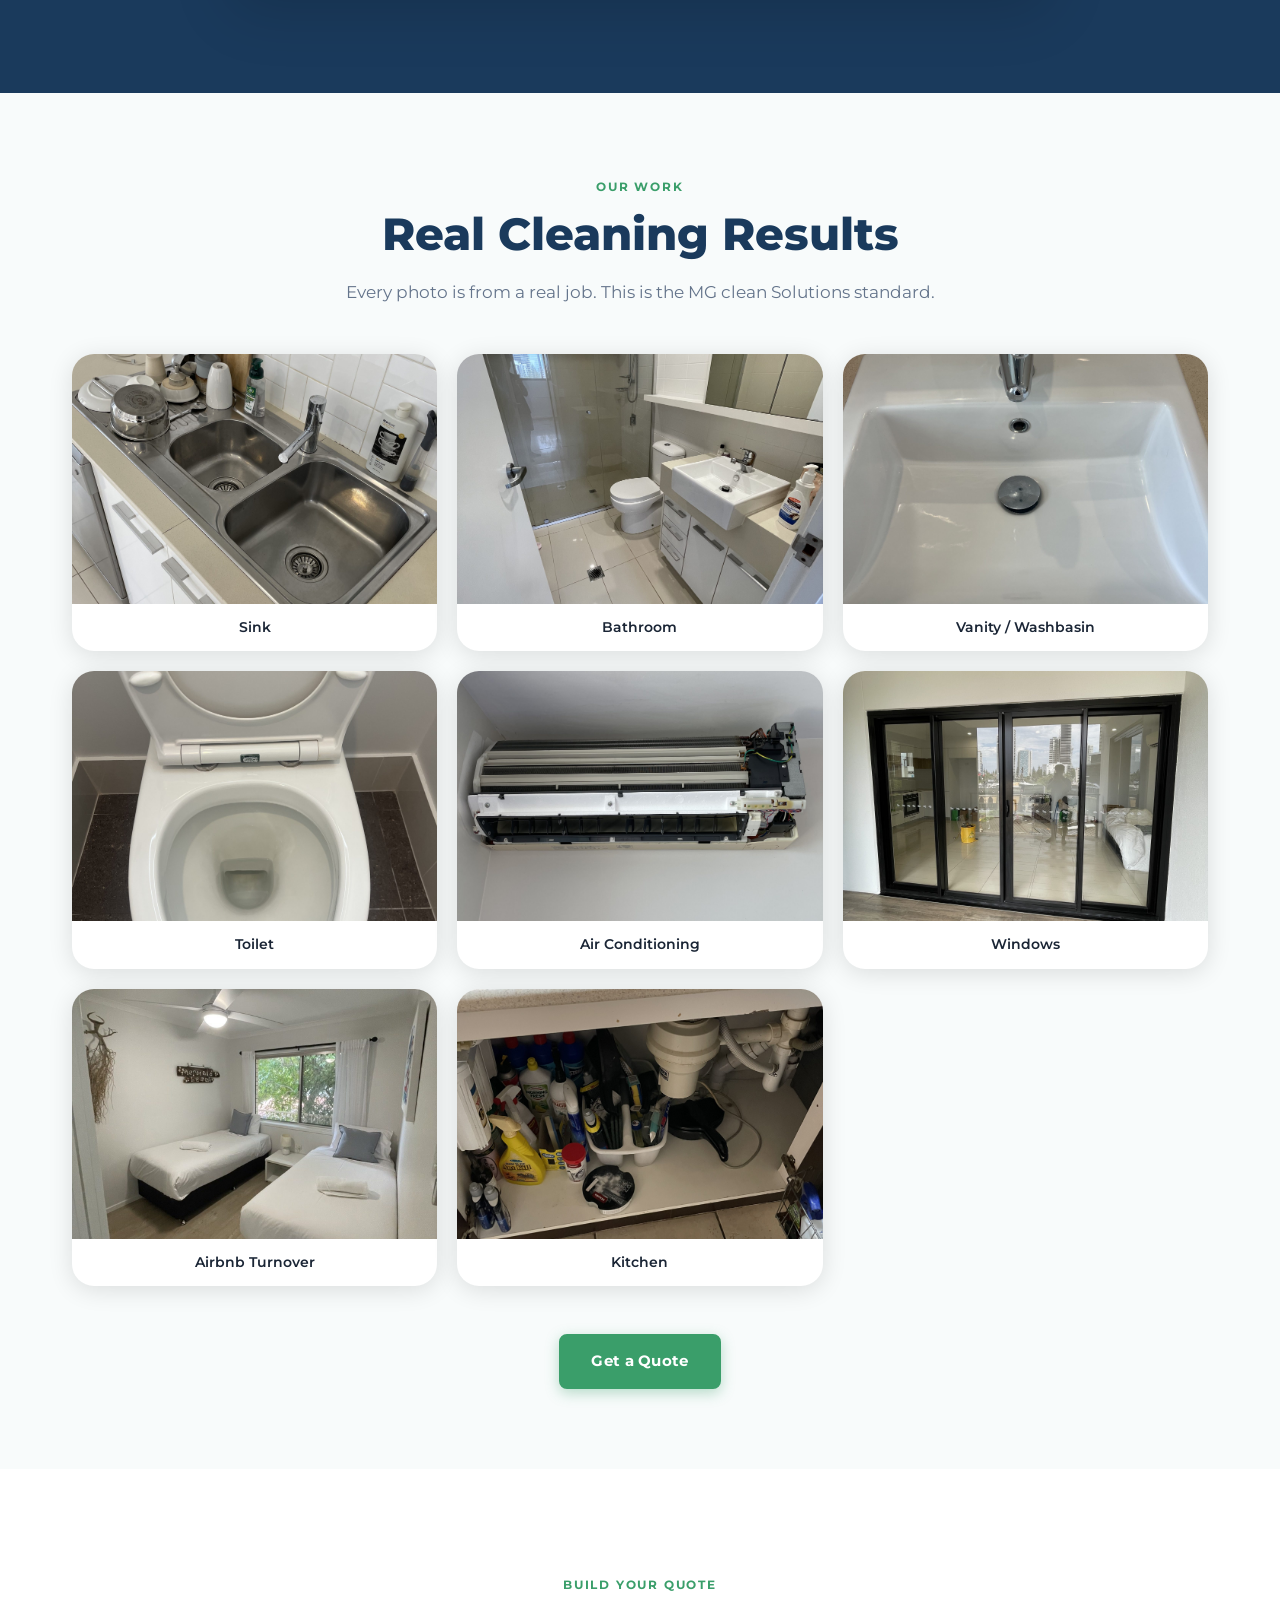
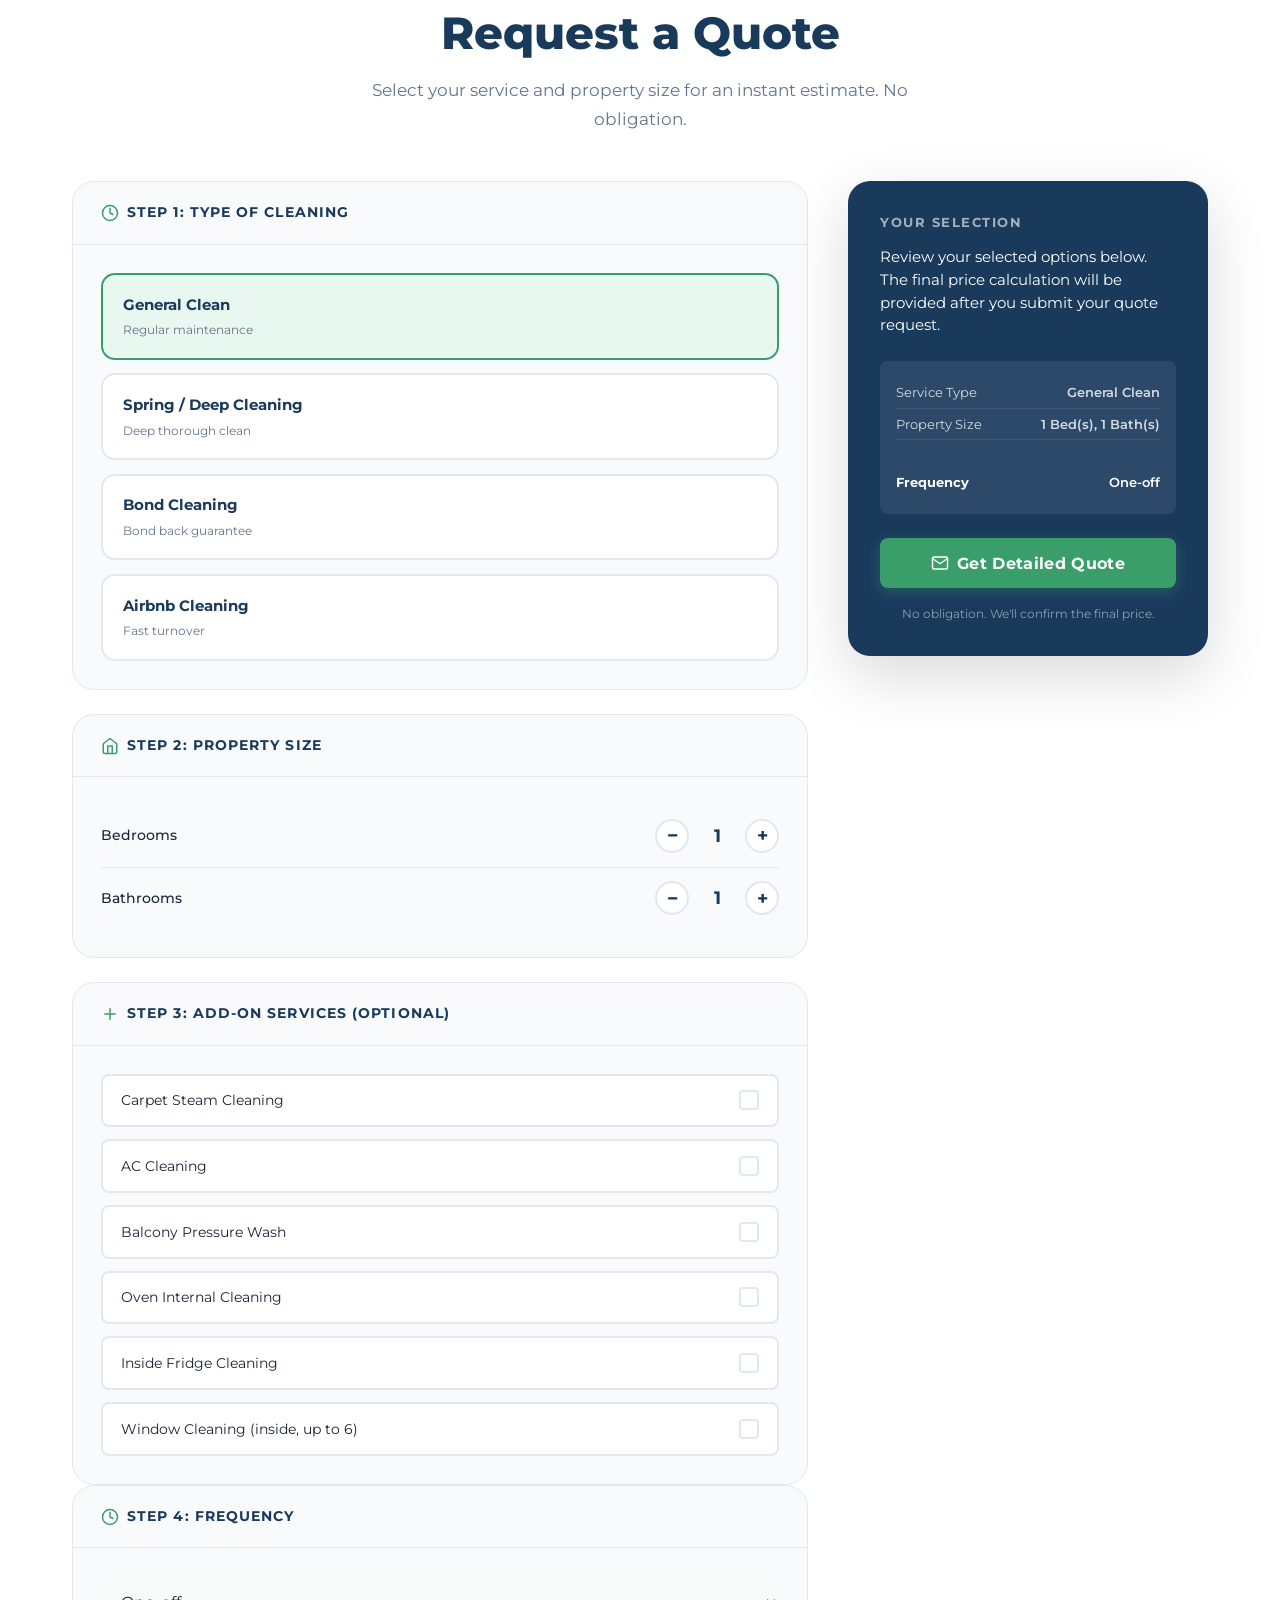
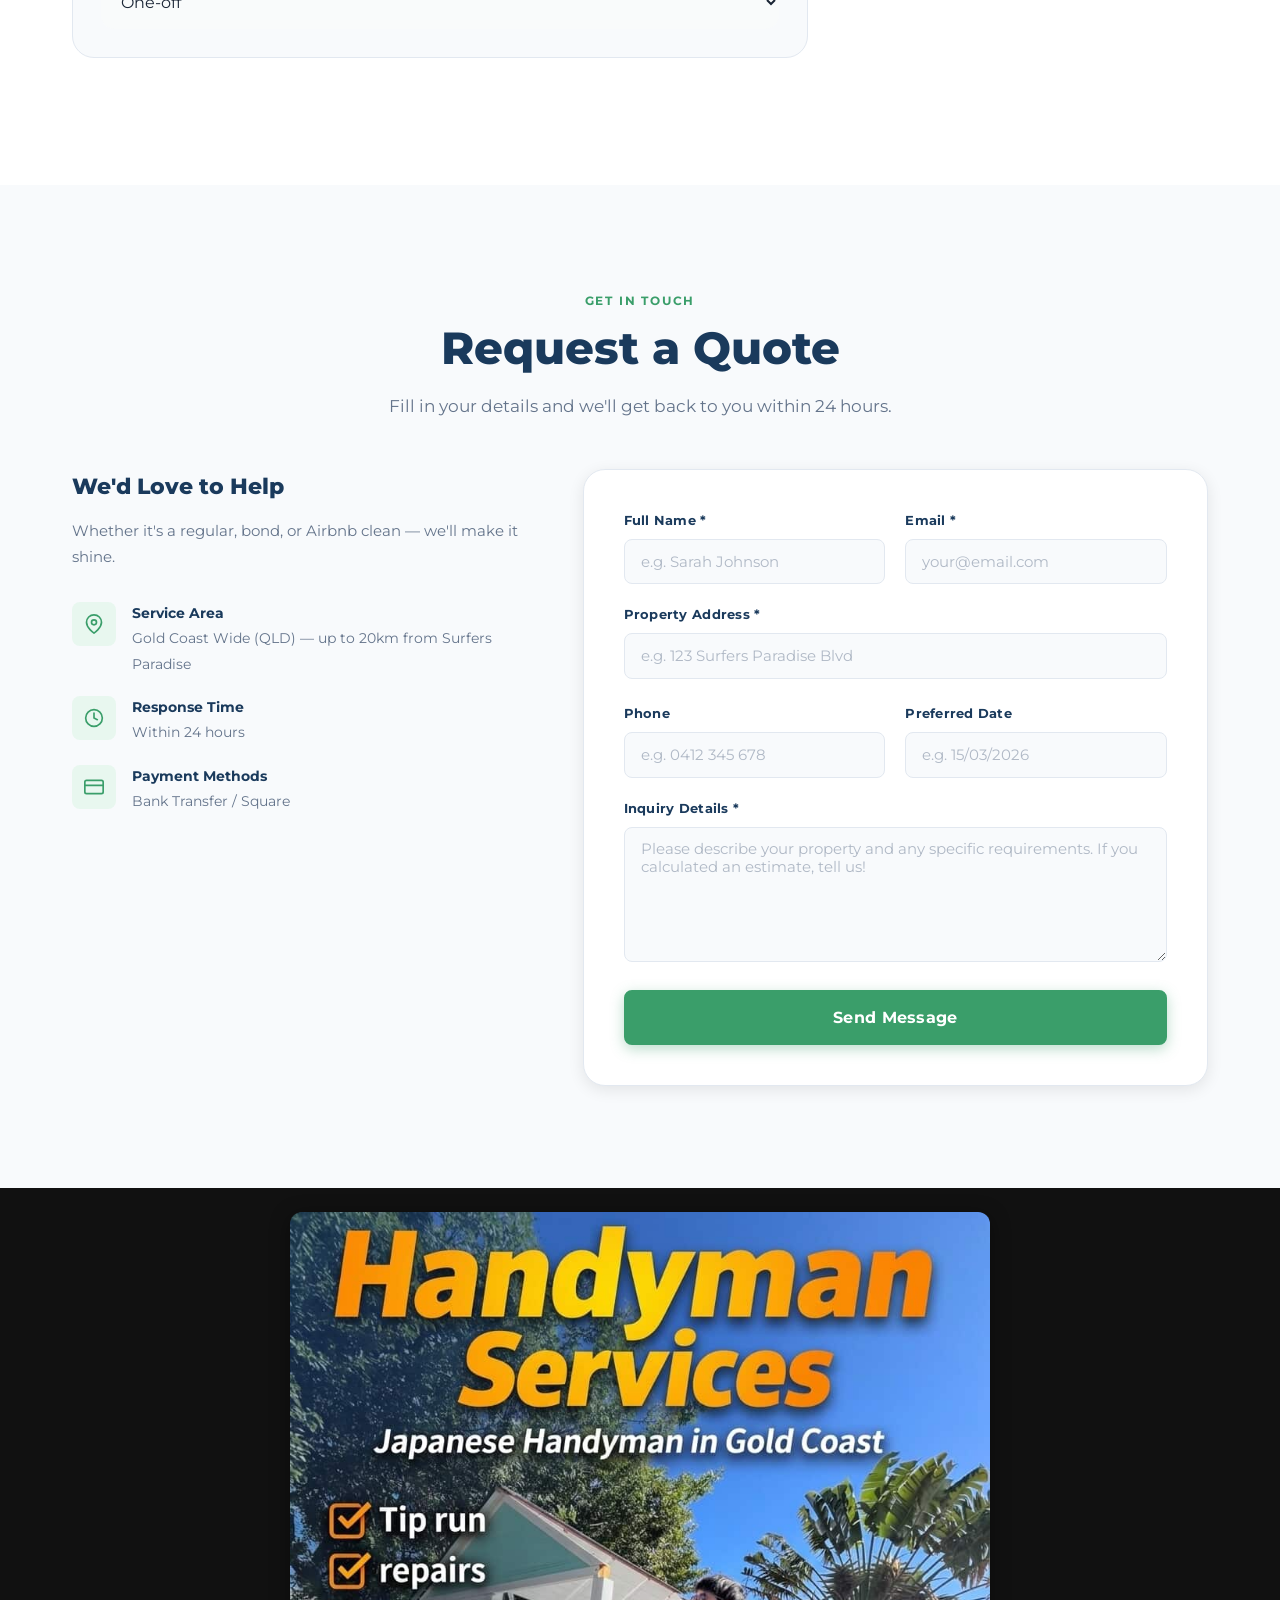
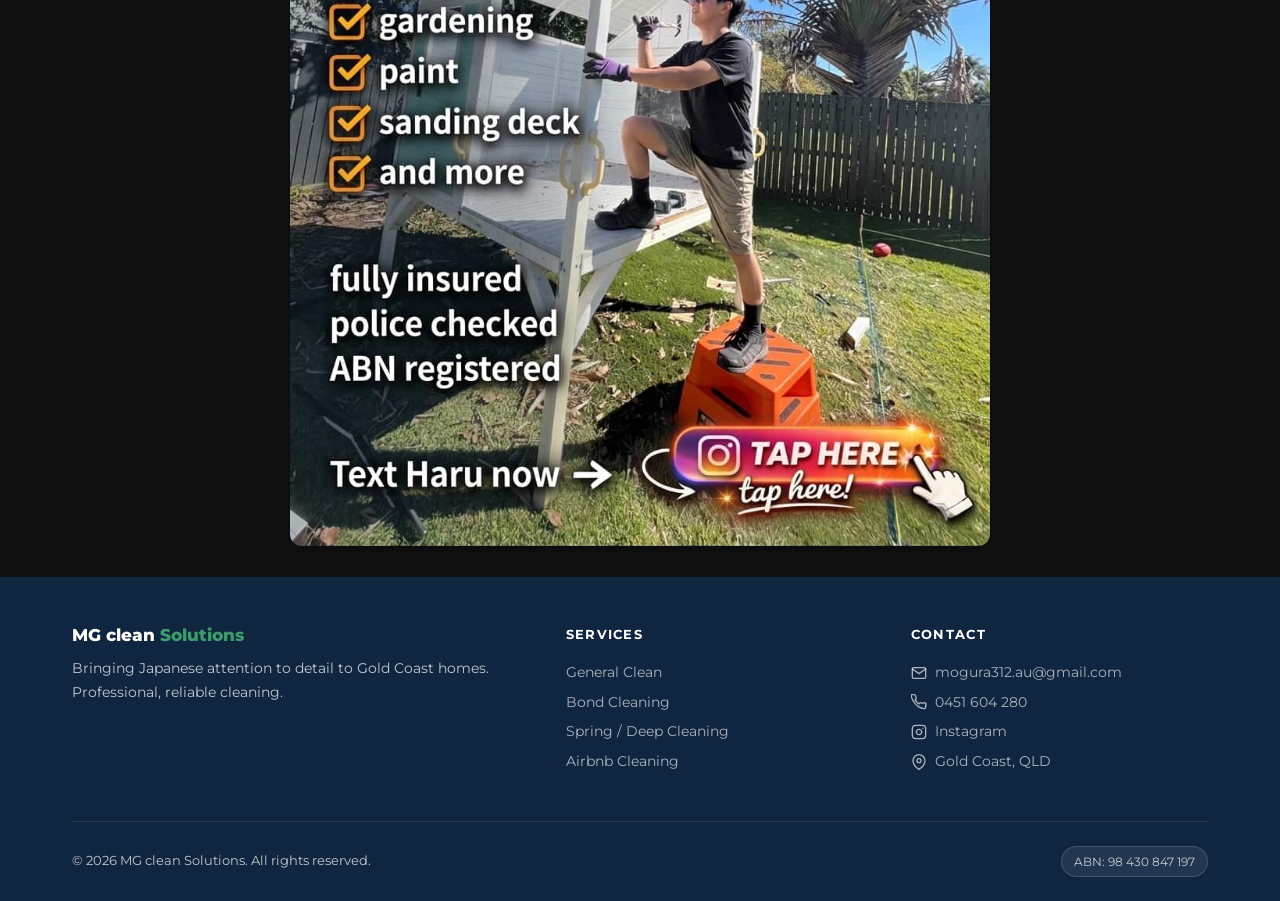
==== commit e2ed69cb: "fix: move handyman ad banner to between contact section and footer" ====
--- a/index.html
+++ b/index.html
@@ -1139,6 +1139,19 @@
   </main>
 
   <!-- ============================================================
+       HANDYMAN AD BANNER
+       ============================================================ -->
+  <div style="background:#111; padding:1.5rem 1rem; text-align:center;">
+    <a href="https://www.instagram.com/handyman.mogu312?utm_source=ig_web_button_share_sheet&igsh=ZDNlZDc0MzIxNw=="
+      target="_blank" rel="noopener noreferrer" aria-label="Handyman Services by Mogu — view on Instagram"
+      style="display:inline-block; max-width:700px; width:100%;">
+      <img src="images/handyman 広告.jpg" alt="Handyman Services by Mogu — tap to visit Instagram"
+        style="width:100%; border-radius:12px; display:block; box-shadow:0 4px 20px rgba(0,0,0,.4); transition:opacity .2s;"
+        onmouseover="this.style.opacity='.85'" onmouseout="this.style.opacity='1'" loading="lazy" />
+    </a>
+  </div>
+
+  <!-- ============================================================
      FOOTER
      ============================================================ -->
   <footer class="footer">
@@ -1213,20 +1226,6 @@
       </div>
     </div>
   </footer>
-
-  <!-- ============================================================
-       HANDYMAN AD BANNER
-       ============================================================ -->
-  <div style="background:#111; padding:1.5rem 1rem; text-align:center;">
-    <a href="https://www.instagram.com/handyman.mogu312?utm_source=ig_web_button_share_sheet&igsh=ZDNlZDc0MzIxNw=="
-      target="_blank" rel="noopener noreferrer" aria-label="Handyman Services by Mogu — view on Instagram"
-      style="display:inline-block; max-width:700px; width:100%;">
-      <img src="images/handyman 広告.jpg" alt="Handyman Services by Mogu — tap to visit Instagram"
-        style="width:100%; border-radius:12px; display:block; box-shadow:0 4px 20px rgba(0,0,0,.4); transition:opacity .2s;"
-        onmouseover="this.style.opacity='.85'" onmouseout="this.style.opacity='1'" loading="lazy" />
-    </a>
-  </div>
-
   <script src="script.js"></script>
 
 </body>
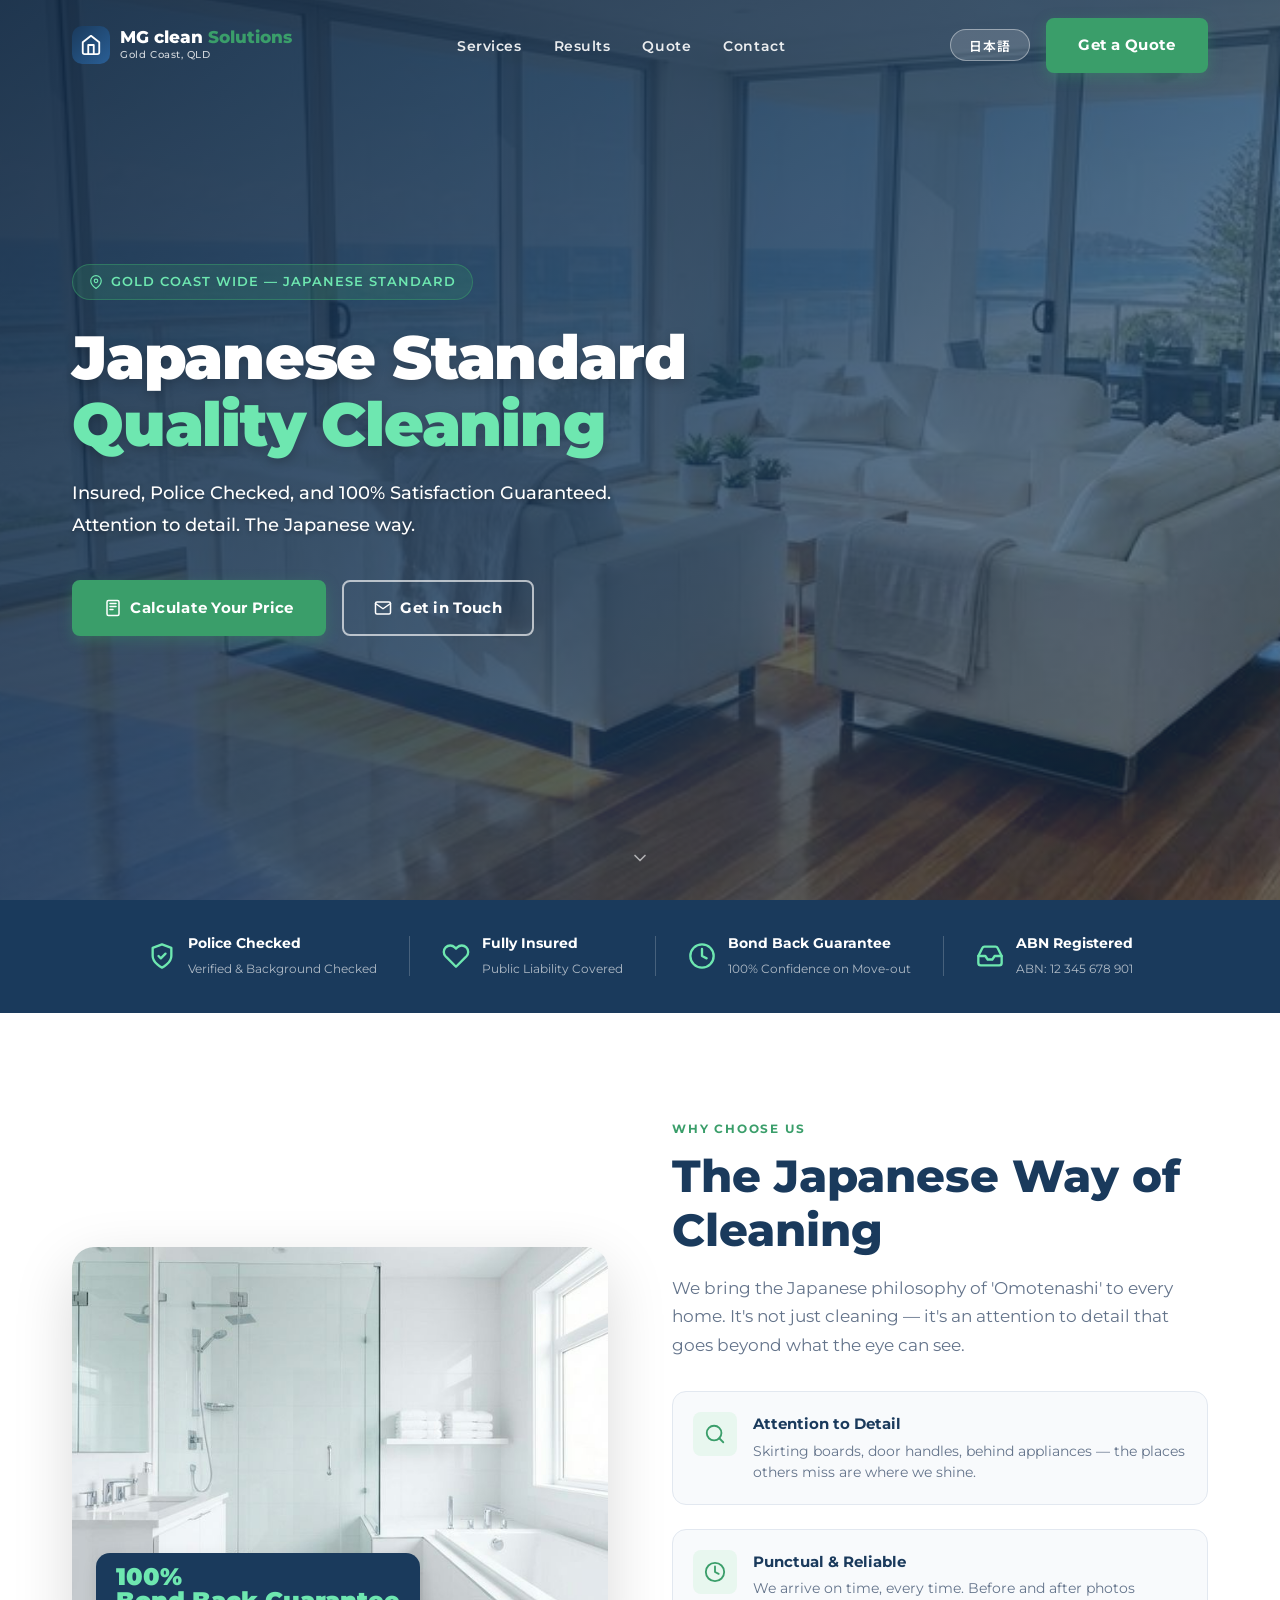
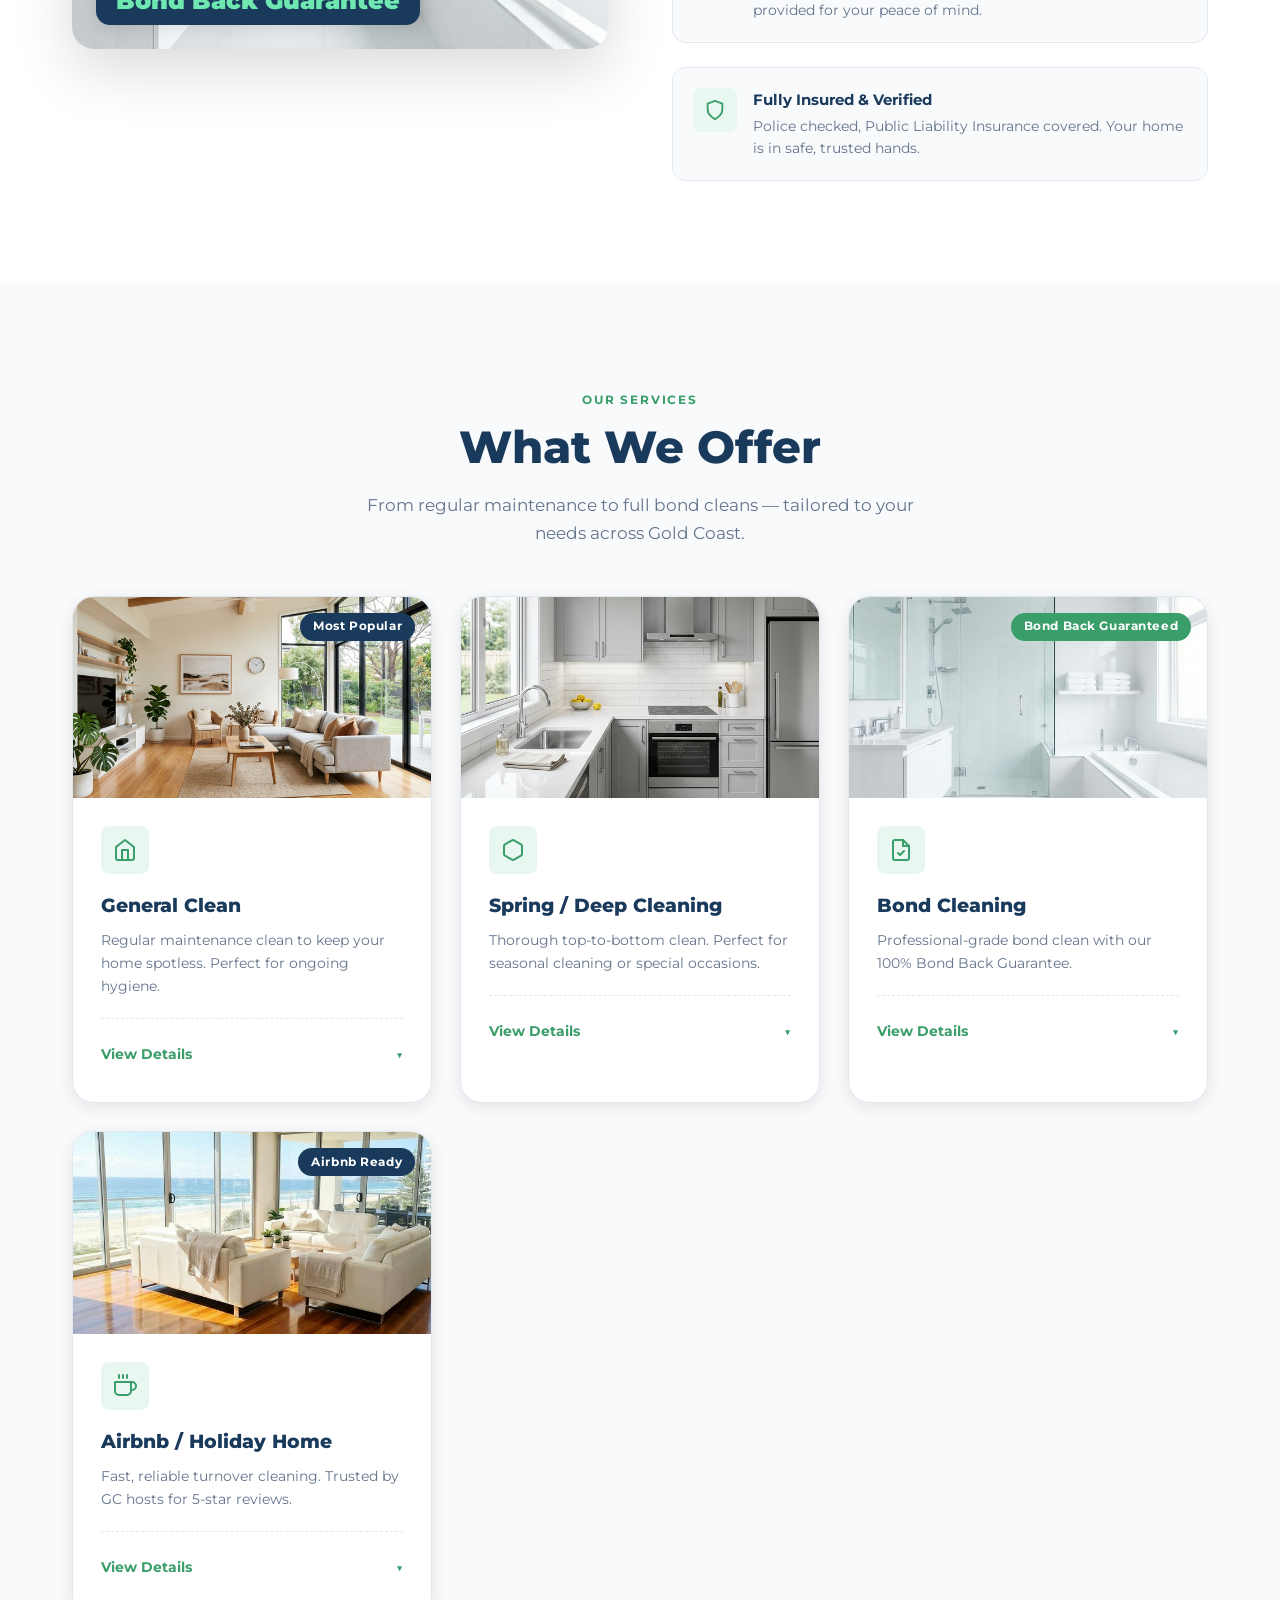
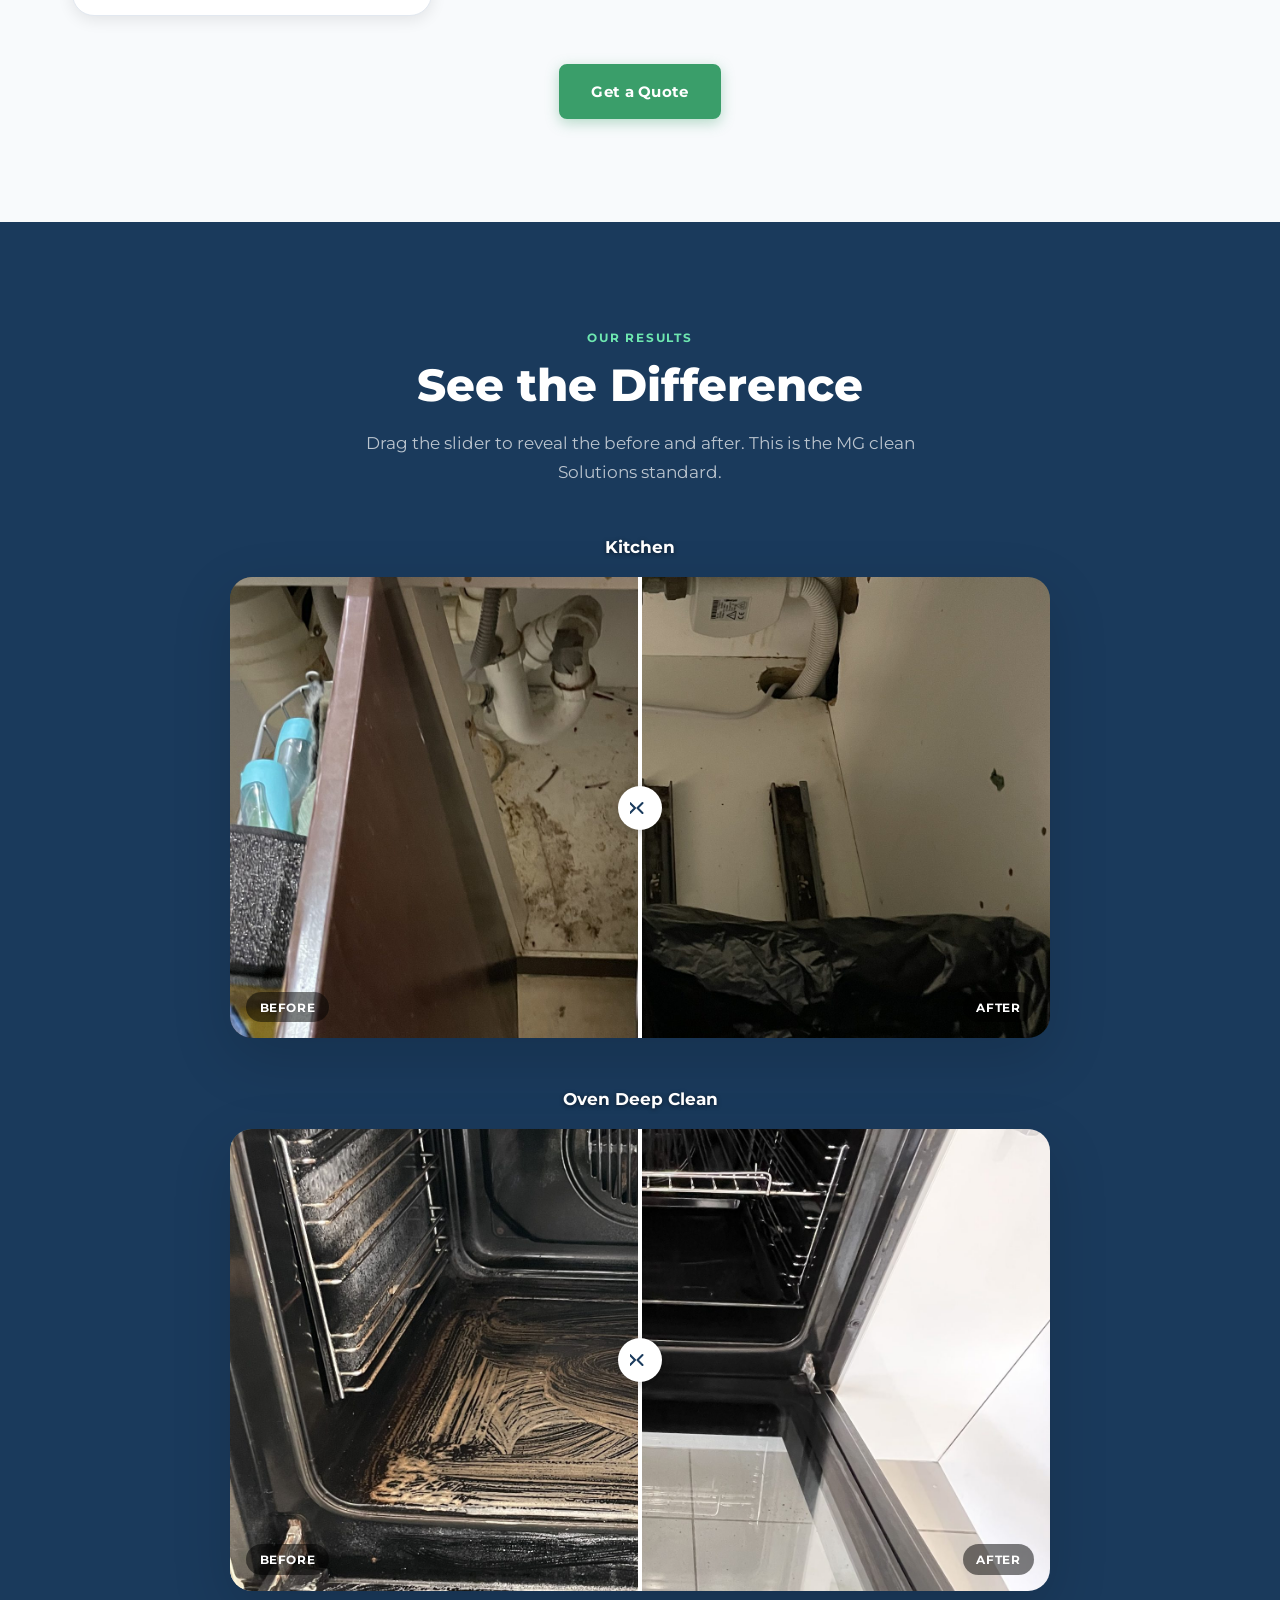
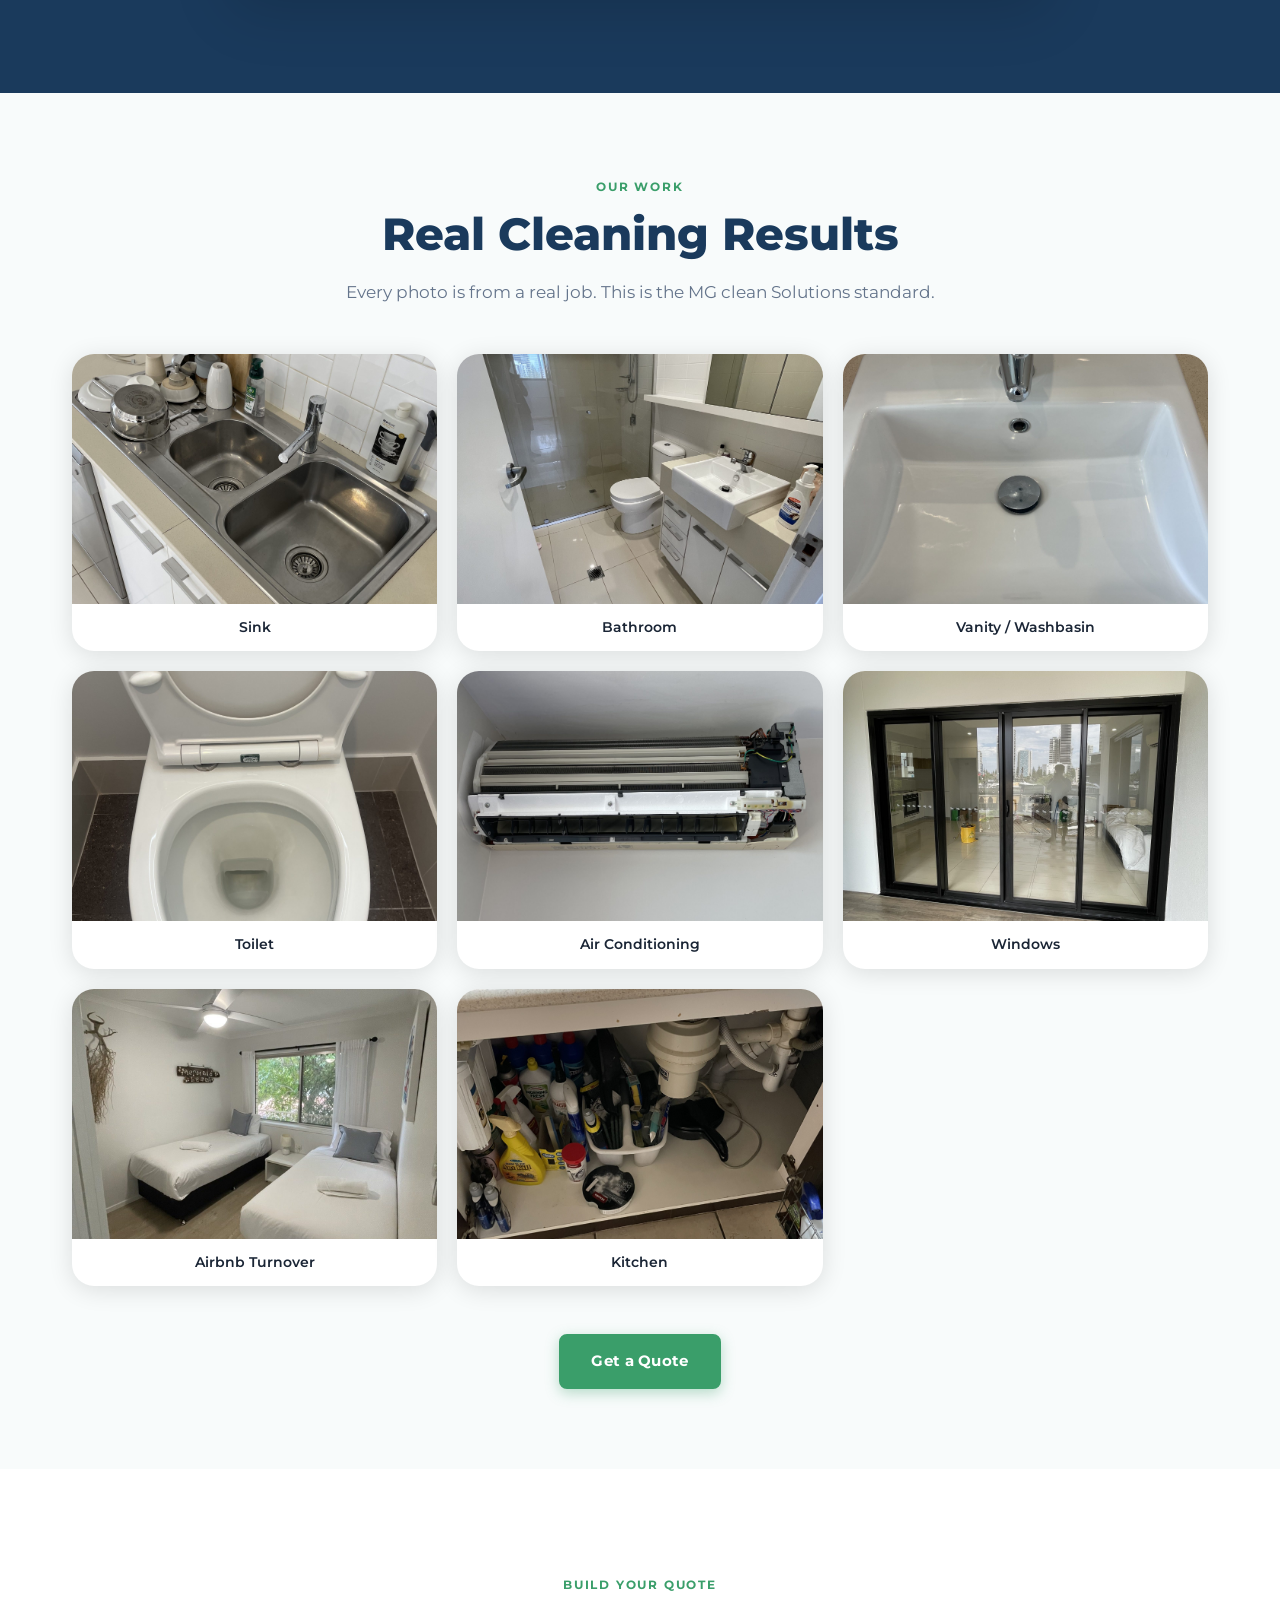
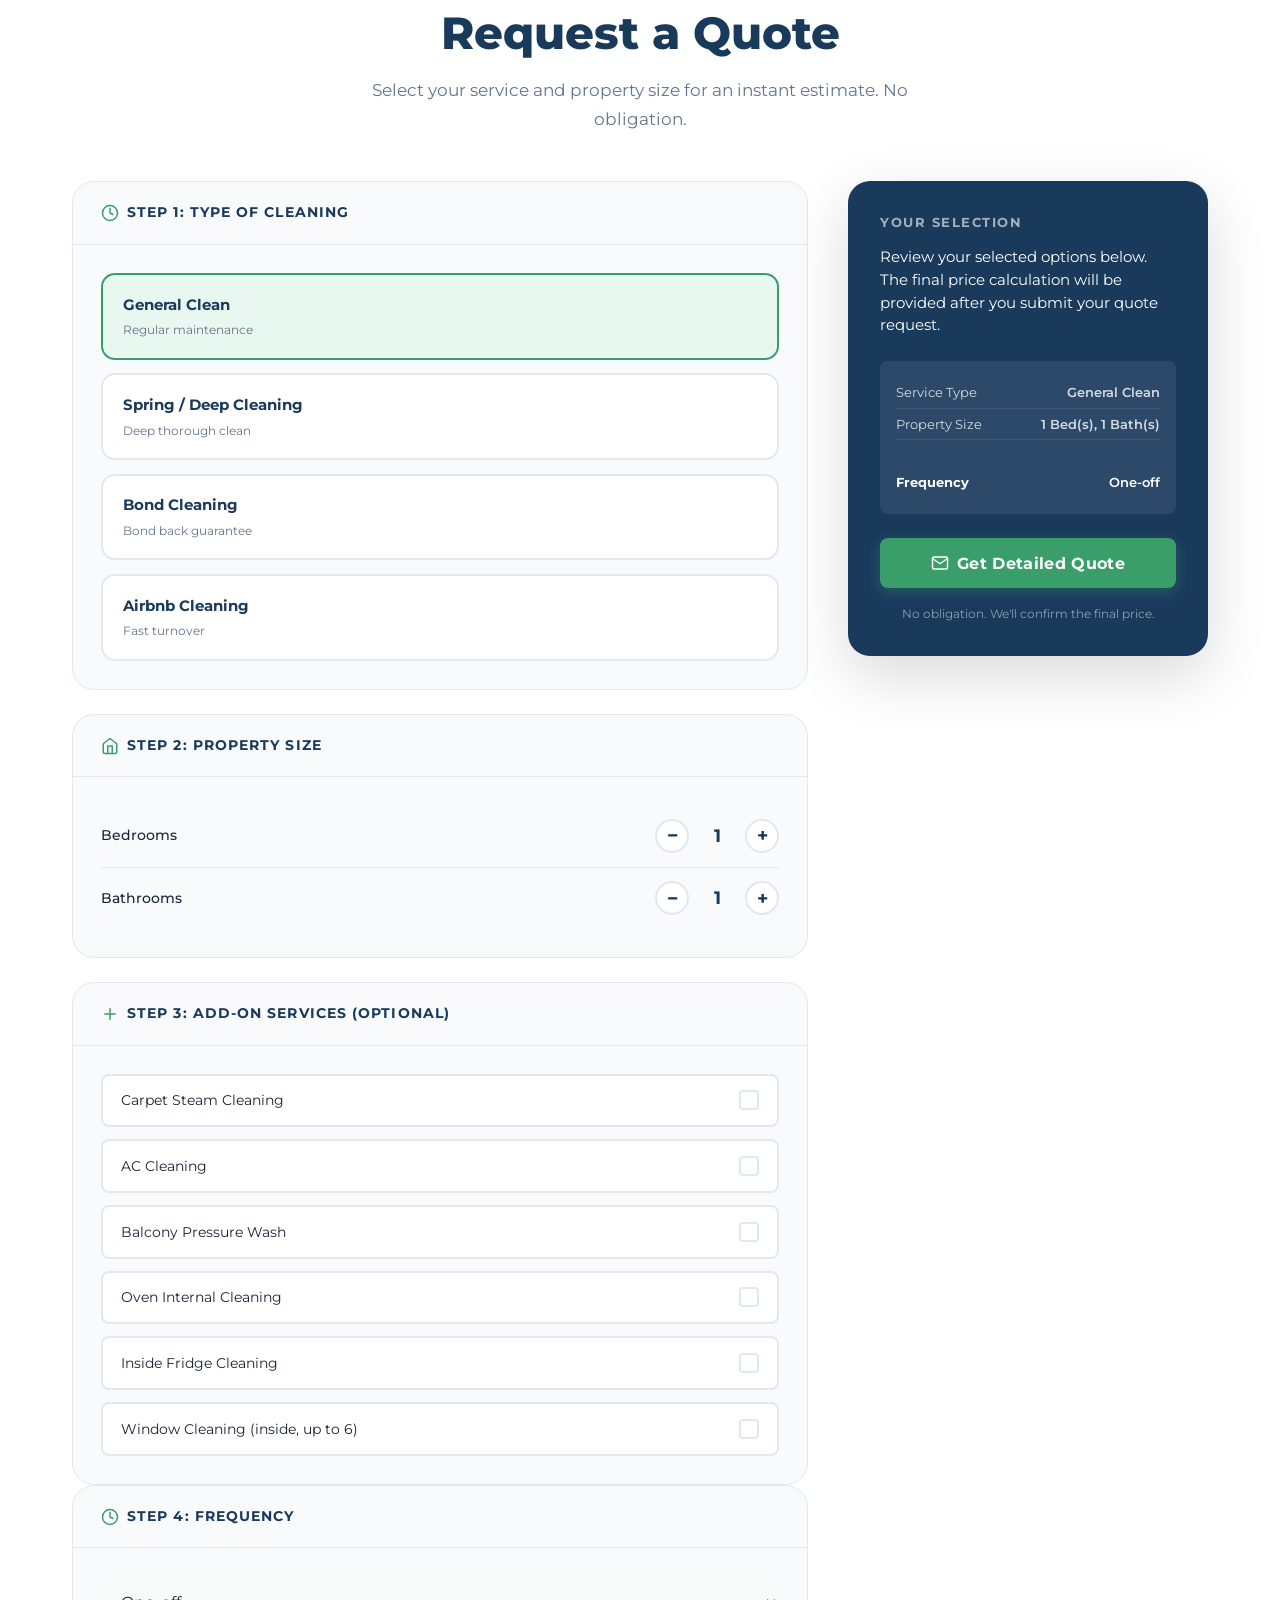
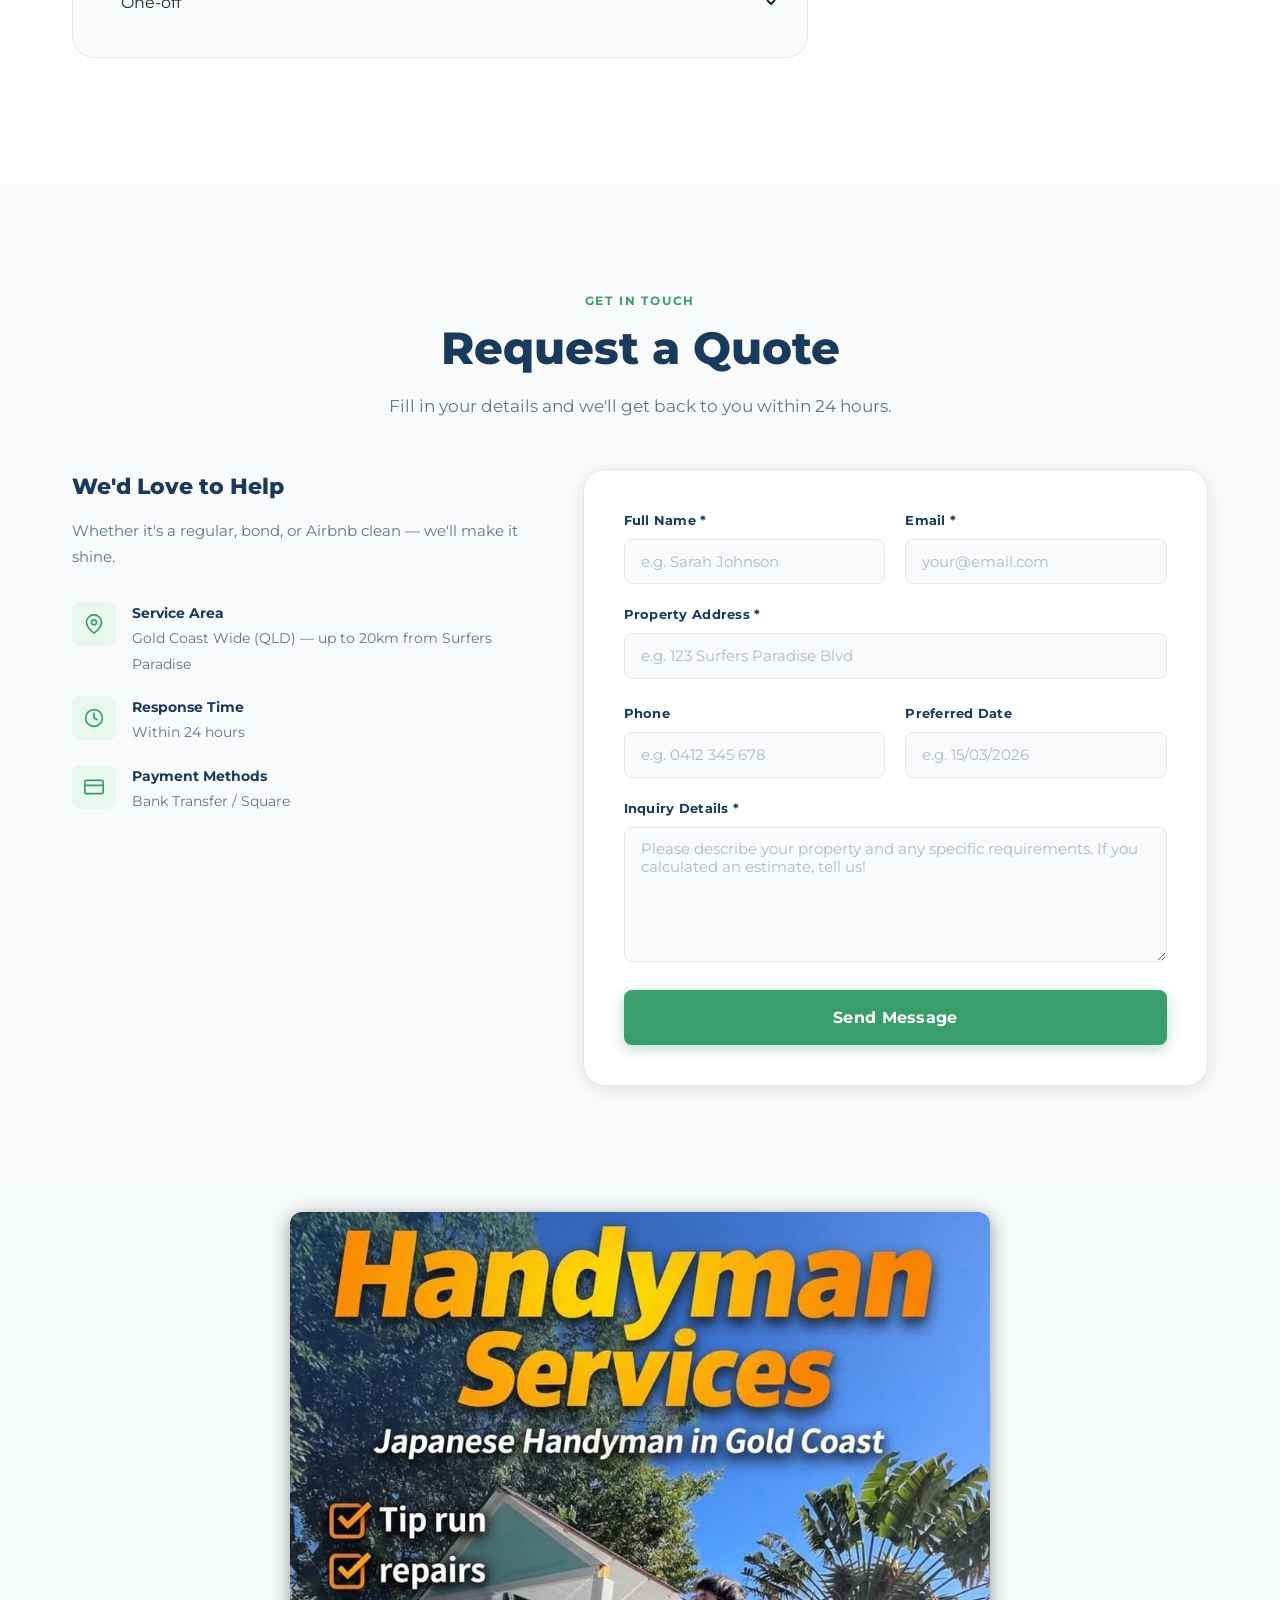
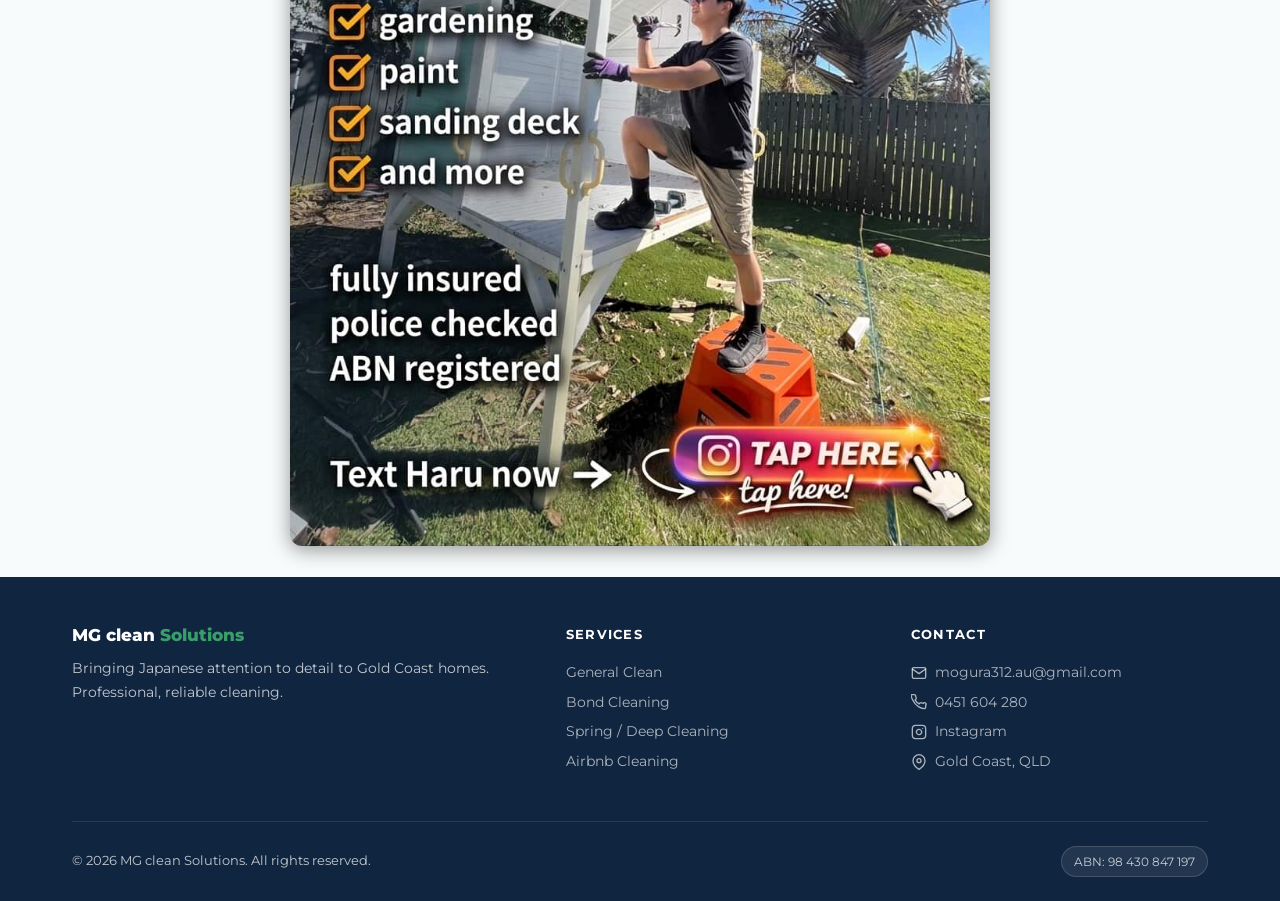
==== commit badf415e: "fix: change ad banner background to white site theme color" ====
--- a/index.html
+++ b/index.html
@@ -1141,7 +1141,7 @@
   <!-- ============================================================
        HANDYMAN AD BANNER
        ============================================================ -->
-  <div style="background:#111; padding:1.5rem 1rem; text-align:center;">
+  <div style="background:var(--surface-alt, #f8fbfb); padding:1.5rem 1rem; text-align:center;">
     <a href="https://www.instagram.com/handyman.mogu312?utm_source=ig_web_button_share_sheet&igsh=ZDNlZDc0MzIxNw=="
       target="_blank" rel="noopener noreferrer" aria-label="Handyman Services by Mogu — view on Instagram"
       style="display:inline-block; max-width:700px; width:100%;">
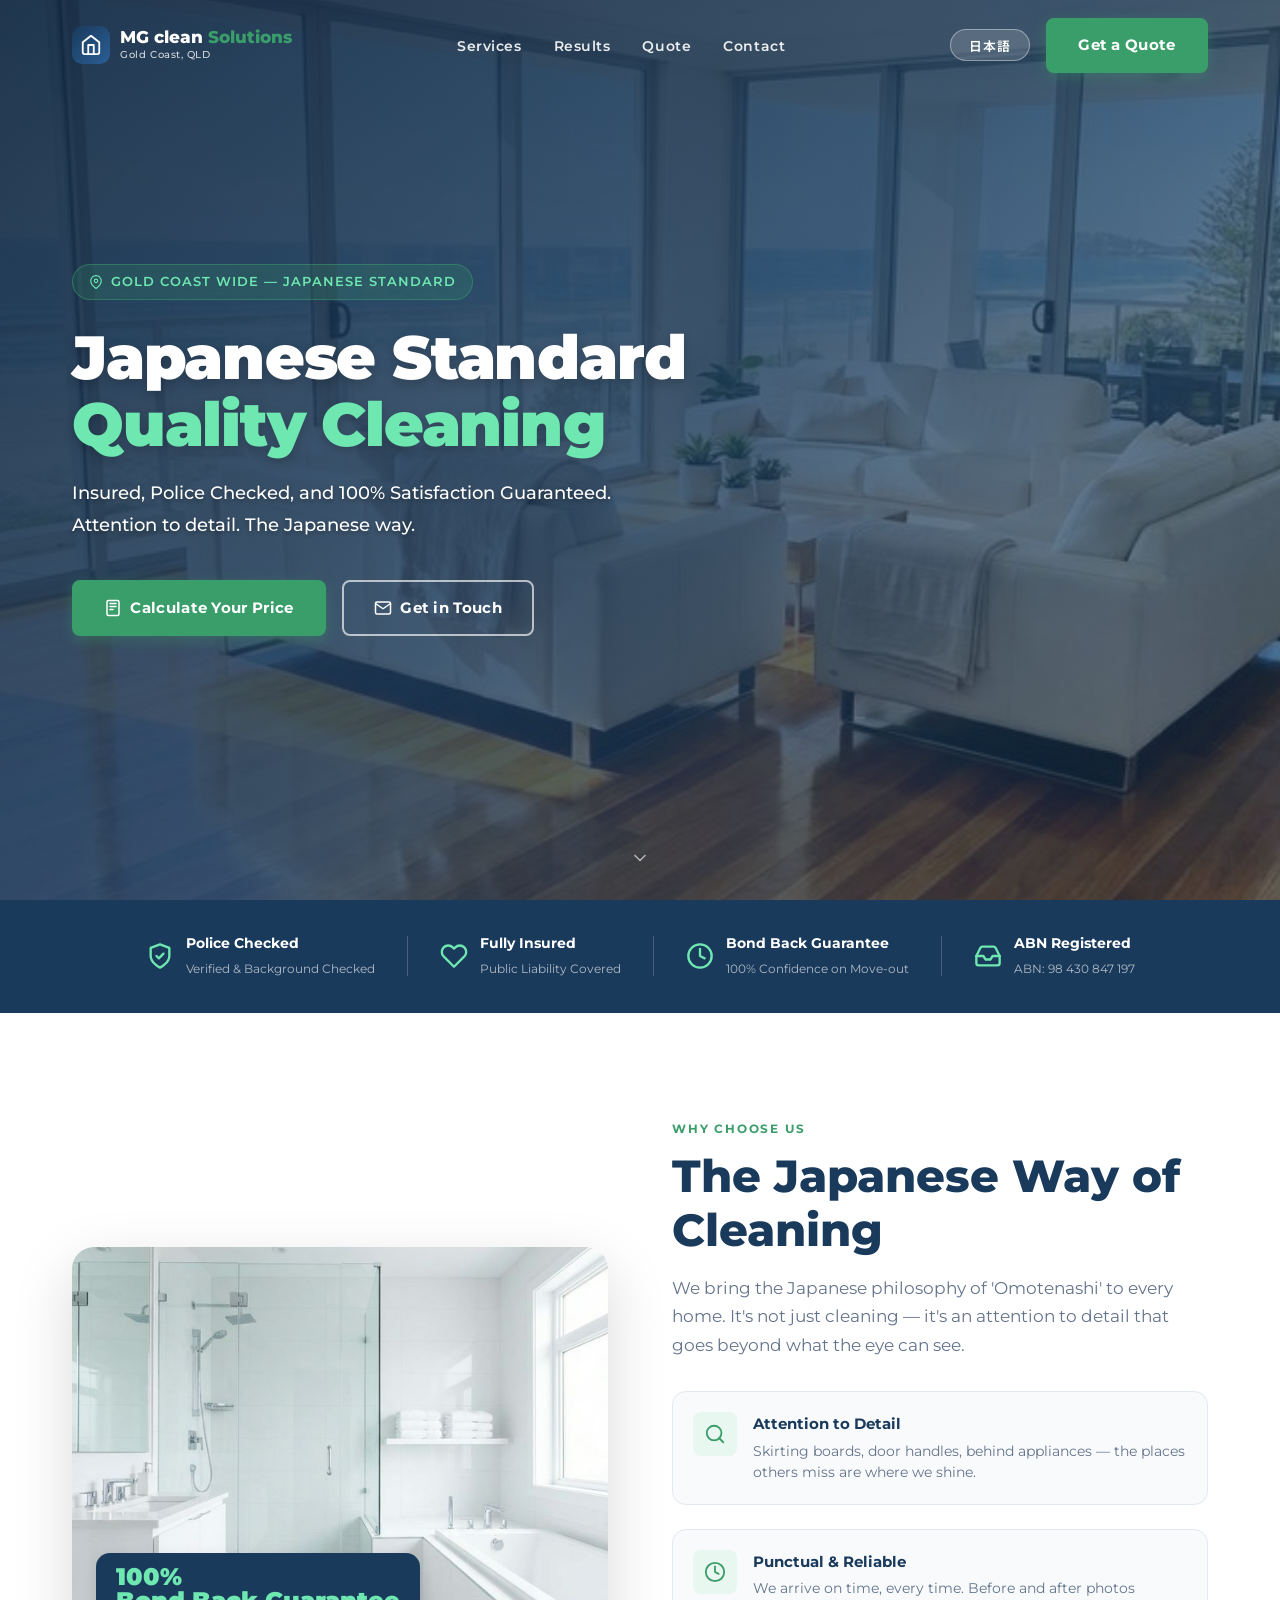
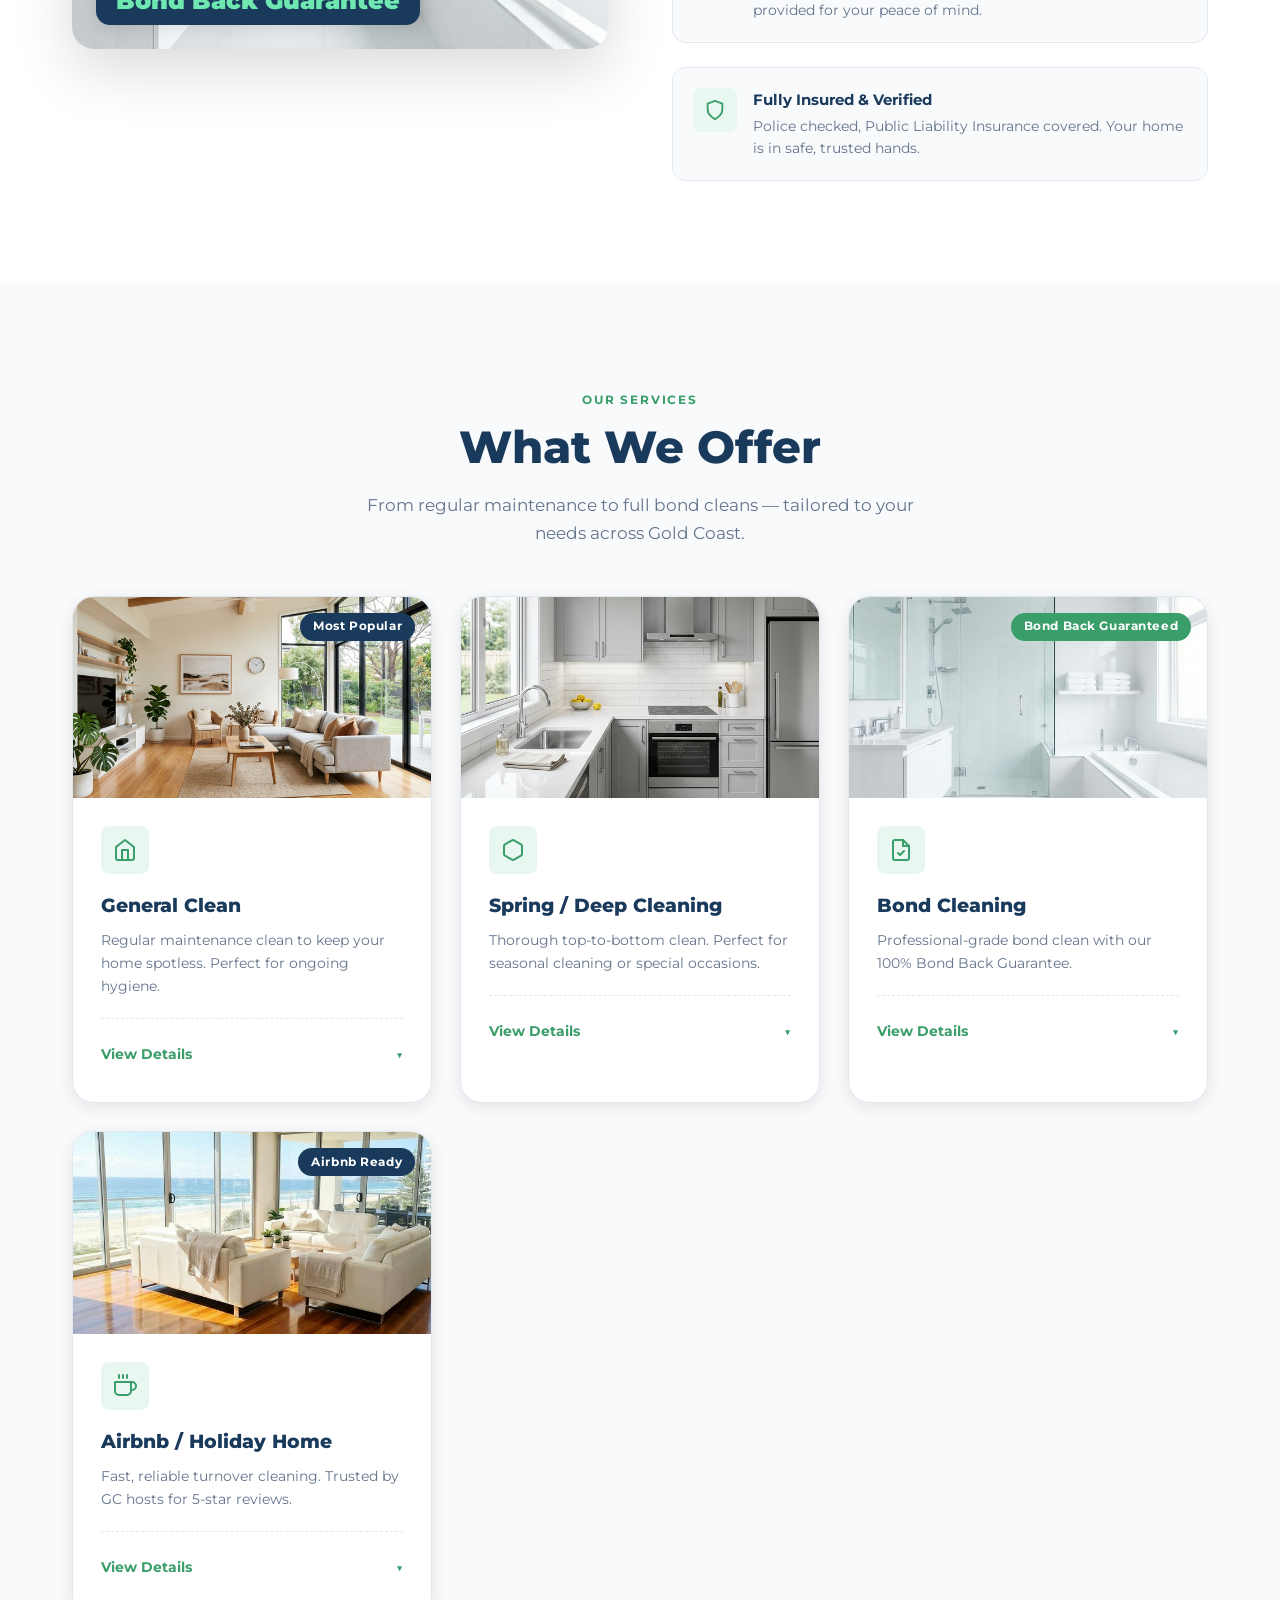
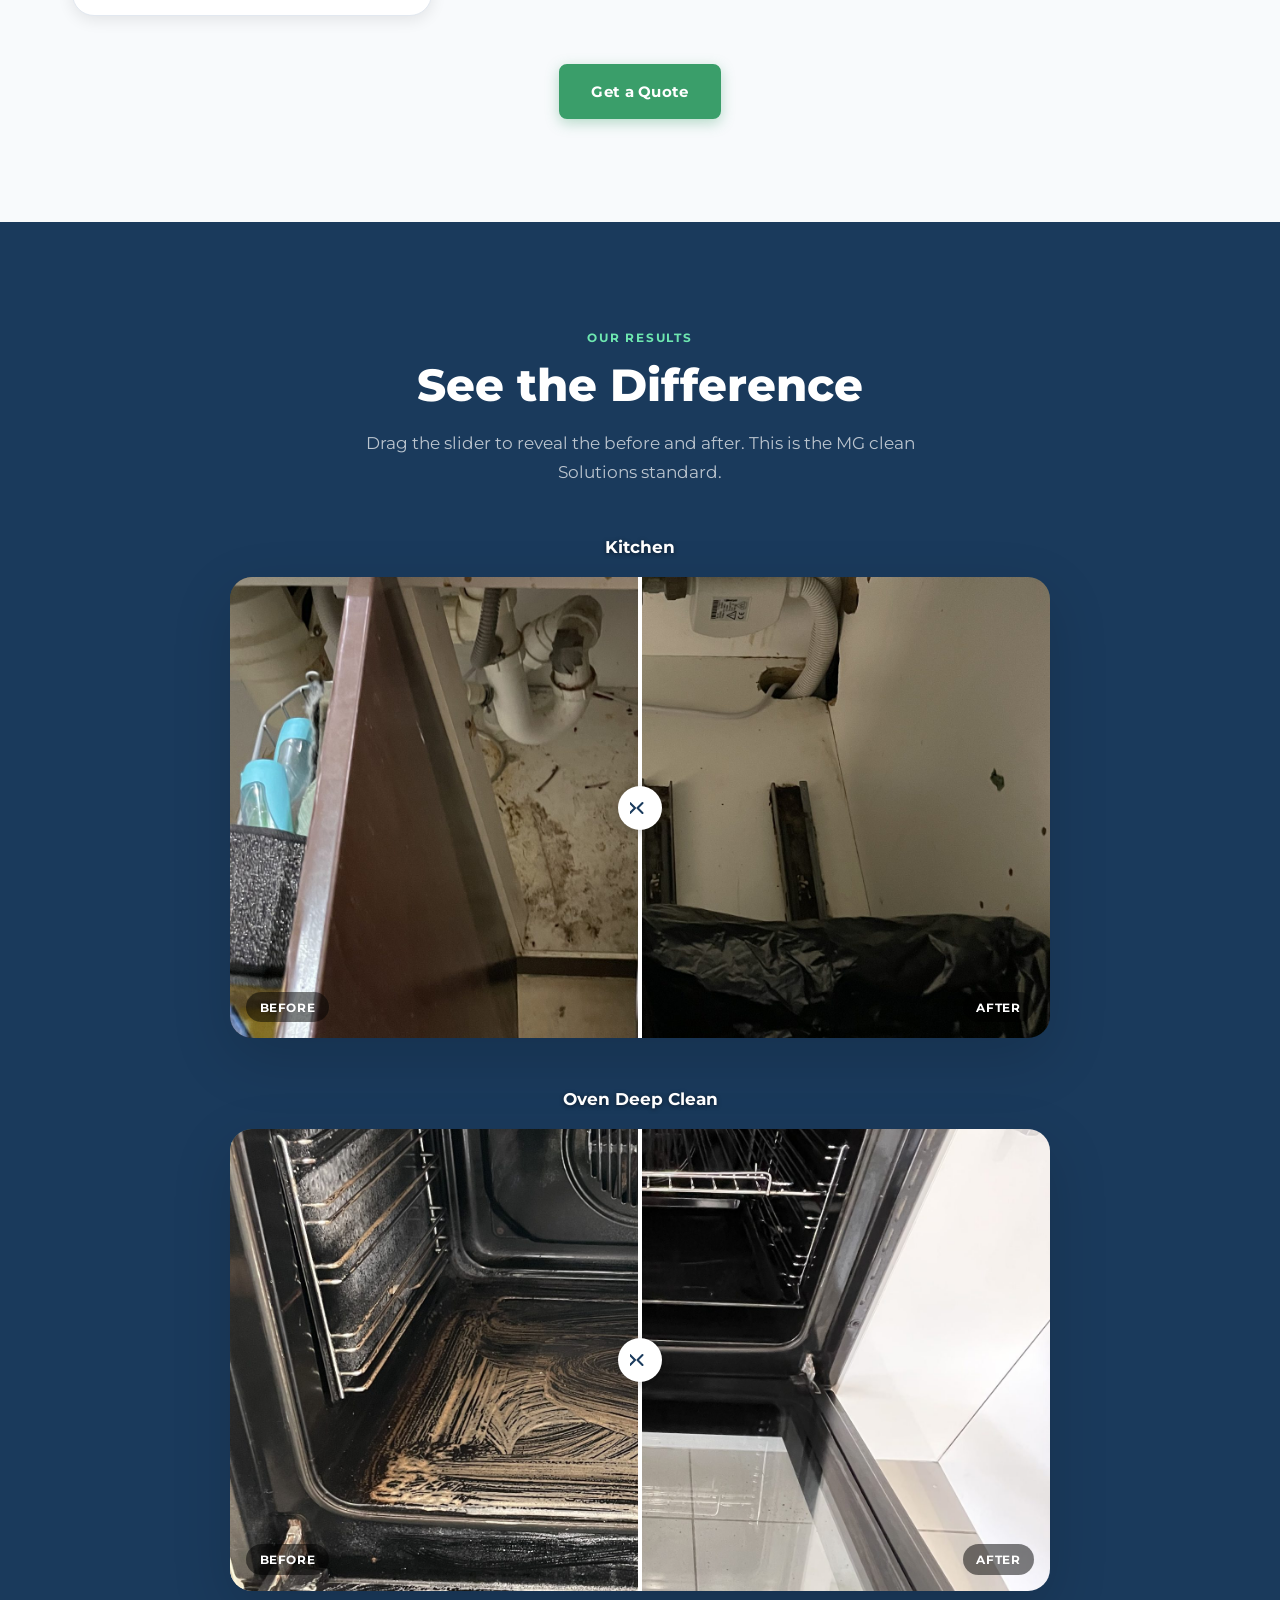
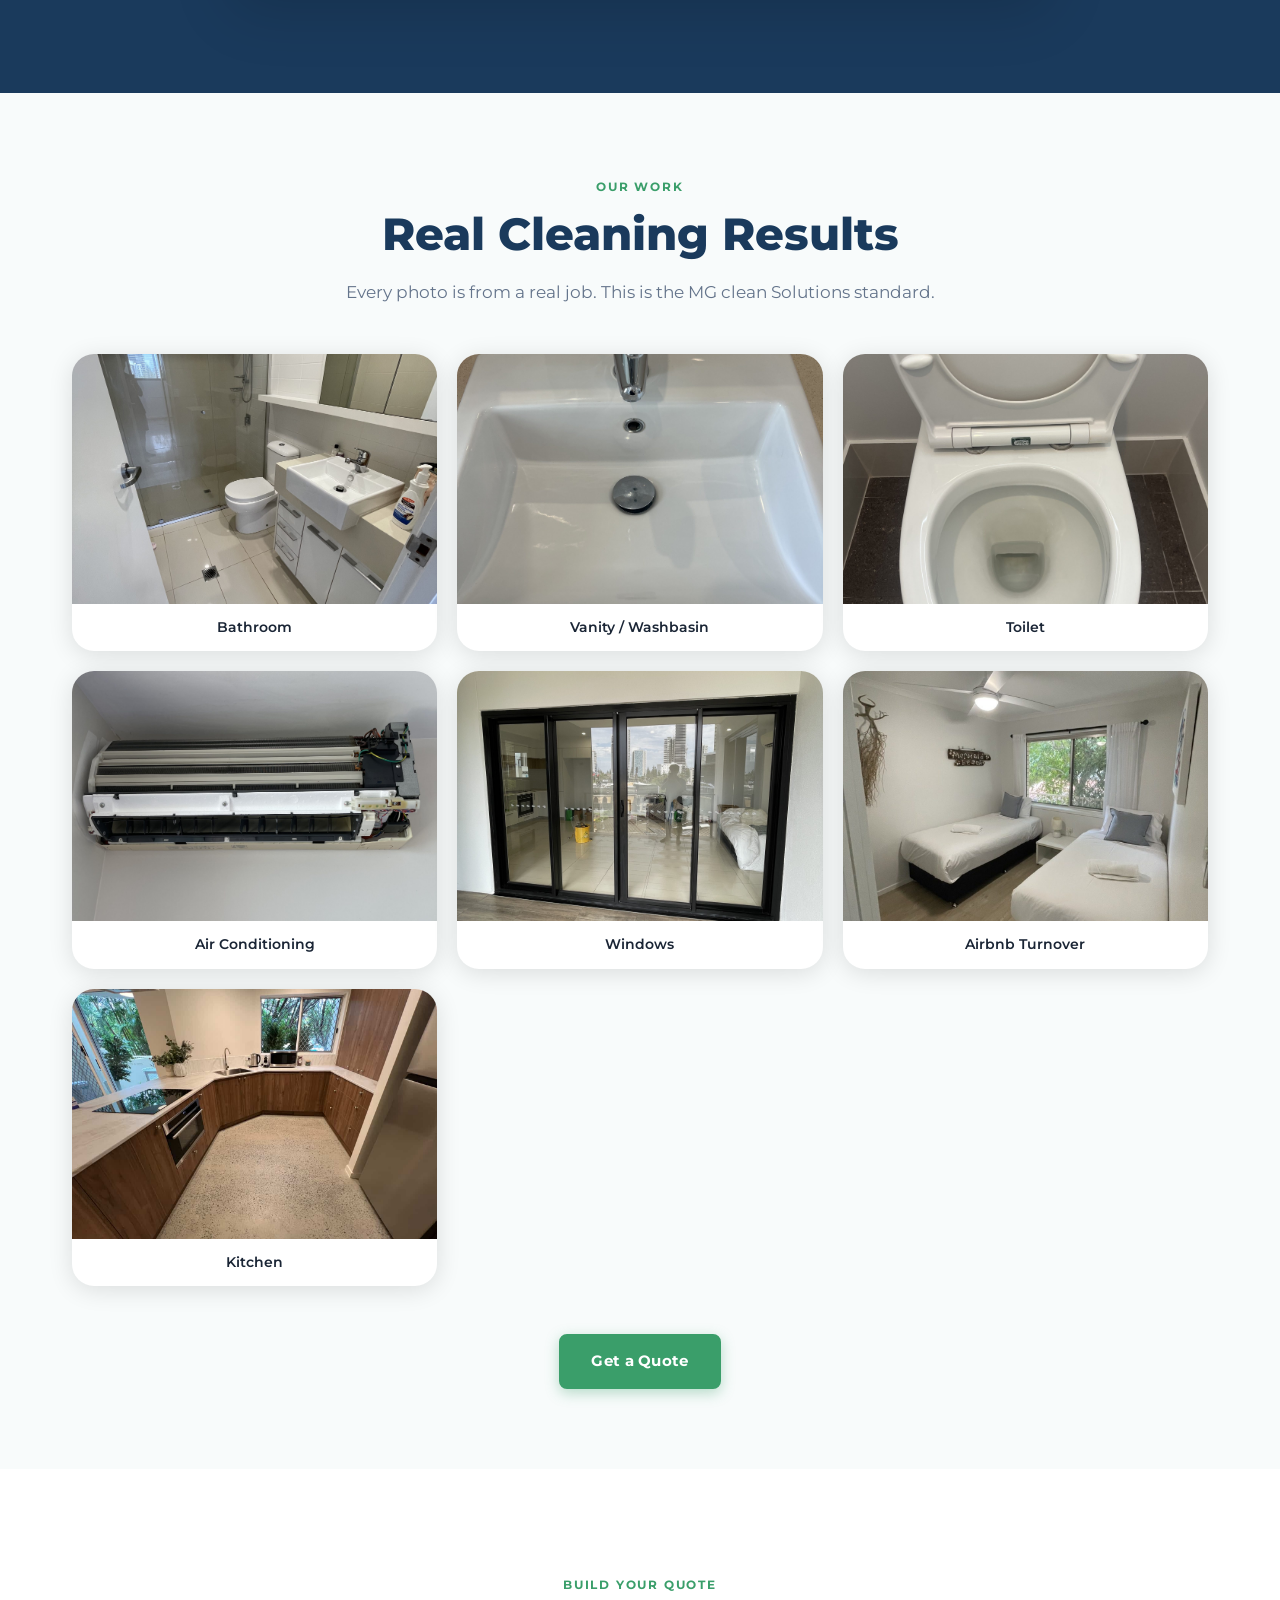
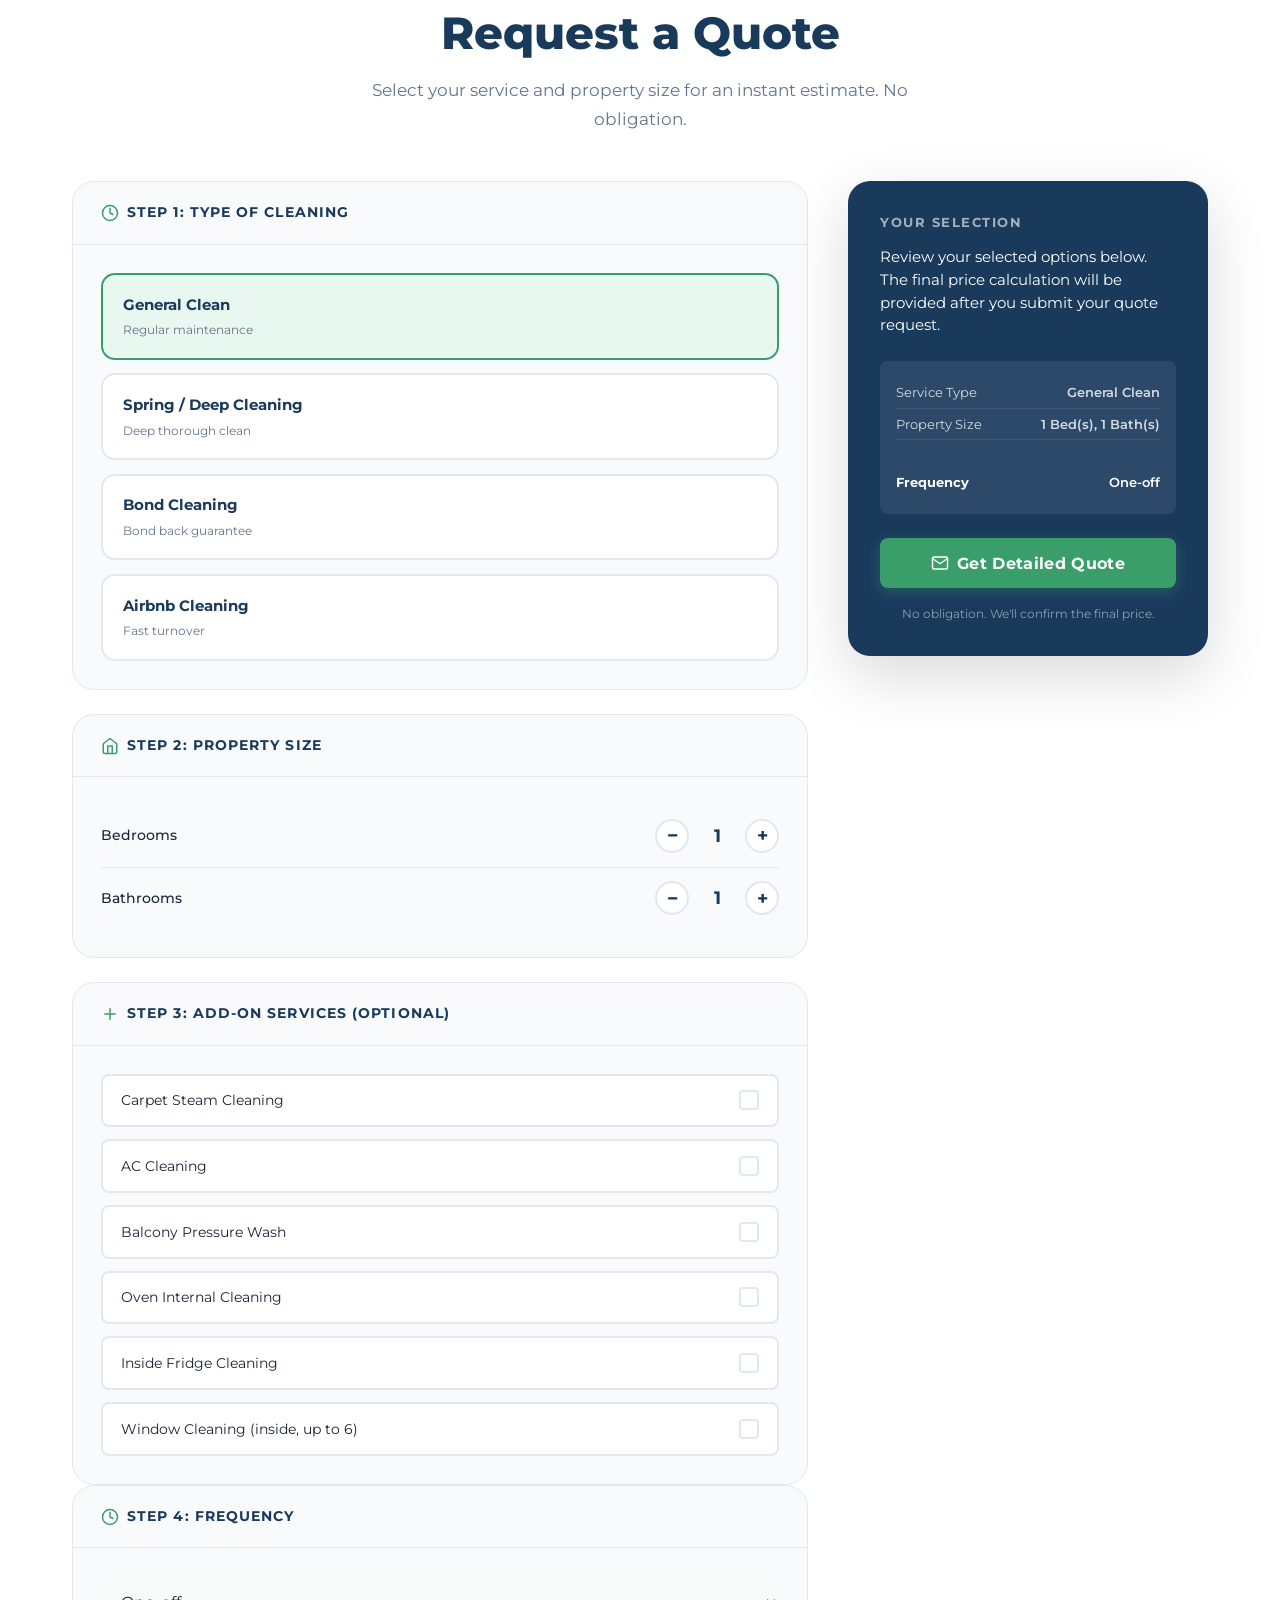
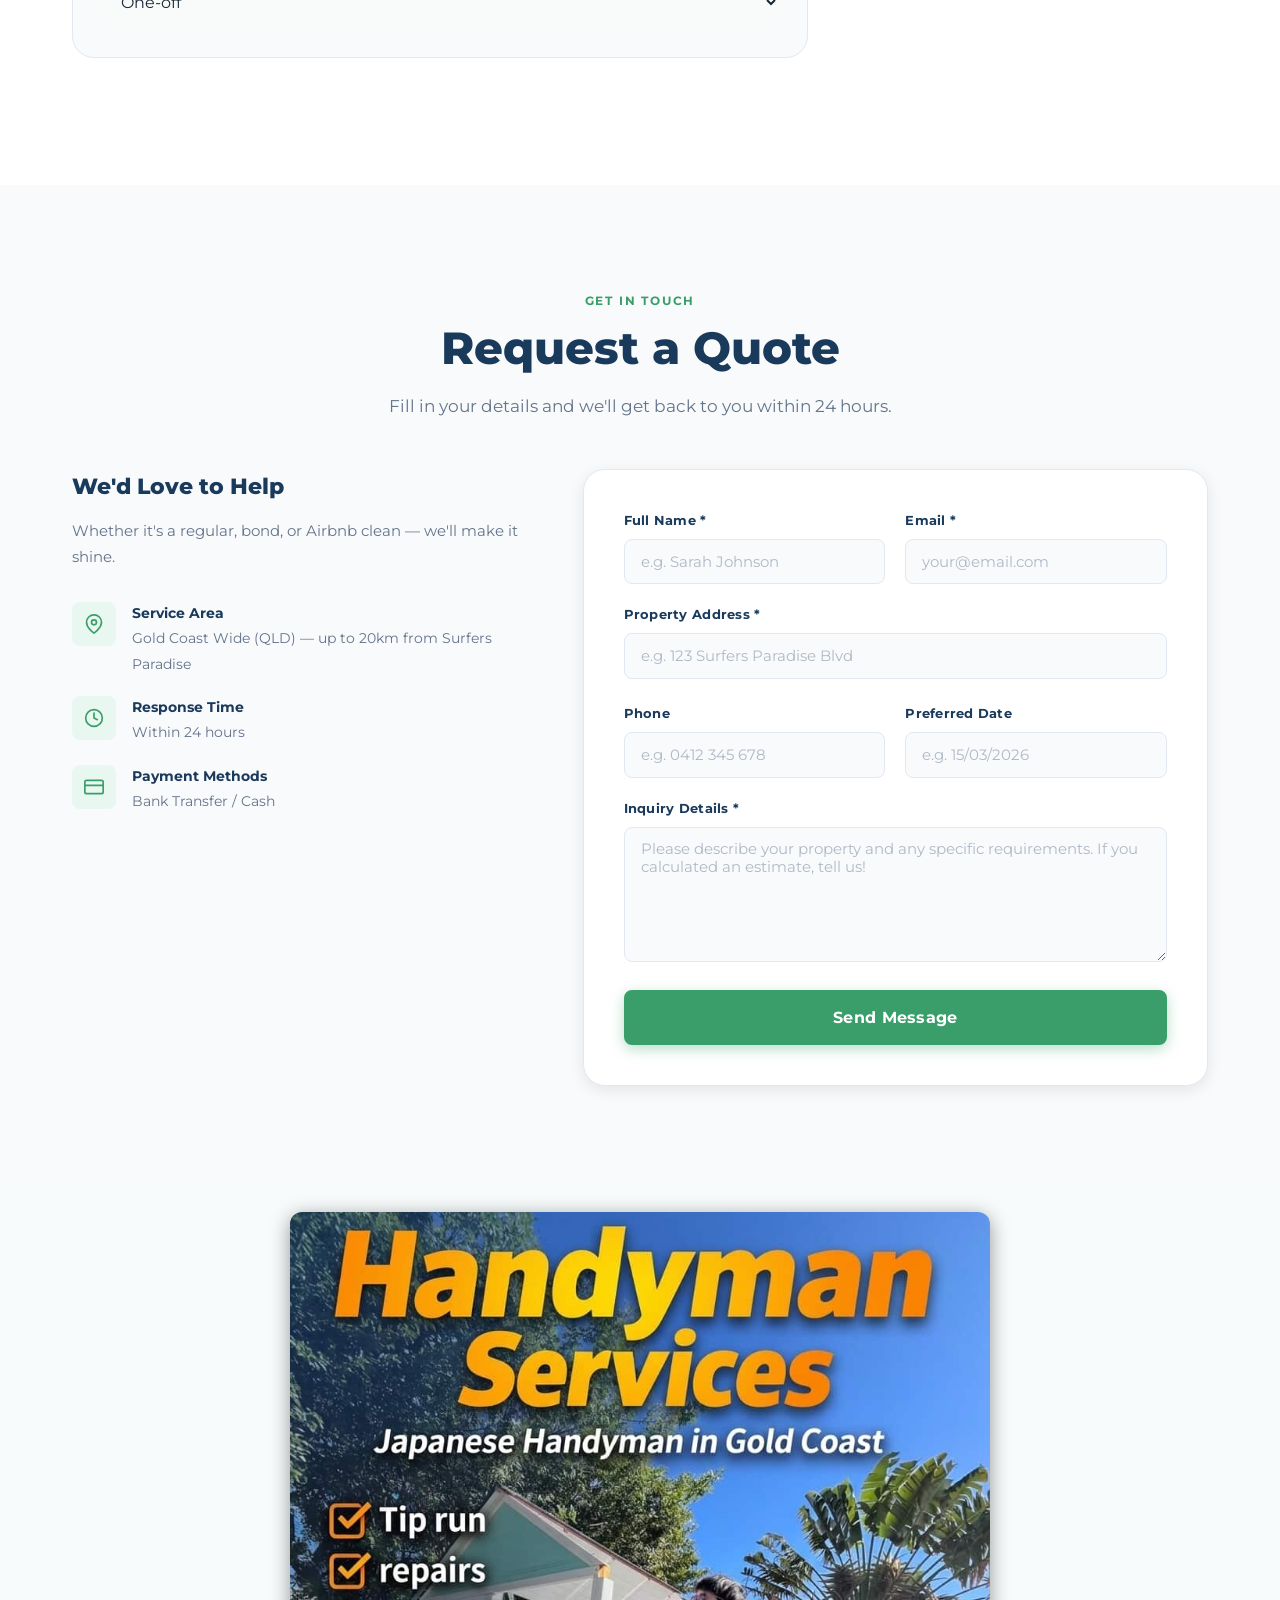
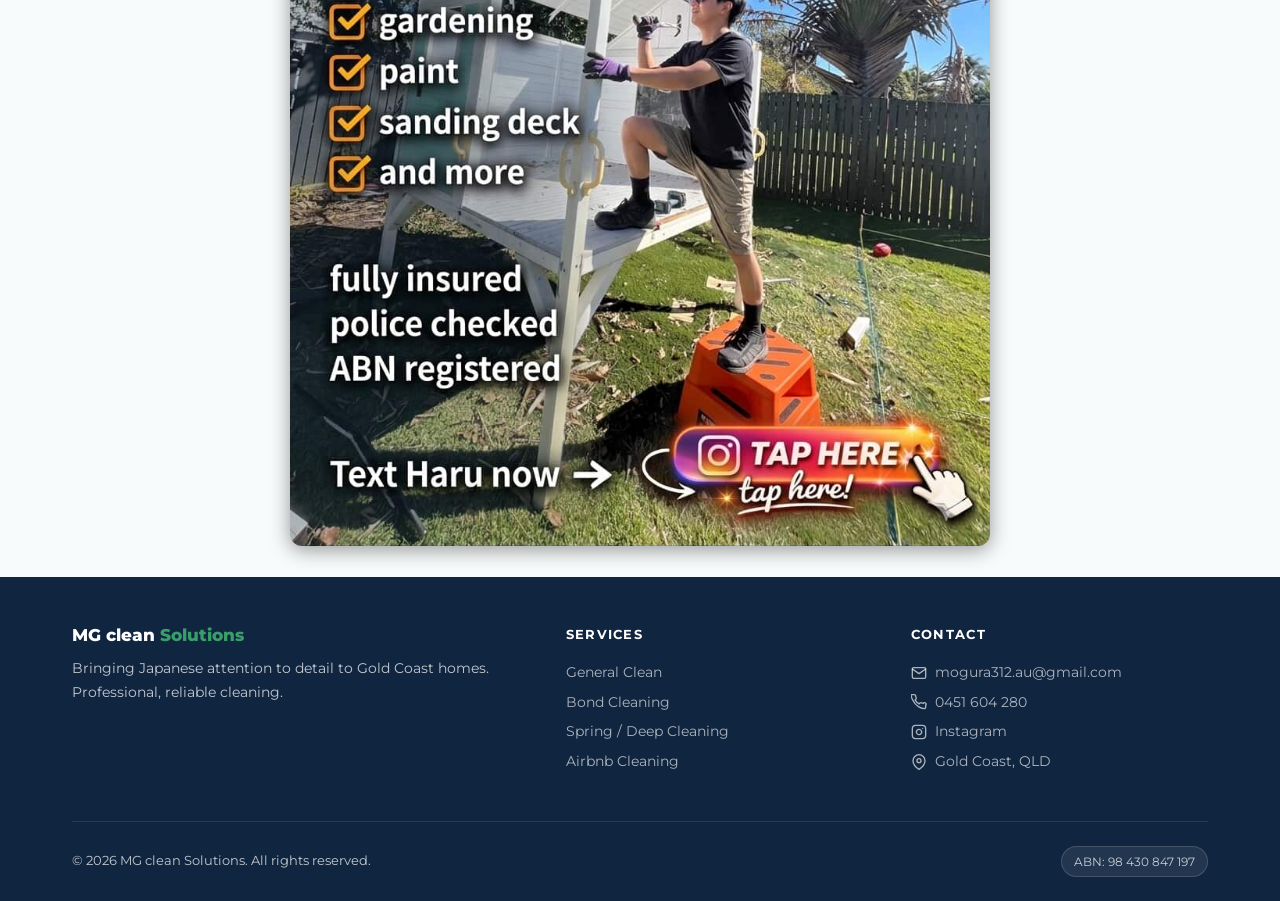
==== commit 1536195e: "fix: payment to cash, ABN corrected, remove sink card, real kitchen photo" ====
--- a/index.html
+++ b/index.html
@@ -197,7 +197,7 @@
             </svg>
             <div class="trust-item-text">
               <strong data-i18n="trust_abn">ABN Registered</strong>
-              <span>ABN: 12 345 678 901</span>
+              <span>ABN: 98 430 847 197</span>
             </div>
           </li>
         </ul>
@@ -614,14 +614,6 @@
           <!-- Gallery Photos -->
           <div class="gallery-card"
             style="position:relative; overflow:hidden; border-radius:var(--radius-lg,12px); box-shadow:0 4px 24px rgba(0,0,0,.12);">
-            <img src="images/sink.jpg" alt="Sparkling clean sink after professional cleaning"
-              style="width:100%;height:250px;object-fit:cover;display:block;" loading="lazy" />
-            <div style="text-align:center;padding:.75rem;font-weight:600;font-size:.9rem;color:var(--text-light);"
-              data-i18n="gallery_sink">Sink</div>
-          </div>
-
-          <div class="gallery-card"
-            style="position:relative; overflow:hidden; border-radius:var(--radius-lg,12px); box-shadow:0 4px 24px rgba(0,0,0,.12);">
             <img src="images/bathroom.jpg" alt="Spotless bathroom after cleaning"
               style="width:100%;height:250px;object-fit:cover;display:block;" loading="lazy" />
             <div style="text-align:center;padding:.75rem;font-weight:600;font-size:.9rem;color:var(--text-light);"
@@ -670,7 +662,7 @@
 
           <div class="gallery-card"
             style="position:relative; overflow:hidden; border-radius:var(--radius-lg,12px); box-shadow:0 4px 24px rgba(0,0,0,.12);">
-            <img src="images/kitchen-after-2.jpg" alt="Clean kitchen cupboards after deep cleaning"
+            <img src="images/kitchen-real.jpg" alt="Kitchen after professional cleaning"
               style="width:100%;height:250px;object-fit:cover;display:block;" loading="lazy" />
             <div style="text-align:center;padding:.75rem;font-weight:600;font-size:.9rem;color:var(--text-light);"
               data-i18n="gallery_kitchen">Kitchen</div>
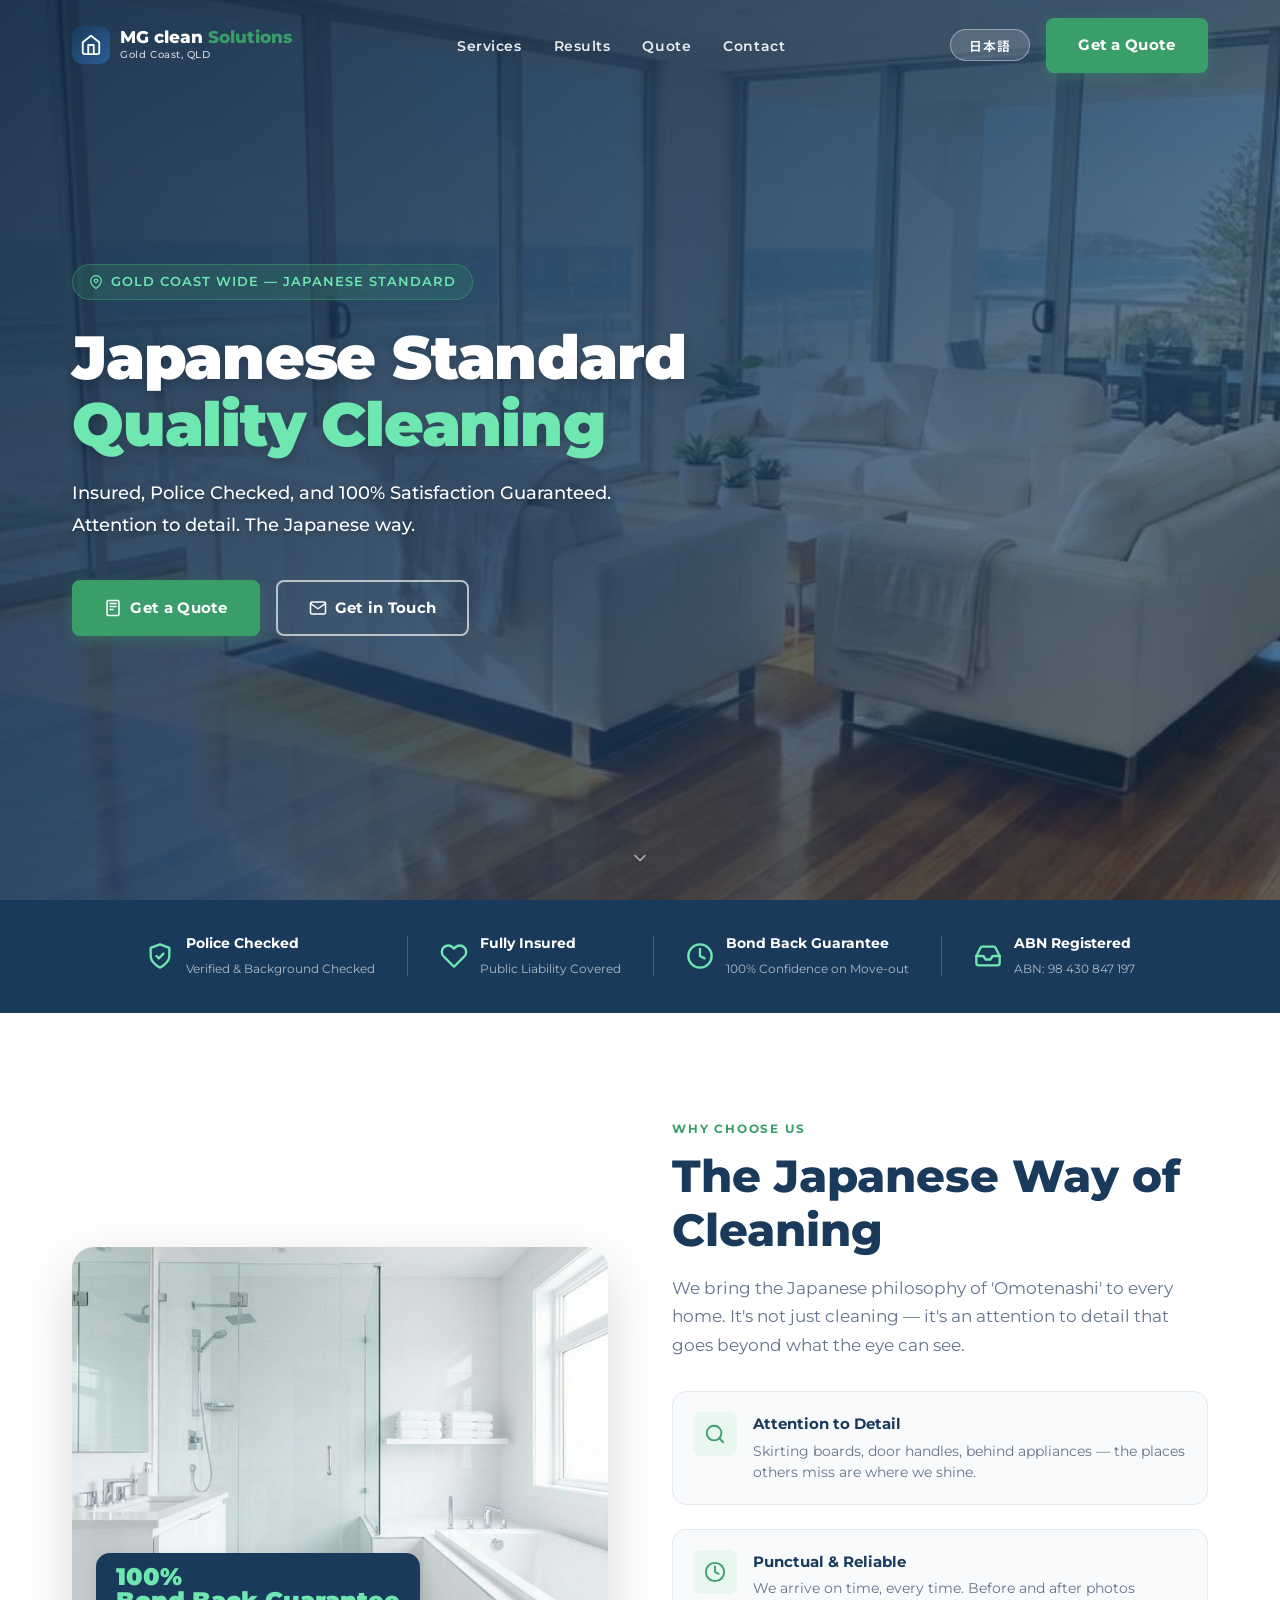
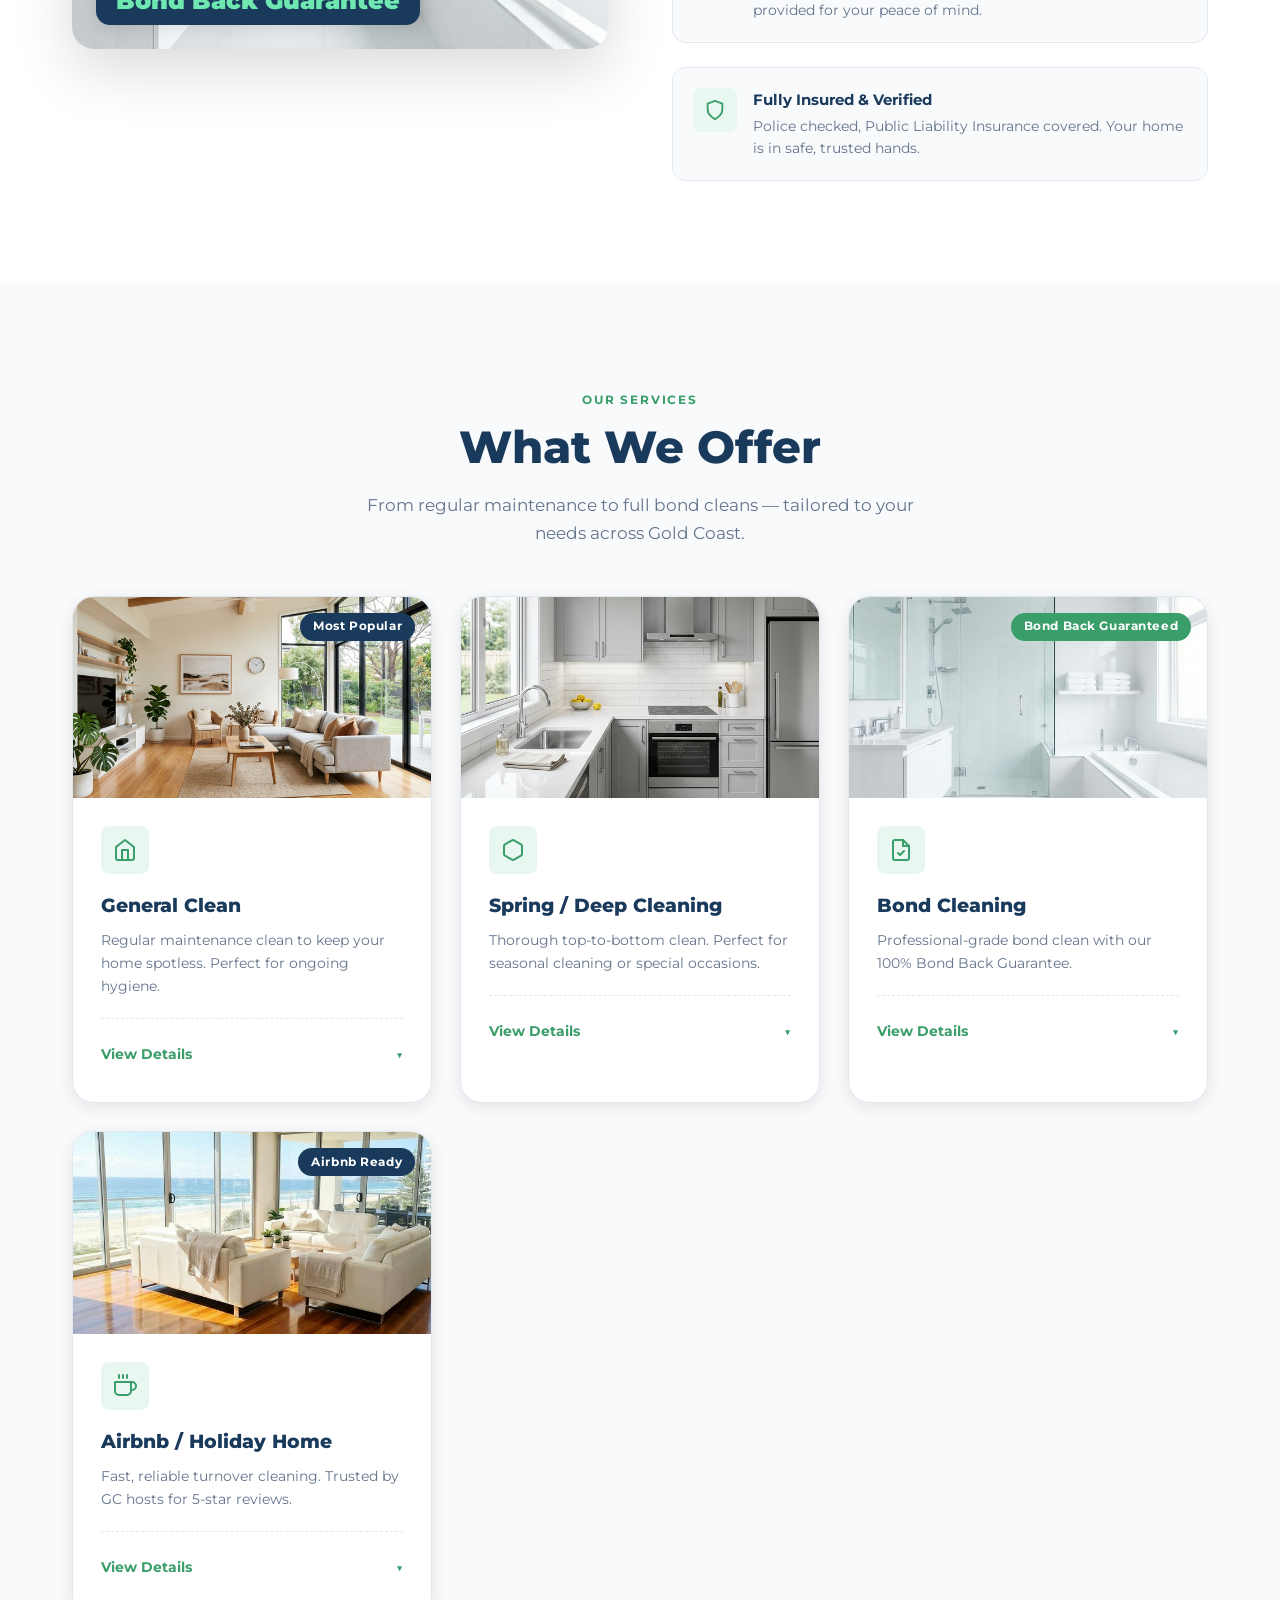
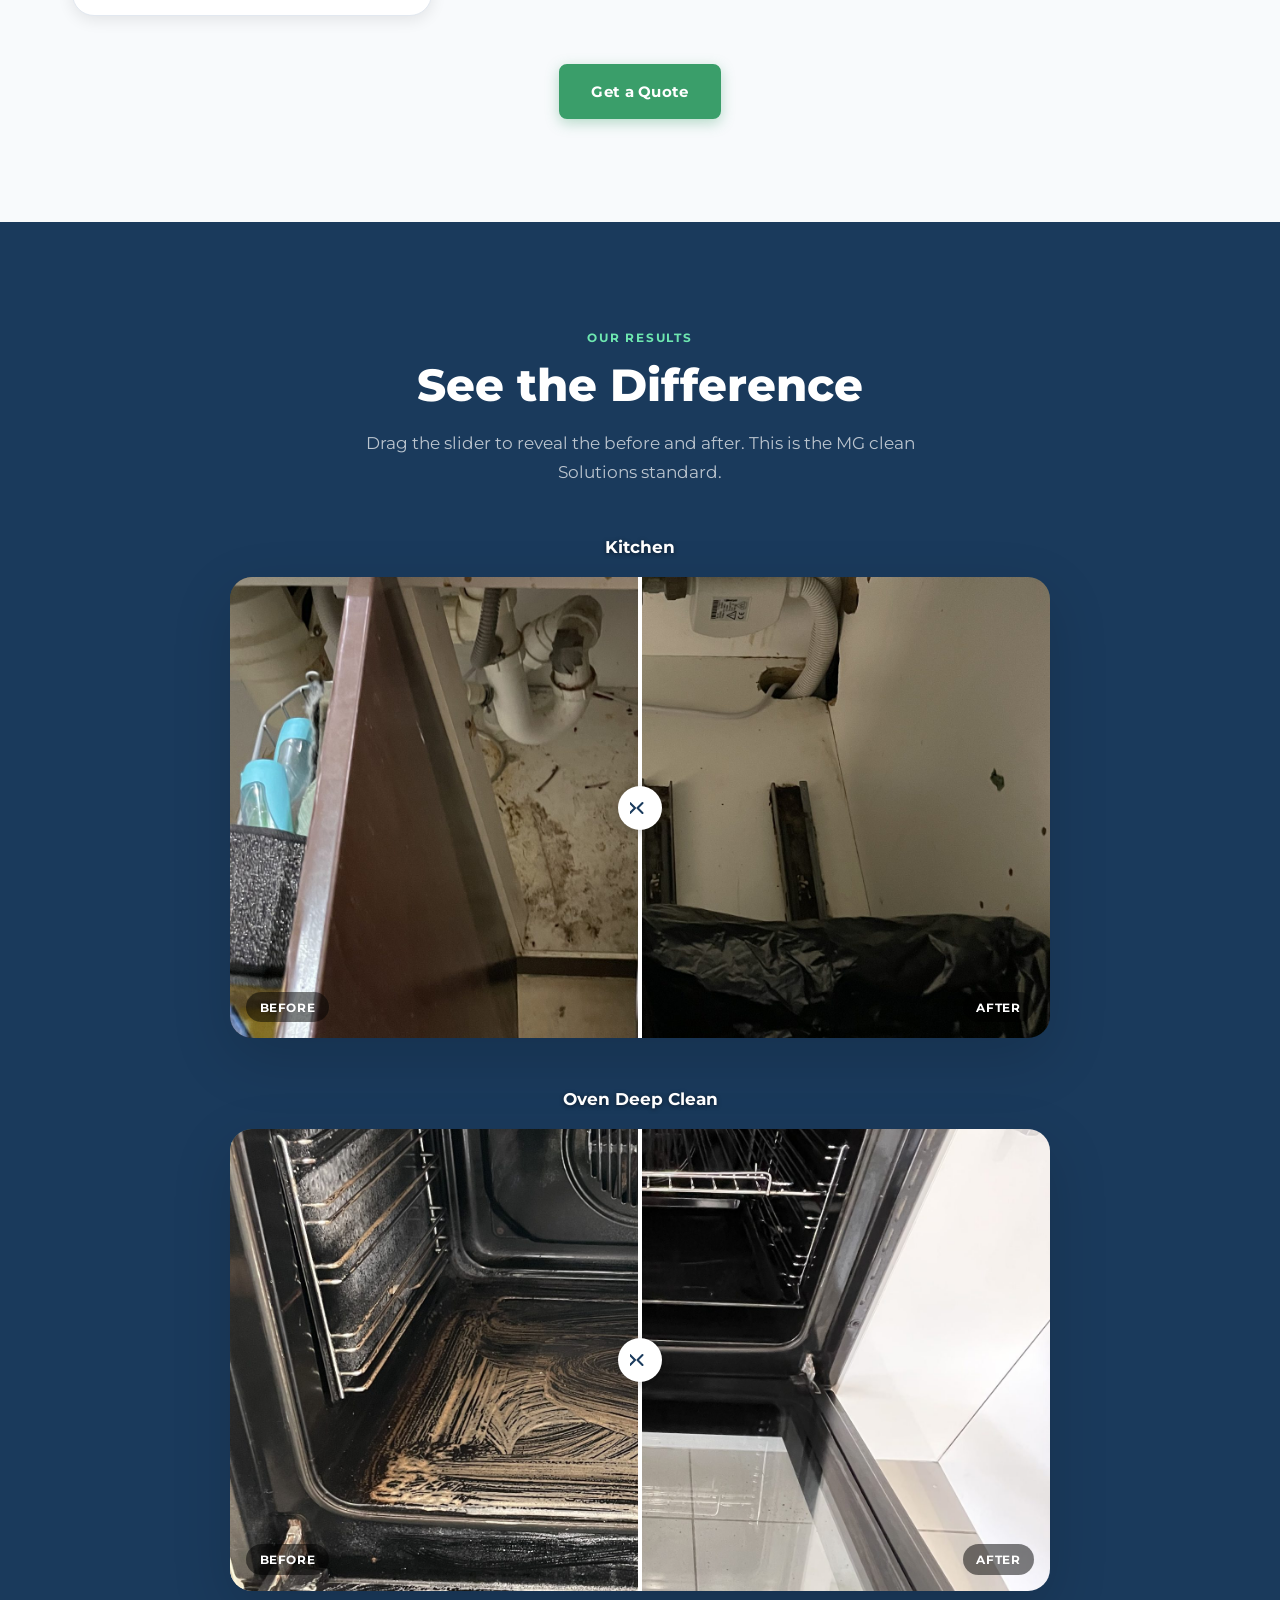
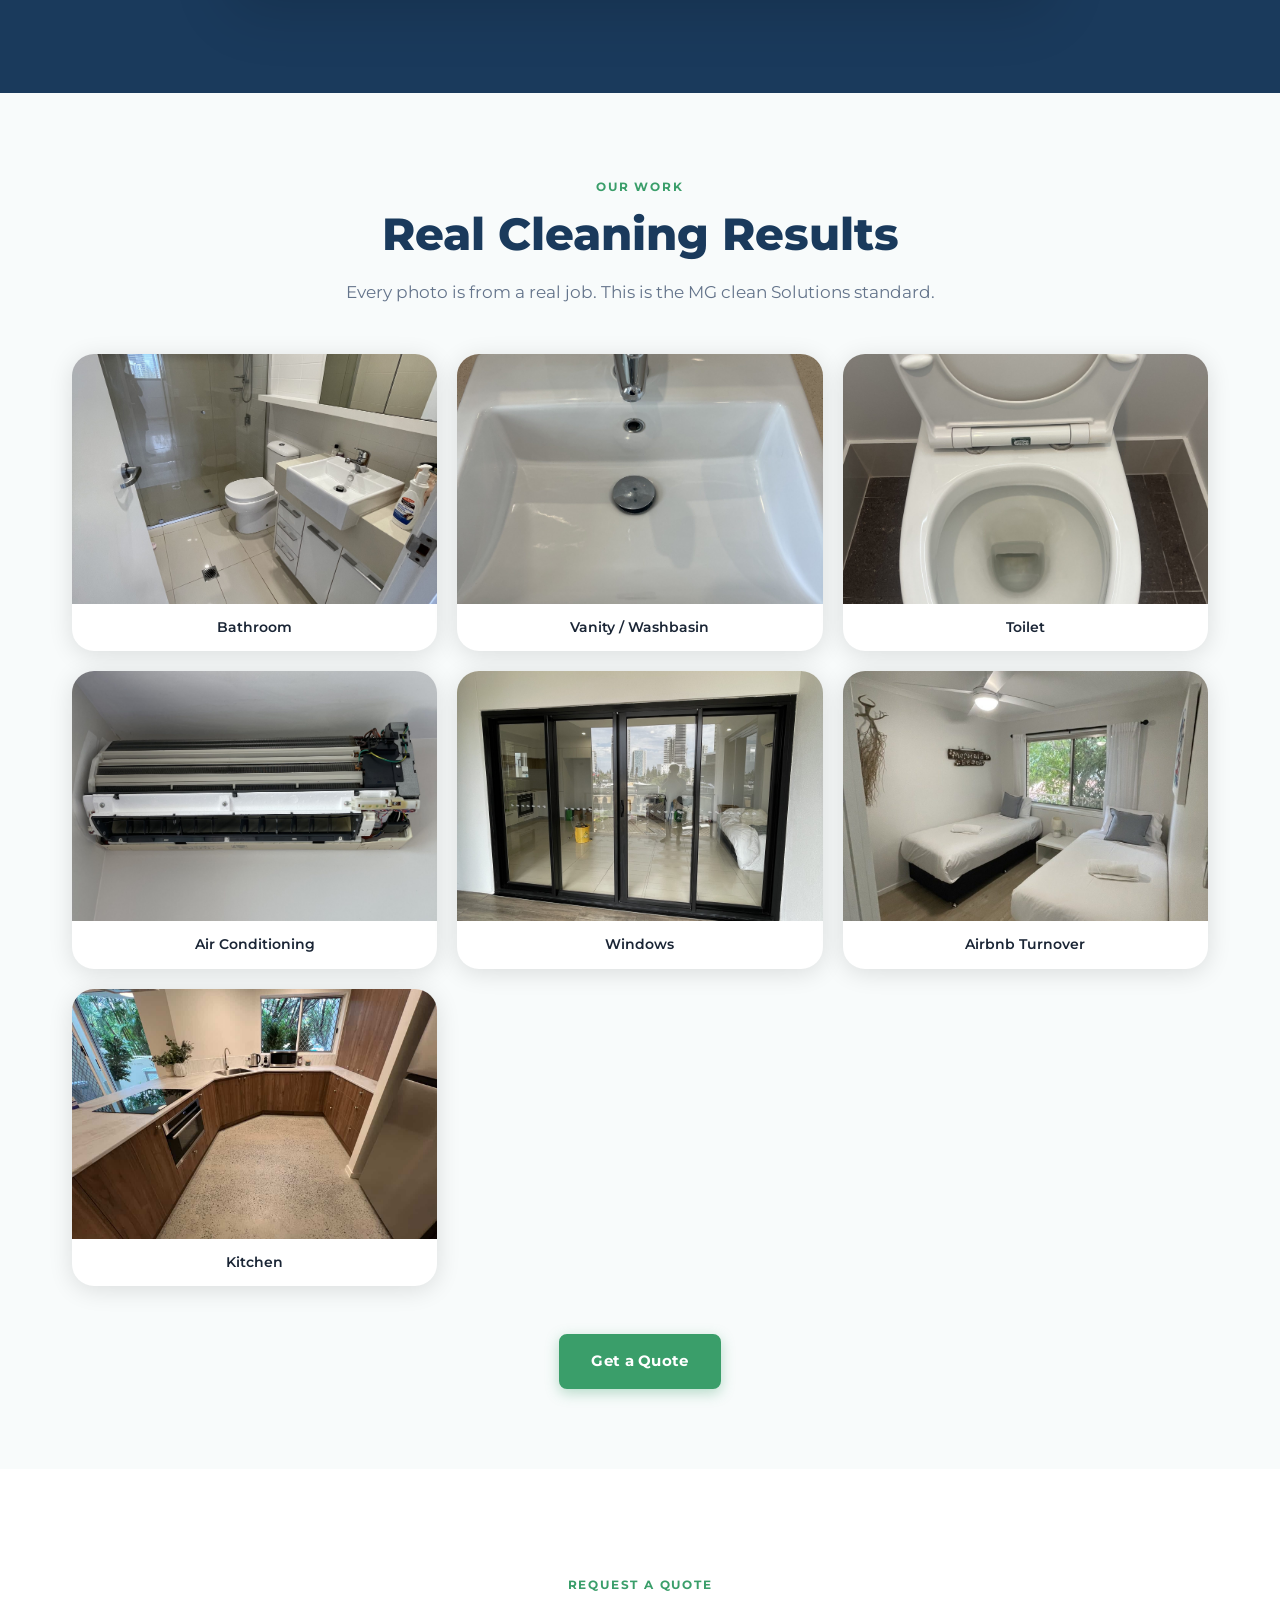
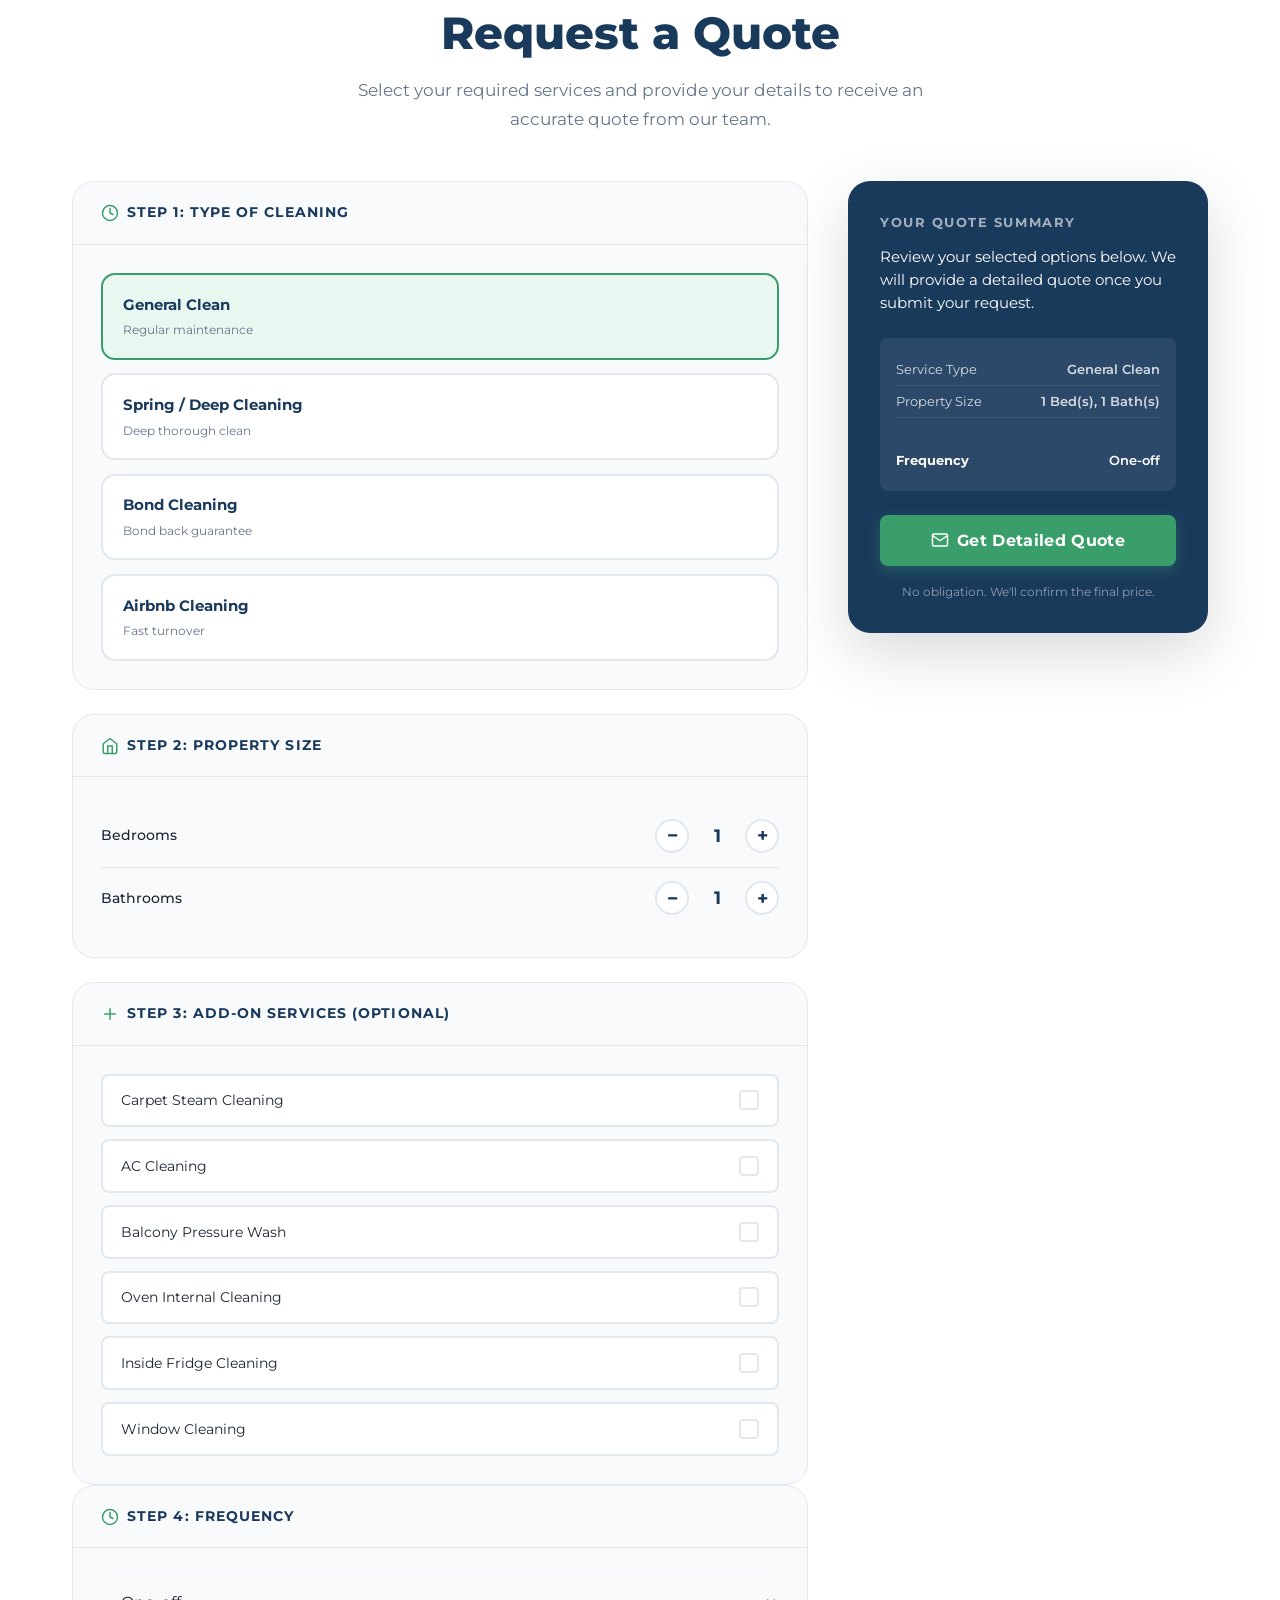
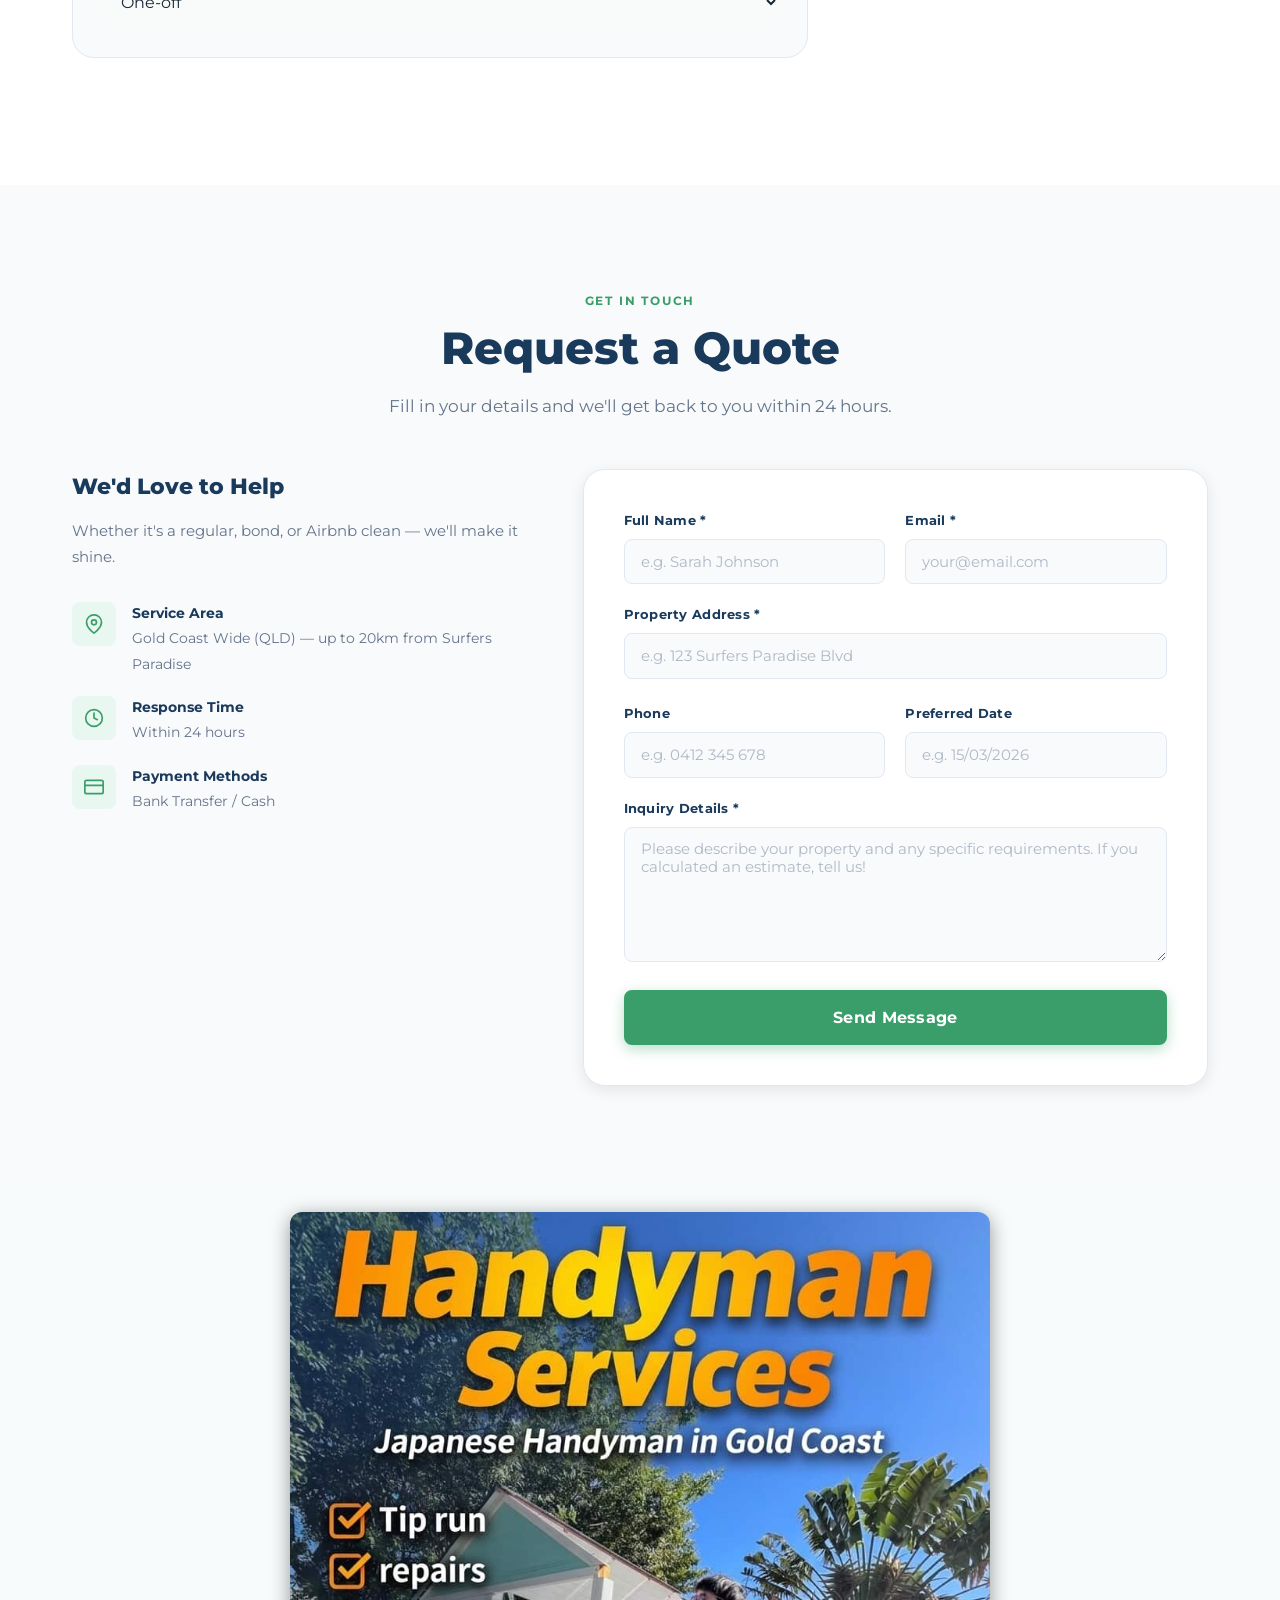
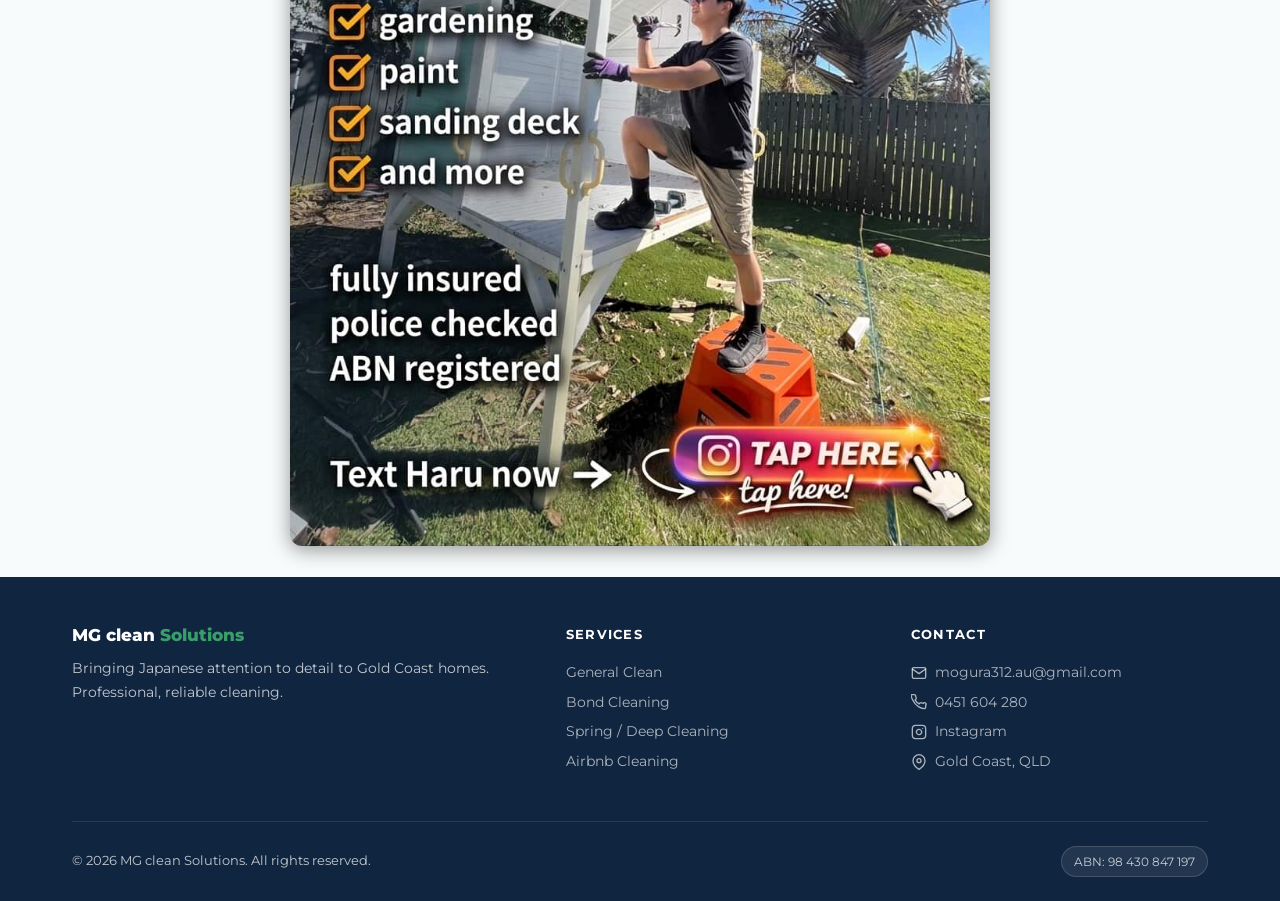
==== commit e1d8a90b: "fix: change 'Calculate' terminology to 'Get a Quote' throughout the site" ====
--- a/index.html
+++ b/index.html
@@ -57,7 +57,7 @@
         <ul class="navbar-nav" role="list">
           <li><a href="#services" data-i18n="nav_services">Services</a></li>
           <li><a href="#results" data-i18n="nav_results">Results</a></li>
-          <li><a href="#calculator" data-i18n="nav_calculator">Estimate</a></li>
+          <li><a href="#calculator" data-i18n="nav_calculator">Quote</a></li>
           <li><a href="#contact" data-i18n="nav_contact">Contact</a></li>
         </ul>
 
@@ -123,7 +123,7 @@
                 <line x1="8" y1="10" x2="16" y2="10" />
                 <line x1="8" y1="14" x2="12" y2="14" />
               </svg>
-              <span data-i18n="hero_cta_calc">Calculate Your Price</span>
+              <span data-i18n="hero_cta_calc">Get a Quote</span>
             </a>
             <a href="#contact" class="btn btn-outline-white" id="hero-contact-btn">
               <svg viewBox="0 0 24 24" fill="none" stroke="currentColor" stroke-width="2" stroke-linecap="round"
